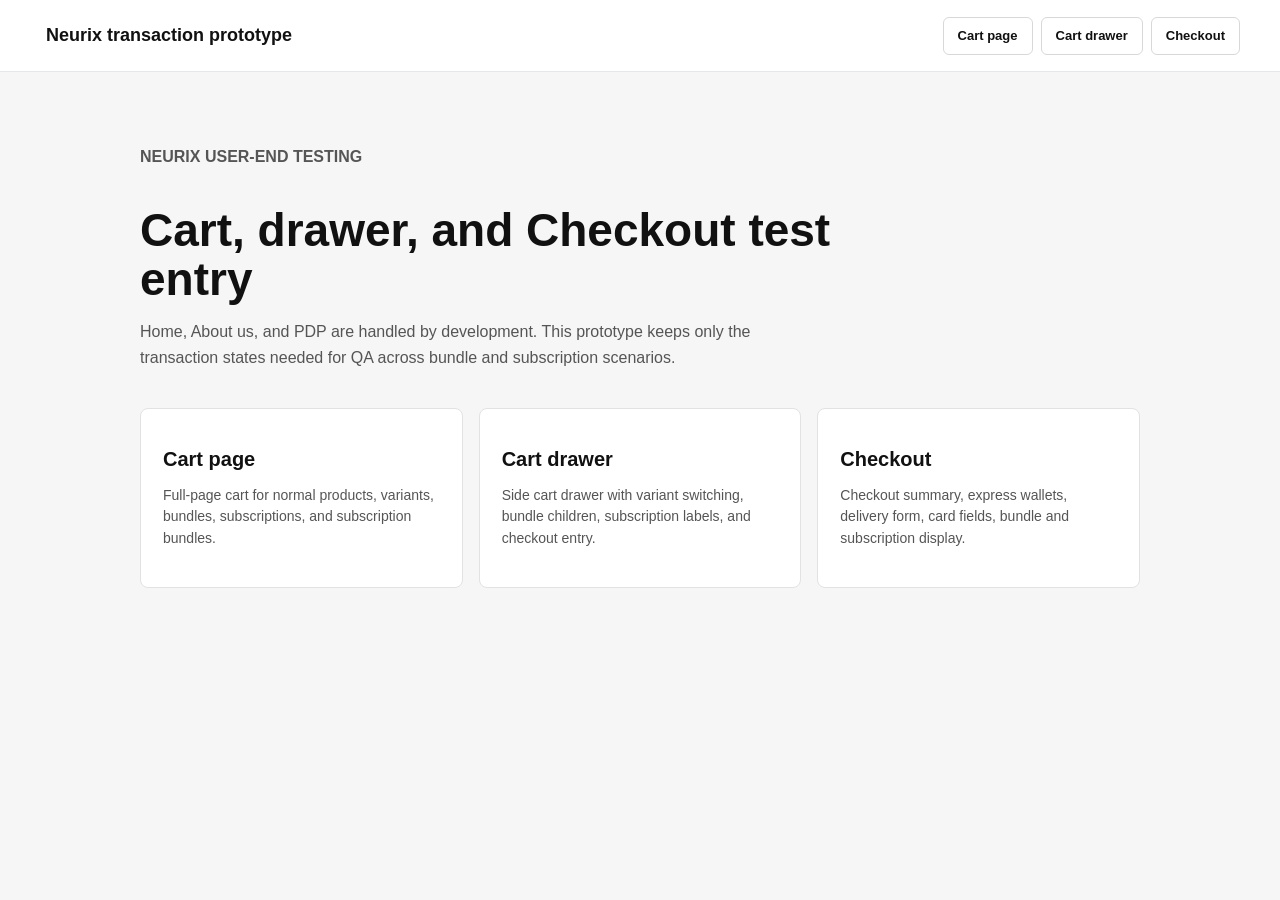
==== index.html @ 8093c38a "Use inline payment card icons" ====
<!doctype html>
<html lang="en">
<head>
  <meta charset="utf-8" />
  <meta name="viewport" content="width=device-width, initial-scale=1" />
  <title>Neurix Transaction Prototype</title>
  <style>
    :root {
      --ink: #111111;
      --text: #333333;
      --muted: #6b7280;
      --faint: #9ca3af;
      --line: #e5e7eb;
      --soft: #f6f6f6;
      --panel: #ffffff;
      --blue: #4096ff;
      --orange-bg: #fff4e6;
      --orange: #fa8c16;
      --font: "TT Norms Pro", Inter, -apple-system, BlinkMacSystemFont, "Segoe UI", Arial, sans-serif;
    }

    * { box-sizing: border-box; }
    html { min-height: 100%; }
    body { min-height: 100%; margin: 0; overflow-x: hidden; background: var(--soft); color: var(--text); font-family: var(--font); font-size: 14px; line-height: 1.35; }
    button, input { font: inherit; }
    button { -webkit-tap-highlight-color: transparent; }
    .hidden { display: none !important; }

    .nav { position: sticky; top: 0; z-index: 30; display: flex; align-items: center; justify-content: space-between; gap: 24px; min-height: 72px; padding: 0 40px; border-bottom: 1px solid var(--line); background: #ffffff; }
    .brand { border: 0; background: transparent; color: var(--ink); cursor: pointer; font-size: 18px; font-weight: 800; text-align: left; }
    .tabs { display: flex; flex-wrap: wrap; justify-content: flex-end; gap: 8px; }
    .tabs button { height: 38px; border: 1px solid #d8d8d8; border-radius: 6px; padding: 0 14px; background: #ffffff; color: #111111; cursor: pointer; font-size: 13px; font-weight: 700; }
    .tabs button.active, .tabs button:hover { border-color: #111111; background: #111111; color: #ffffff; }

    .entry { max-width: 1080px; margin: 0 auto; padding: 72px 40px; }
    .entry-label { margin: 0 0 12px; color: #555555; font-size: 12px; font-weight: 900; }
    .entry h1 { max-width: 720px; margin: 0 0 16px; color: #111111; font-size: 46px; line-height: 1.05; letter-spacing: 0; }
    .entry p { max-width: 680px; margin: 0 0 36px; color: #555555; font-size: 16px; line-height: 1.65; }
    .entry-grid { display: grid; grid-template-columns: repeat(3, minmax(0, 1fr)); gap: 16px; }
    .entry-card { min-height: 180px; border: 1px solid #e2e2e2; border-radius: 8px; padding: 22px; background: #ffffff; color: #111111; cursor: pointer; text-align: left; transition: border-color 160ms, box-shadow 160ms, transform 160ms; }
    .entry-card:hover { border-color: #111111; box-shadow: 0 12px 34px rgba(0, 0, 0, 0.08); transform: translateY(-2px); }
    .entry-card strong { display: block; margin-bottom: 12px; font-size: 20px; }
    .entry-card span { display: block; color: #555555; font-size: 14px; line-height: 1.55; }

    .page { min-height: calc(100vh - 72px); padding-bottom: 48px; background: #ffffff; }
    .wrap { width: 100%; max-width: 1328px; margin: 0 auto; padding: 0 32px 50px; }
    .crumb { height: 58px; color: #9b9b9b; line-height: 58px; }
    .title { margin: 20px 0 24px; color: #222222; font-size: 32px; line-height: 1.2; text-align: center; }
    .cart-layout { display: grid; grid-template-columns: minmax(0, 1fr) 360px; align-items: start; gap: 24px; }
    .list { display: grid; gap: 16px; }
    .card, .summary { border: 1px solid #efefef; border-radius: 8px; background: #ffffff; padding: 16px; }
    .product-card { display: grid; grid-template-columns: 100px minmax(0, 1fr); gap: 16px; }
    .thumb { display: flex; align-items: center; justify-content: center; flex: 0 0 auto; overflow: hidden; border-radius: 8px; background: #e5e5e5; color: #999999; font-size: 12px; }
    .thumb img, .order-img img { display: block; width: 100%; height: 100%; object-fit: cover; }
    .thumb.image-error img, .order-img.image-error img { display: none; }
    .thumb.image-error::after, .order-img.image-error::after { content: "IMG"; }
    .thumb.large { width: 100px; height: 100px; }
    .thumb.small { width: 60px; height: 60px; border-radius: 6px; }
    .main { min-width: 0; }
    .top, .bundle-head { display: flex; align-items: flex-start; justify-content: space-between; gap: 16px; }
    .product-title, .bundle-title { display: -webkit-box; min-width: 0; overflow: hidden; -webkit-box-orient: vertical; -webkit-line-clamp: 1; color: #222222; font-size: 16px; font-weight: 600; line-clamp: 1; text-overflow: ellipsis; }
    .price { display: flex; flex: 0 0 auto; align-items: baseline; gap: 8px; color: #222222; font-size: 18px; font-weight: 800; white-space: nowrap; }
    .price s { color: #999999; font-size: 15px; font-weight: 700; }

    .select-grid { display: grid; grid-template-columns: repeat(2, minmax(0, 180px)); gap: 10px; margin: 10px 0 12px; }
    .select-grid.compact { grid-template-columns: repeat(2, minmax(0, 140px)); margin: 8px 0 0; }
    .select { position: relative; min-width: 0; }
    .select-trigger { display: flex; align-items: center; justify-content: space-between; gap: 8px; width: 100%; height: 34px; border: 1px solid #d9d9d9; border-radius: 6px; padding: 0 10px 0 12px; background: #ffffff; color: #222222; cursor: pointer; font-size: 13px; text-align: left; outline: none; transition: border-color 160ms, box-shadow 160ms; }
    .select-trigger:hover { border-color: #bdbdbd; }
    .select.open .select-trigger, .select-trigger:focus-visible { border-color: var(--blue); box-shadow: 0 0 0 2px rgba(5, 145, 255, 0.1); }
    .select-trigger span { min-width: 0; overflow: hidden; text-overflow: ellipsis; white-space: nowrap; }
    .chev { flex: 0 0 auto; width: 7px; height: 7px; margin-top: -3px; border-right: 1px solid #9ca3af; border-bottom: 1px solid #9ca3af; transform: rotate(45deg); }
    .menu { position: absolute; top: calc(100% + 4px); left: 0; z-index: 80; display: none; width: 100%; overflow: hidden; border: 1px solid #d9d9d9; border-radius: 6px; background: #ffffff; box-shadow: 0 8px 22px rgba(0, 0, 0, 0.08); }
    .select.open .menu { display: block; }
    .menu button { display: block; width: 100%; height: 34px; border: 0; padding: 0 12px; background: #ffffff; color: #333333; cursor: pointer; font-size: 13px; text-align: left; }
    .menu button:hover { background: #f5f9ff; }
    .menu button.selected { background: #e6f4ff; color: #111111; font-weight: 600; }
    .variant { margin: 10px 0 12px; color: #888888; font-size: 13px; }
    .variant.compact { margin: 6px 0 0; }
    .discount-tag { display: inline-flex; align-items: center; gap: 4px; max-width: 100%; margin-top: 4px; color: #6b7280; font-size: 12px; font-weight: 500; line-height: 1.25; }
    .tag-icon { flex: 0 0 auto; width: 13px; height: 13px; color: #9ca3af; }
    .discount-tag span { min-width: 0; overflow-wrap: anywhere; }
    .actions { display: flex; align-items: center; justify-content: space-between; gap: 16px; margin-top: 14px; }
    .qty-row { display: inline-flex; align-items: center; gap: 8px; color: #666666; font-size: 12px; }
    .qty { display: inline-flex; align-items: center; height: 32px; overflow: hidden; border: 1px solid #e5e5e5; border-radius: 999px; background: #ffffff; }
    .qty button { width: 32px; height: 100%; border: 0; background: #ffffff; color: #222222; cursor: pointer; font-size: 14px; }
    .qty strong { display: inline-flex; align-items: center; justify-content: center; width: 42px; height: 18px; border-right: 1px solid #d8d8d8; border-left: 1px solid #d8d8d8; color: #555555; font-size: 13px; font-weight: 500; }
    .remove { border: 0; padding: 0; background: transparent; color: #8a8a8a; cursor: pointer; font-size: 13px; font-weight: 400; line-height: 34px; text-decoration: none; text-underline-offset: 2px; }
    .remove:hover { color: #555555; text-decoration: underline; text-decoration-color: #999999; }
    .bundle-title { display: flex; align-items: flex-start; gap: 8px; }
    .bundle-price-block { display: flex; flex: 0 0 auto; flex-direction: column; align-items: flex-end; gap: 4px; text-align: right; }
    .bundle-price-block .price { justify-content: flex-end; }
    .bundle-price-block .price s { font-weight: 400; }
    .bundle-price-block .discount-tag { justify-content: flex-end; margin-top: 0; text-align: right; }
    .bundle-tag { display: inline-flex; flex: 0 0 auto; align-items: center; border-radius: 4px; padding: 4px 8px; background: #111111; color: #ffffff; font-size: 11px; font-weight: 800; line-height: normal; white-space: nowrap; }
    .bundle-children { position: relative; display: grid; gap: 12px; margin-top: 16px; border-top: 1px solid #f5f5f5; padding-top: 16px; padding-bottom: 8px; }
    .bundle-child { display: grid; grid-template-columns: 60px minmax(0, 1fr); gap: 12px; align-items: start; }
    .bundle-child > div { min-width: 0; }
    .bundle-child-title { display: flex; align-items: center; gap: 8px; color: #222222; font-size: 13px; font-weight: 400; line-height: 18px; }
    .included { display: inline-flex; align-items: center; justify-content: center; flex: 0 0 auto; height: 18px; border-radius: 4px; padding: 0 8px; background: var(--orange-bg); color: var(--orange); font-size: 10px; font-weight: 800; line-height: 18px; white-space: nowrap; }
    .bundle-remove { position: absolute; right: 0; bottom: 0; line-height: 18px; }

    .summary { position: sticky; top: 96px; display: grid; gap: 14px; }
    .summary h2 { margin: 0 0 6px; font-size: 22px; }
    .summary-row { display: flex; align-items: center; justify-content: space-between; gap: 16px; color: #555555; }
    .summary-total { border-top: 1px solid #eeeeee; padding-top: 14px; color: #111111; }
    .summary-total strong { font-size: 24px; }
    .primary { height: 44px; border: 0; border-radius: 8px; background: #111111; color: #ffffff; cursor: pointer; font-weight: 900; }
    .secondary { width: 100%; height: 42px; margin-top: 12px; border: 1px solid #b5b5b5; border-radius: 8px; background: #ffffff; color: #222222; cursor: pointer; font-weight: 600; }

    .drawer-mask { position: fixed; inset: 0; z-index: 90; display: none; border: 0; background: rgba(0, 0, 0, 0.5); }
    .drawer-mask.show { display: block; }
    .drawer { position: fixed; top: 0; right: 0; z-index: 100; display: none; flex-direction: column; width: 550px; max-width: 90vw; height: 100vh; background: #ffffff; box-shadow: -4px 0 24px rgba(0, 0, 0, 0.15); transform: translateX(100%); transition: transform 250ms ease; }
    .drawer.show { display: flex; transform: translateX(0); }
    .drawer-head { display: flex; align-items: center; justify-content: space-between; padding: 20px 24px; border-bottom: 1px solid #eaeaea; }
    .drawer-head h2 { margin: 0; color: #222222; font-size: 20px; }
    .close { position: relative; display: inline-flex; align-items: center; justify-content: center; width: 24px; height: 24px; border: 0; border-radius: 999px; background: #ededed; cursor: pointer; color: #222222; }
    .close::before, .close::after { position: absolute; width: 12px; height: 2px; border-radius: 999px; background: currentColor; content: ""; }
    .close::before { transform: rotate(45deg); }
    .close::after { transform: rotate(-45deg); }
    .drawer-body { flex: 1 1 auto; overflow: auto; padding: 24px; scrollbar-width: none; }
    .drawer-body::-webkit-scrollbar { display: none; }
    .drawer-list { display: grid; gap: 16px; }
    .drawer-card { border: 1px solid #efefef; border-radius: 8px; padding: 16px; background: #ffffff; }
    .drawer-product { display: grid; grid-template-columns: 100px minmax(0, 1fr); gap: 16px; }
    .drawer-title { display: -webkit-box; min-width: 0; overflow: hidden; -webkit-box-orient: vertical; -webkit-line-clamp: 2; color: #222222; font-size: 16px; font-weight: 600; line-clamp: 2; overflow-wrap: anywhere; }
    .drawer-footer { flex: 0 0 auto; border-top: 1px solid #eaeaea; padding: 20px 24px; background: #ffffff; }
    .drawer-footer .summary-row { margin-bottom: 8px; color: #222222; }
    .drawer-footer .total strong { font-size: 22px; }
    .drawer .bundle-card { border: 1px solid #efefef; border-radius: 8px; padding: 14px 16px 16px; }
    .drawer .bundle-head { margin-bottom: 12px; }
    .drawer .bundle-children { padding-top: 10px; padding-bottom: 0; }
    .drawer .bundle-remove { position: static; justify-self: end; margin-top: 4px; line-height: 18px; }
    .drawer-product .main { display: flex; flex-direction: column; }
    .drawer-product .top { display: flex; align-items: flex-start; justify-content: space-between; gap: 12px; }
    .drawer-product .drawer-title { flex: 1 1 auto; order: 0; }
    .drawer-product .select-grid { order: 2; }
    .drawer-product .discount-tag { order: 3; }
    .drawer-product .price { order: 0; justify-content: flex-end; margin-top: 0; }
    .drawer-product .actions { order: 5; }

    .checkout { position: relative; z-index: 0; display: grid; grid-template-columns: 584px 440px; max-width: 1024px; min-height: 100vh; margin: 0 auto; background: #ffffff; }
    .checkout-left { position: relative; z-index: 1; padding: 40px 20px 48px; background: #ffffff; }
    .checkout-left::before { position: absolute; top: 0; right: 100%; bottom: 0; z-index: -1; width: 100vw; background: #ffffff; content: ""; }
    .checkout-form { max-width: 620px; margin: 0 auto; }
    .checkout-right { position: relative; z-index: 1; background: #f9fafb; padding: 40px 16px 40px 40px; }
    .checkout-right::after { position: absolute; top: 0; bottom: 0; left: 100%; z-index: -1; width: 100vw; background: #f9fafb; content: ""; }
    .mobile-summary { display: none; align-items: center; justify-content: space-between; width: 100%; min-height: 28px; border: 0; padding: 16px 0 14px; background: #f9fafb; color: #111111; cursor: pointer; font: inherit; font-weight: 800; text-align: left; }
    .mobile-summary:focus-visible { outline: 2px solid #111111; outline-offset: 2px; }
    .mobile-summary-title { display: inline-flex; align-items: center; gap: 6px; font-size: 15px; font-weight: 700; line-height: 20px; }
    .summary-chevron { display: inline-block; width: 7px; height: 7px; margin-top: -4px; border-right: 2px solid currentColor; border-bottom: 2px solid currentColor; transform: rotate(45deg); }
    .mobile-summary-open .summary-chevron { margin-top: 6px; transform: rotate(225deg); }
    .mobile-summary-price { font-size: 18px; font-weight: 800; line-height: 22px; }
    .checkout-summary-content { display: block; }
    .express-title { margin-bottom: 12px; color: #707070; text-align: center; }
    .wallet { display: grid; gap: 10px; margin-bottom: 18px; }
    .wallet-main { height: 46px; border: 0; border-radius: 8px; background: #ffc439; color: #003087; cursor: pointer; font-size: 18px; font-weight: 800; }
    .wallet-row { display: grid; grid-template-columns: 1fr 1fr; gap: 10px; }
    .wallet-row button { height: 46px; border: 0; border-radius: 8px; background: #000000; color: #ffffff; cursor: pointer; font-size: 18px; font-weight: 800; }
    .or { display: flex; align-items: center; gap: 14px; margin: 24px 0 16px; color: #b2b2b2; }
    .or::before, .or::after { content: ""; flex: 1; height: 1px; background: #dddddd; }
    .section { margin-bottom: 24px; }
    .section-head { display: flex; justify-content: space-between; align-items: center; margin-bottom: 12px; }
    .section-head a { color: #0066cc; text-decoration: none; }
    .section h3 { margin: 0 0 12px; color: #111111; font-size: 20px; }
    .section-head h3 { margin: 0; }
    .field { display: flex; align-items: center; gap: 10px; height: 44px; border: 1px solid #cfd2d6; border-radius: 4px; background: #ffffff; color: #b4b8bf; padding: 0 16px; margin-bottom: 12px; }
    .field-label { display: block; margin: 0 0 10px; color: #222222; font-size: 14px; font-weight: 500; }
    .field-label::before { content: "*"; margin-right: 4px; color: #ff4d4f; }
    .country-field { position: relative; margin-bottom: 12px; }
    .country-select { justify-content: space-between; padding-left: 65px; color: #222222; }
    .flag-wrap { position: absolute; left: 10px; bottom: 7px; display: flex; align-items: center; width: 43px; height: 28px; border: 1px solid #eeeeee; background: #ffffff; }
    .us-flag { width: 100%; height: 100%; }
    .select-arrow { width: 7px; height: 7px; margin-top: -4px; border-right: 1px solid #9ca3af; border-bottom: 1px solid #9ca3af; transform: rotate(45deg); }
    .phone-field { display: flex; align-items: stretch; gap: 0; height: 44px; margin-bottom: 12px; }
    .phone-prefix { display: flex; align-items: center; justify-content: center; min-width: 60px; border: 1px solid #cfd2d6; border-right: 0; border-radius: 4px 0 0 4px; background: #ffffff; color: #222222; }
    .phone-input { flex: 1 1 auto; height: 44px; border-radius: 0 4px 4px 0; margin-bottom: 0; }
    .row2 { display: grid; grid-template-columns: 1fr 1fr; gap: 8px; }
    .row3 { display: grid; grid-template-columns: 1fr 1fr 1fr; gap: 8px; }
    .ship { overflow: hidden; border-radius: 8px; }
    .pay-card { overflow: hidden; border: 1px solid #d7d7da; border-radius: 8px; }
    .ship-rate { display: flex; align-items: center; gap: 14px; min-height: 72px; padding: 0 16px; border: 1px solid #d7d7da; margin-bottom: -1px; }
    .ship-rate:last-child { margin-bottom: 0; }
    .ship-rate.active { position: relative; z-index: 1; margin: 0 0 -1px; border-color: #222222; background: #f4f5f6; }
    .ship-rate.active:first-child { border-top-left-radius: 8px; border-top-right-radius: 8px; }
    .dot { width: 20px; height: 20px; border: 2px solid #d0d0d0; border-radius: 50%; }
    .active .dot, .pay-head .dot { border-color: #222222; background: radial-gradient(circle, #ffffff 0 4px, #222222 5px); }
    .ship-rate b:last-child { margin-left: auto; }
    .pay-head { display: flex; align-items: center; gap: 12px; padding: 16px; border-bottom: 1px solid #eeeeee; }
    .card-icons { display: inline-flex; align-items: center; gap: 3px; margin-left: auto; }
    .card-icon { display: inline-flex; align-items: center; justify-content: center; height: 16px; min-width: 24px; border: 1px solid #e5e7eb; border-radius: 2px; padding: 0 3px; background: #ffffff; font-size: 8px; font-weight: 800; line-height: 1; }
    .card-icon.visa { color: #1434cb; }
    .card-icon.mc { background: linear-gradient(90deg, #eb001b 0 50%, #f79e1b 50% 100%); color: transparent; font-size: 0; }
    .card-icon.amex { background: #2e77bc; color: #ffffff; }
    .card-icon.disc { background: linear-gradient(90deg, #ffffff 0 55%, #f58220 55% 100%); color: #1f2937; }
    .payment-icon { display: block; flex: 0 0 auto; width: 28px; height: 18px; }
    .payment-icon rect { shape-rendering: geometricPrecision; }
    .card-form { padding: 16px; }
    .card-number-field { position: relative; display: flex; align-items: center; width: 100%; min-height: 46px; border: 1px solid #e0e0e0; border-radius: 5px; background: #ffffff; margin-bottom: 12px; }
    .card-number-field input { width: 100%; height: 44px; padding: 0 150px 0 10px; border: 0; background: transparent; color: #222222; font-size: 14px; outline: 0; }
    .card-number-field input::placeholder { color: #b4b8bf; }
    .mock-card-brands { position: absolute; top: 50%; right: 10px; display: inline-flex; align-items: center; gap: 3px; height: 24px; padding: 0 4px; border-radius: 3px; background: #f7f7f7; transform: translateY(-50%); white-space: nowrap; }
    .mock-card-brands .payment-icon { width: 26px; height: 16px; }
    .card-input { width: 100%; min-height: 46px; padding: 0 10px; border: 1px solid #e0e0e0; border-radius: 5px; background: #ffffff; color: #222222; font-size: 14px; outline: 0; }
    .card-input::placeholder { color: #b4b8bf; }
    .pay-now { width: 100%; height: 52px; margin-top: 16px; border: 0; border-radius: 6px; background: #111111; color: #ffffff; cursor: pointer; font-size: 16px; font-weight: 900; }
    .pay-tip { width: 90%; margin: 10px auto 0; color: #9b9b9b; font-size: 14px; line-height: normal; text-align: center; }
    .pay-tip a { color: #9b9b9b; text-decoration: underline; }

    .order-item { display: grid; grid-template-columns: 100px minmax(0, 1fr) auto; gap: 16px; align-items: flex-start; padding: 16px 0; border-bottom: 1px solid #e5e7eb; }
    .order-info { min-width: 0; }
    .order-img { position: relative; display: grid; place-items: center; width: 100px; height: 100px; border-radius: 8px; background: #e5e5e5; color: #999999; }
    .order-img img { border-radius: 8px; }
    .qty-badge { position: absolute; top: -8px; right: -8px; display: grid; place-items: center; width: 20px; height: 20px; border-radius: 50%; background: #111111; color: #ffffff; font-size: 12px; font-weight: 700; z-index: 2; }
    .order-title { display: -webkit-box; overflow: hidden; -webkit-box-orient: vertical; -webkit-line-clamp: 2; color: #333333; font-size: 14px; font-weight: 500; line-height: 1.35; overflow-wrap: anywhere; }
    .order-variant { margin-top: 4px; color: #6b7280; font-size: 13px; }
    .order-price { display: flex; align-items: baseline; gap: 6px; color: #333333; font-weight: 700; white-space: nowrap; justify-self: end; }
    .order-price .current-price { color: #333333; font-weight: 700; }
    .order-price s { color: #888888; font-weight: 400; }
    .order-info .discount-tag { white-space: nowrap; }
    .summary-bundle { margin-top: 18px; padding: 14px 0 0; border-top: 0; }
    .summary-bundle + .summary-bundle { border-top: 1px solid #e5e7eb; }
    .summary-bundle-head { display: flex; align-items: flex-start; justify-content: space-between; gap: 14px; }
    .summary-bundle-title { display: flex; flex: 1 1 auto; align-items: flex-start; gap: 8px; min-width: 0; color: #222222; font-size: 14px; font-weight: 600; line-height: 1.35; }
    .summary-bundle-title-text { display: -webkit-box; min-width: 0; overflow: hidden; -webkit-box-orient: vertical; -webkit-line-clamp: 2; overflow-wrap: anywhere; }
    .summary-bundle-right { display: flex; flex: 0 0 auto; flex-direction: column; align-items: flex-end; gap: 4px; text-align: right; }
    .summary-bundle-right .price { font-size: 16px; }
    .summary-bundle-right .price s { font-weight: 400; }
    .summary-bundle-right .discount-tag { display: grid; grid-template-columns: auto minmax(0, auto); align-items: center; justify-content: end; margin-top: 0; font-size: 11px; text-align: right; }
    .bundle-products { display: grid; gap: 12px; padding: 10px 0 4px; }
    .bundle-product-row { display: flex; align-items: flex-start; gap: 12px; min-width: 0; }
    .bundle-product-row .order-img { flex: 0 0 auto; width: 70px; height: 70px; border: 1px solid #e0e0e0; }
    .bundle-product-details { flex: 1 1 auto; min-width: 0; padding-top: 0; }
    .bundle-product-title { display: flex; align-items: center; min-width: 0; min-height: 18px; gap: 6px; }
    .bundle-product-title .name { display: -webkit-box; flex: 1 1 auto; min-width: 0; min-height: 18px; overflow: hidden; -webkit-box-orient: vertical; -webkit-line-clamp: 2; color: #333333; font-size: 14px; font-weight: 500; line-height: 18px; overflow-wrap: anywhere; }
    .checkout-summary { display: grid; gap: 12px; margin-top: 18px; }
    .checkout-discount-code { display: flex; align-items: center; justify-content: space-between; gap: 12px; }
    .checkout-discount-code .discount-tag { margin-top: 0; }
    .checkout-discount-code strong { flex: 0 0 auto; color: #333333; font-weight: 500; text-align: right; }
    .checkout-summary .summary-total span { font-size: 20px; font-weight: 700; color: #111111; }
    .checkout-summary .summary-total strong { font-size: 28px; line-height: 1; }
    .summary-savings { display: flex; align-items: center; gap: 4px; color: #111111; font-size: 13px; font-weight: 800; }
    .discount-row { display: flex; align-items: center; gap: 10px; margin: 18px 0; }
    .discount-row .field { flex: 1 1 auto; margin-bottom: 0; border-radius: 8px; }
    .discount-row button { flex: 0 0 170px; justify-content: center; color: #555555; cursor: pointer; }

    @media (max-width: 900px) {
      html, body { max-width: 100%; overflow-x: hidden; }
      .checkout { display: flex; flex-direction: column; width: 100%; max-width: 100%; overflow-x: hidden; }
      .checkout * { min-width: 0; }
      .checkout-left::before, .checkout-right::after { display: none; }
      .mobile-summary { display: flex; }
      .mobile-summary { border-bottom: 0 !important; box-shadow: none; }
      .checkout.mobile-summary-collapsed .checkout-summary-content { display: none; }
      .checkout.mobile-summary-open .checkout-summary-content { display: block; }
      .checkout-right { order: -1; width: 100%; max-width: 100%; overflow-x: hidden; padding: 16px 16px 14px; border-bottom: 1px solid #e5e5e5; }
      .checkout-left { width: 100%; max-width: 100vw; padding: 20px 20px 8px; overflow-x: hidden; }
      .checkout-form { width: 100%; max-width: 100%; }
      .checkout-summary-content { padding-top: 18px; }
      .mobile-summary { min-height: 28px; padding: 0; align-items: center; }
      .order-item { grid-template-columns: 56px minmax(0, 1fr); gap: 12px; padding: 14px 0; }
      .order-img { width: 56px; height: 56px; }
      .order-item { position: relative; }
      .order-price { position: absolute; top: 14px; right: 0; display: flex; max-width: 92px; flex-direction: column; align-items: flex-end; gap: 1px; text-align: right; font-size: 14px; line-height: 1.2; white-space: normal; }
      .order-price .current-price { order: 1; }
      .order-price s { display: block; order: 2; }
      .order-info .discount-tag { white-space: normal; }
      .order-info { grid-column: 2; grid-row: 1; padding-right: 96px; }
      .bundle-product-row .order-img { width: 56px; height: 56px; }
      .summary-bundle-right { flex: 0 0 210px; min-width: 210px; max-width: 68%; align-items: flex-end; text-align: right; }
      .summary-bundle-right .price { justify-content: flex-end; flex-wrap: wrap; row-gap: 0; }
      .summary-bundle-right .discount-tag { display: inline-flex; justify-content: flex-end; text-align: right; white-space: nowrap; }
      .summary-bundle-right .discount-tag span { overflow-wrap: normal; }
      .discount-row { flex-direction: row; align-items: center; }
      .discount-row .field { min-width: 0; }
      .discount-row button { flex: 0 0 88px; }
      .discount-row button.field { flex: 0 0 88px; min-width: 88px; max-width: 88px; }
      .row2, .row3 { grid-template-columns: 1fr; gap: 12px; margin-bottom: 12px; }
      .row2 .field, .row3 .field { margin-bottom: 0; }
      .phone-prefix { flex: 0 0 60px; min-width: 60px; width: 60px; }
      .phone-input { min-width: 0; }
      .wallet-row { grid-template-columns: minmax(0, 1fr) minmax(0, 1fr); }
      .wallet-row button { min-width: 0; font-size: 16px; }
    }

    @media (max-width: 820px) {
      .nav { min-height: auto; padding: 16px 18px; align-items: flex-start; flex-direction: column; }
      .tabs { justify-content: flex-start; }
      .entry, .wrap { padding: 44px 18px 16px; }
      .entry h1 { font-size: 34px; }
      .entry-grid, .cart-layout { grid-template-columns: 1fr; }
      .product-card { grid-template-columns: 90px minmax(0, 1fr); gap: 12px; }
      .thumb.large { width: 90px; height: 90px; }
      .top { gap: 10px; }
      .product-title, .bundle-title { font-size: 14px; -webkit-line-clamp: 2; line-clamp: 2; }
      .price { font-size: 16px; }
      .price s { font-size: 13px; }
      .select-grid { grid-template-columns: repeat(2, minmax(0, 1fr)); gap: 8px; margin: 10px 0; }
      .select-grid.compact { grid-template-columns: repeat(2, minmax(0, 1fr)); }
      .actions { align-items: center; margin-top: 10px; }
      .bundle-remove { position: static; justify-self: end; line-height: 18px; }
      .summary { position: static; }
    }

    @media (max-width: 520px) {
      .product-card { grid-template-columns: 86px minmax(0, 1fr); }
      .thumb.large { width: 86px; height: 86px; }
      .card { padding: 14px; }
      .product-card .top { flex-direction: row; align-items: flex-start; }
      .product-card .product-title { flex: 1 1 auto; }
      .product-card .price { justify-content: flex-end; }
      .bundle-child { grid-template-columns: 60px minmax(0, 1fr); }
      .select-grid.compact { gap: 8px; }
      .qty-row { flex-wrap: wrap; }
      .drawer-body { padding: 12px 16px; }
      .drawer-footer { padding: 16px; }
      .drawer-product { grid-template-columns: 86px minmax(0, 1fr); gap: 12px; }
      .drawer .thumb.large { width: 86px; height: 86px; }
      .drawer-title { display: block; font-size: 15px; white-space: normal; word-break: normal; overflow-wrap: anywhere; }
      .drawer .price { font-size: 15px; }
      .drawer .top { flex-direction: row; align-items: flex-start; }
      .drawer .actions { justify-content: space-between; flex-wrap: nowrap; gap: 12px; }
      .drawer .remove { line-height: 32px; }
      .drawer .select-grid { grid-template-columns: repeat(2, minmax(0, 1fr)); }
      .summary-bundle-head { flex-direction: row; align-items: flex-start; }
      .summary-bundle-right { flex: 0 0 210px; min-width: 210px; max-width: 68%; align-items: flex-end; text-align: right; }
      .summary-bundle-right .price { justify-content: flex-end; flex-wrap: wrap; row-gap: 0; }
      .summary-bundle-right .discount-tag { display: inline-flex; justify-content: flex-end; text-align: right; white-space: nowrap; }
      .summary-bundle-right .discount-tag span { overflow-wrap: normal; }
      .discount-row { flex-direction: row; align-items: center; }
      .discount-row .field { min-width: 0; }
      .discount-row button { flex: 0 0 88px; }
      .discount-row button.field { flex: 0 0 88px; min-width: 88px; max-width: 88px; }
      .checkout-summary .summary-row { gap: 12px; }
      .checkout-summary .summary-row span:first-child { min-width: 0; }
      .checkout-summary .summary-row strong { flex: 0 0 auto; text-align: right; }
      .checkout-summary .summary-total { border-top: 0; padding-top: 14px; }
      .checkout-summary .summary-total span { font-size: 20px; font-weight: 700; }
      .checkout-summary .summary-total strong { font-size: 28px; line-height: 1; }
    }
  </style>
</head>
<body>
  <nav class="nav" id="nav">
    <button class="brand" data-go="index">Neurix transaction prototype</button>
    <div class="tabs">
      <button data-go="cart-page">Cart page</button>
      <button data-go="cart-drawer">Cart drawer</button>
      <button data-go="checkout">Checkout</button>
    </div>
  </nav>
  <main id="app"></main>
  <button class="drawer-mask" id="mask" aria-label="Close cart"></button>
  <aside class="drawer" id="drawer" aria-label="Cart drawer"></aside>

  <script>
    const money = (value) => '$' + Number(value || 0).toFixed(2);
    const tagIcon = '<svg class="tag-icon" viewBox="0 0 16 16" fill="none" aria-hidden="true"><path d="M2.75 8.25 8.25 2.75h4.1v4.1l-5.5 5.5a1.25 1.25 0 0 1-1.75 0l-2.35-2.35a1.25 1.25 0 0 1 0-1.75Z" stroke="currentColor" stroke-width="1.25" stroke-linejoin="round"/><circle cx="10.55" cy="4.95" r=".65" fill="currentColor"/></svg>';
    const paymentIcons = (className) => `<span class="${className}" aria-hidden="true"><svg class="payment-icon" viewBox="0 0 42 26"><rect width="42" height="26" rx="3" fill="#ffffff" stroke="#d9dde3"/><text x="21" y="16" text-anchor="middle" font-size="9" font-weight="800" fill="#1434cb" font-family="Arial, sans-serif">VISA</text></svg><svg class="payment-icon" viewBox="0 0 42 26"><rect width="42" height="26" rx="3" fill="#ffffff" stroke="#d9dde3"/><circle cx="18" cy="13" r="8" fill="#eb001b"/><circle cx="24" cy="13" r="8" fill="#f79e1b" fill-opacity=".92"/></svg><svg class="payment-icon" viewBox="0 0 42 26"><rect width="42" height="26" rx="3" fill="#2e77bc"/><text x="21" y="16" text-anchor="middle" font-size="8" font-weight="800" fill="#ffffff" font-family="Arial, sans-serif">AMEX</text></svg><svg class="payment-icon" viewBox="0 0 42 26"><rect width="42" height="26" rx="3" fill="#ffffff" stroke="#d9dde3"/><path d="M26 3h13v20H26c4.5-3.7 6.7-7 6.7-10S30.5 6.7 26 3Z" fill="#f58220"/><text x="18" y="16" text-anchor="middle" font-size="7" font-weight="800" fill="#1f2937" font-family="Arial, sans-serif">DISC</text></svg></span>`;
    const imageA = 'https://cdn.shopify.com/s/files/1/0704/6378/2946/files/Focus_Energy_Gum.png?v=1733365781';
    const imageB = 'https://cdn.shopify.com/s/files/1/0704/6378/2946/files/neurix_focus_energy_product.png?v=1733365781';
    const products = [
      { id: 'p1', title: '01 Normal product - single variant', price: 12.99, image: imageA, attrs: [], variant: '', sub: '', discount: 0 },
      { id: 'p2', title: '02 Normal product - multiple variants', price: 18.99, image: imageB, attrs: [['Mint', 'Citrus'], ['12 Pack', '24 Pack']], values: ['Mint', '24 Pack'], sub: '', discount: 0 },
      { id: 'p4', title: '04 Normal product - single variant', price: 10.39, compare: 12.99, image: imageA, attrs: [], variant: '', sub: 'Delivery every 1 month', discount: 2.60 },
      { id: 'p5', title: '05 Normal product - multiple variants', price: 15.19, compare: 18.99, image: imageB, attrs: [['Mint', 'Citrus'], ['12 Pack', '24 Pack']], values: ['Citrus', '24 Pack'], sub: 'Delivery every 2 months', discount: 3.80 }
    ];
    const bundles = [
      { id: 'b1', title: '03 Bundle product - one-time purchase', price: 42.00, compare: 49.98, sub: '', children: [
        { id: 'b1a', title: 'Bundle item A - Focus Gum', image: imageA, variant: '12 Pack', attrs: [], values: [] },
        { id: 'b1b', title: 'Bundle item B - Refill Pack', image: imageB, attrs: [['Mint', 'Citrus'], ['12 Pack', '24 Pack']], values: ['Mint', '24 Pack'] }
      ]},
      { id: 'b2', title: '06 Bundle product - with subscription', price: 55.98, compare: 69.97, sub: 'Delivery every 2 months', children: [
        { id: 'b2a', title: 'Bundle item A - Focus Gum', image: imageA, variant: '12 Pack', attrs: [], values: [] },
        { id: 'b2b', title: 'Bundle item B - Refill Pack', image: imageB, attrs: [['Mint', 'Citrus'], ['12 Pack', '24 Pack']], values: ['Citrus', '24 Pack'] }
      ]}
    ];
    const subtotal = 154.54;
    const total = 144.54;

    function currentView() {
      const view = new URLSearchParams(location.search).get('view') || 'index';
      return view === 'cart' ? 'cart-drawer' : view;
    }

    function setView(view) {
      const url = new URL(location.href);
      url.searchParams.set('view', view);
      history.pushState({}, '', url);
      render();
    }

    function imageHtml(src, alt) {
      return src ? `<img src="${src}" alt="" loading="lazy" onerror="this.parentElement.classList.add('image-error')">` : 'IMG';
    }

    function usFlag() {
      return '<svg class="us-flag" viewBox="0 0 7410 3900" xmlns="http://www.w3.org/2000/svg" aria-hidden="true"><path fill="#b22234" d="M0 0h7410v3900H0z"/><path stroke="#fff" stroke-width="300" d="M0 450h7410M0 1050h7410M0 1650h7410M0 2250h7410M0 2850h7410M0 3450h7410"/><path fill="#3c3b6e" d="M0 0h2964v2100H0z"/></svg>';
    }

    function openSelect(button) {
      const select = button.closest('.select');
      document.querySelectorAll('.select.open').forEach((item) => {
        if (item !== select) item.classList.remove('open');
      });
      select.classList.toggle('open');
    }

    function pickOption(button) {
      const select = button.closest('.select');
      select.querySelector('.select-trigger span').textContent = button.textContent;
      select.querySelectorAll('.menu button').forEach((item) => item.classList.remove('selected'));
      button.classList.add('selected');
      select.classList.remove('open');
    }

    function controls(item, compact = false) {
      if (!item.attrs || !item.attrs.length) {
        return item.variant ? `<div class="variant ${compact ? 'compact' : ''}">${item.variant}</div>` : '';
      }
      return `<div class="select-grid ${compact ? 'compact' : ''}">${item.attrs.map((options, index) => `<div class="select"><button class="select-trigger" onclick="openSelect(this)"><span>${item.values[index]}</span><i class="chev"></i></button><div class="menu">${options.map((option) => `<button onclick="pickOption(this)" class="${option === item.values[index] ? 'selected' : ''}">${option}</button>`).join('')}</div></div>`).join('')}</div>`;
    }

    function productCard(product, drawer = false) {
      const image = drawer ? imageHtml(product.image, product.title) : 'IMG';
      return `<article class="${drawer ? 'drawer-card drawer-product' : 'card product-card'}"><div class="thumb large">${image}</div><div class="main"><div class="top"><strong class="${drawer ? 'drawer-title' : 'product-title'}">${product.title}</strong><div class="price">${product.compare ? `<s>${money(product.compare)}</s>` : ''}<span>${money(product.price)}</span></div></div>${controls(product)}${product.sub ? `<div class="discount-tag">${tagIcon}<span>${product.sub} (-${money(product.discount)})</span></div>` : ''}<div class="actions"><div class="qty-row"><span>Quantity</span><div class="qty"><button>-</button><strong>1</strong><button>+</button></div></div><button class="remove">Remove</button></div></div></article>`;
    }

    function bundleCard(bundle, drawer = false) {
      const savings = bundle.compare - bundle.price;
      const label = bundle.sub ? `${bundle.sub} (-${money(savings)})` : `BUNDLE discount (-${money(savings)})`;
      return `<article class="${drawer ? 'bundle-card' : 'card bundle-card'}"><div class="bundle-head"><div class="bundle-title"><span class="bundle-tag">Bundle</span><span>${bundle.title}</span></div><div class="bundle-price-block"><div class="price"><s>${money(bundle.compare)}</s><span>${money(bundle.price)}</span></div><div class="discount-tag">${tagIcon}<span>${label}</span></div></div></div><div class="bundle-children">${bundle.children.map((child) => `<div class="bundle-child"><div class="thumb small">${drawer ? imageHtml(child.image, child.title) : 'IMG'}</div><div><div class="bundle-child-title"><span class="included">Included</span><span>${child.title}</span></div>${controls(child, true)}</div></div>`).join('')}<button class="remove bundle-remove">Remove Bundle</button></div></article>`;
    }

    function summary() {
      return `<aside class="summary"><h2>Order Summary</h2><div class="summary-row"><span>Subtotal (8 Items)</span><strong>${money(subtotal)}</strong></div><div class="summary-row"><span>Order Discount</span></div><div class="checkout-discount-code"><div class="discount-tag">${tagIcon}<span>WELCOME10</span></div><strong>-$10.00</strong></div><div class="summary-row summary-total"><span>Total</span><strong>${money(total)}</strong></div><button class="primary" onclick="setView('checkout')">CHECK OUT</button></aside>`;
    }

    function cartPage() {
      return `<section class="page"><div class="wrap"><div class="crumb">Home / Cart</div><h1 class="title">Shopping Cart</h1><div class="cart-layout"><div class="list">${products.map((product) => productCard(product)).join('')}${bundles.map((bundle) => bundleCard(bundle)).join('')}</div>${summary()}</div></div></section>`;
    }

    function entry() {
      return `<section class="entry"><p class="entry-label">NEURIX USER-END TESTING</p><h1>Cart, drawer, and Checkout test entry</h1><p>Home, About us, and PDP are handled by development. This prototype keeps only the transaction states needed for QA across bundle and subscription scenarios.</p><div class="entry-grid"><button class="entry-card" data-go="cart-page"><strong>Cart page</strong><span>Full-page cart for normal products, variants, bundles, subscriptions, and subscription bundles.</span></button><button class="entry-card" data-go="cart-drawer"><strong>Cart drawer</strong><span>Side cart drawer with variant switching, bundle children, subscription labels, and checkout entry.</span></button><button class="entry-card" data-go="checkout"><strong>Checkout</strong><span>Checkout summary, express wallets, delivery form, card fields, bundle and subscription display.</span></button></div></section>`;
    }

    function checkoutItems() {
      const productRows = products.map((product) => `<div class="order-item"><div class="order-img">${imageHtml(product.image, product.title)}<span class="qty-badge">1</span></div><div class="order-info"><div class="order-title">${product.title}</div>${product.values ? `<div class="order-variant">${product.values.join(', ')}</div>` : ''}${product.sub ? `<div class="discount-tag">${tagIcon}<span>${product.sub} (-${money(product.discount)})</span></div>` : ''}</div><div class="order-price">${product.compare ? `<s>${money(product.compare)}</s>` : ''}<span class="current-price">${money(product.price)}</span></div></div>`).join('');
      const bundleRows = bundles.map((bundle) => {
        const savings = bundle.compare - bundle.price;
        const label = bundle.sub ? `${bundle.sub} (-${money(savings)})` : `BUNDLE discount (-${money(savings)})`;
        return `<div class="summary-bundle"><div class="summary-bundle-head"><div class="summary-bundle-title"><span class="bundle-tag">Bundle</span><span class="summary-bundle-title-text">${bundle.title}</span></div><div class="summary-bundle-right"><div class="price"><s>${money(bundle.compare)}</s><span>${money(bundle.price)}</span></div><div class="discount-tag">${tagIcon}<span>${label}</span></div></div></div><div class="bundle-products">${bundle.children.map((child) => `<div class="bundle-product-row"><div class="order-img">${imageHtml(child.image, child.title)}<span class="qty-badge">1</span></div><div class="bundle-product-details"><div class="bundle-product-title"><span class="included">Included</span><span class="name">${child.title}</span></div><div class="order-variant">${child.attrs && child.attrs.length ? child.values.join(', ') : child.variant}</div></div></div>`).join('')}</div></div>`;
      }).join('');
      return productRows + bundleRows;
    }

    function checkout() {
      return `<section class="checkout mobile-summary-collapsed"><div class="checkout-left"><div class="checkout-form"><div class="express-title">Express checkout</div><div class="wallet"><button class="wallet-main">PayPal</button><div class="wallet-row"><button>Apple Pay</button><button>Google Pay</button></div></div><div class="or">OR</div><div class="section"><div class="section-head"><h3>Contact</h3><a>Sign in</a></div><div class="field">Email</div></div><div class="section"><h3>Delivery</h3><div class="country-field"><label class="field-label">Country/Region</label><div class="flag-wrap">${usFlag()}</div><div class="field country-select"><span>United States</span><i class="select-arrow"></i></div></div><div class="row2"><div class="field">First name</div><div class="field">Last name</div></div><div class="field">Address</div><div class="field">Apt, suite, unit,etc (optional)</div><div class="row3"><div class="field">State/province</div><div class="field">City</div><div class="field">ZIP code</div></div><div class="phone-field"><div class="phone-prefix">+1</div><div class="field phone-input">Phone number</div></div></div><div class="section"><h3>Shipping method</h3><div class="ship"><div class="ship-rate active"><span class="dot"></span><span><b>standard</b><br>Standard Shipping</span><b>Free</b></div><div class="ship-rate"><span class="dot"></span><span><b>express</b><br>Express Shipping</span><b>$8.90</b></div></div></div><div class="section"><h3>Payment</h3><div class="pay-card"><div class="pay-head"><span class="dot"></span><span>Card</span>${paymentIcons('card-icons')}</div><div class="card-form"><div class="card-number-field"><input aria-label="Card number" placeholder="Card number">${paymentIcons('mock-card-brands')}</div><div class="row2"><input class="card-input" aria-label="Expiry date" placeholder="MM / YY"><input class="card-input" aria-label="Security code" placeholder="CVC"></div></div></div><button class="pay-now">PAY NOW</button><div class="pay-tip">By continuing, you agree to our <a>Terms of Service</a> and <a>Privacy Policy</a></div></div></div></div><aside class="checkout-right"><button class="mobile-summary" type="button" aria-expanded="false" onclick="toggleMobileSummary(this)"><span class="mobile-summary-title">Order summary <i class="summary-chevron"></i></span><strong class="mobile-summary-price">${money(total)}</strong></button><div class="checkout-summary-content"><div>${checkoutItems()}</div><div class="discount-row"><div class="field">Discount code</div><button class="field">Apply</button></div><div class="checkout-summary"><div class="summary-row"><span>Subtotal (8 Items)</span><strong>${money(subtotal)}</strong></div><div class="summary-row"><span>Order Discount</span></div><div class="checkout-discount-code"><div class="discount-tag">${tagIcon}<span>WELCOME10</span></div><strong>-$10.00</strong></div><div class="summary-row"><span>Shipping</span><strong>FREE</strong></div><div class="summary-row summary-total"><span>Total</span><strong>${money(total)}</strong></div><div class="summary-savings">${tagIcon}<span>TOTAL SAVINGS $38.37</span></div></div></div></aside></section>`;
    }

    function toggleMobileSummary(button) {
      const checkout = button.closest('.checkout');
      const isOpen = checkout.classList.toggle('mobile-summary-open');
      checkout.classList.toggle('mobile-summary-collapsed', !isOpen);
      button.setAttribute('aria-expanded', String(isOpen));
    }

    function drawer() {
      document.getElementById('drawer').innerHTML = `<div class="drawer-head"><h2>Cart</h2><button class="close" onclick="closeDrawer()" aria-label="Close cart"></button></div><div class="drawer-body"><div class="drawer-list">${products.map((product) => productCard(product, true)).join('')}${bundles.map((bundle) => bundleCard(bundle, true)).join('')}</div></div><div class="drawer-footer"><div class="summary-row"><span>Subtotal (8 Items)</span><strong>${money(subtotal)}</strong></div><div class="summary-row"><span>Order Discount</span></div><div class="checkout-discount-code"><div class="discount-tag">${tagIcon}<span>WELCOME10</span></div><strong>-$10.00</strong></div><div class="summary-row total"><span>Total</span><strong>${money(total)}</strong></div><button class="primary" style="width:100%; margin-top:16px" onclick="setView('checkout')">CHECK OUT</button></div>`;
    }

    function closeDrawer() {
      document.getElementById('mask').classList.remove('show');
      document.getElementById('drawer').classList.remove('show');
    }

    function render() {
      const view = currentView();
      document.getElementById('nav').classList.toggle('hidden', view === 'checkout');
      document.querySelectorAll('[data-go]').forEach((button) => button.classList.toggle('active', button.dataset.go === view));
      document.getElementById('app').innerHTML = view === 'cart-page' ? cartPage() : view === 'checkout' ? checkout() : entry();
      drawer();
      if (view === 'cart-drawer') {
        document.getElementById('mask').classList.add('show');
        document.getElementById('drawer').classList.add('show');
      } else {
        closeDrawer();
      }
    }

    document.addEventListener('click', (event) => {
      const go = event.target.closest('[data-go]');
      if (go) setView(go.dataset.go);
      if (event.target.id === 'mask') closeDrawer();
      if (!event.target.closest('.select')) document.querySelectorAll('.select.open').forEach((item) => item.classList.remove('open'));
    });
    window.addEventListener('popstate', render);
    render();
  </script>
</body>
</html>
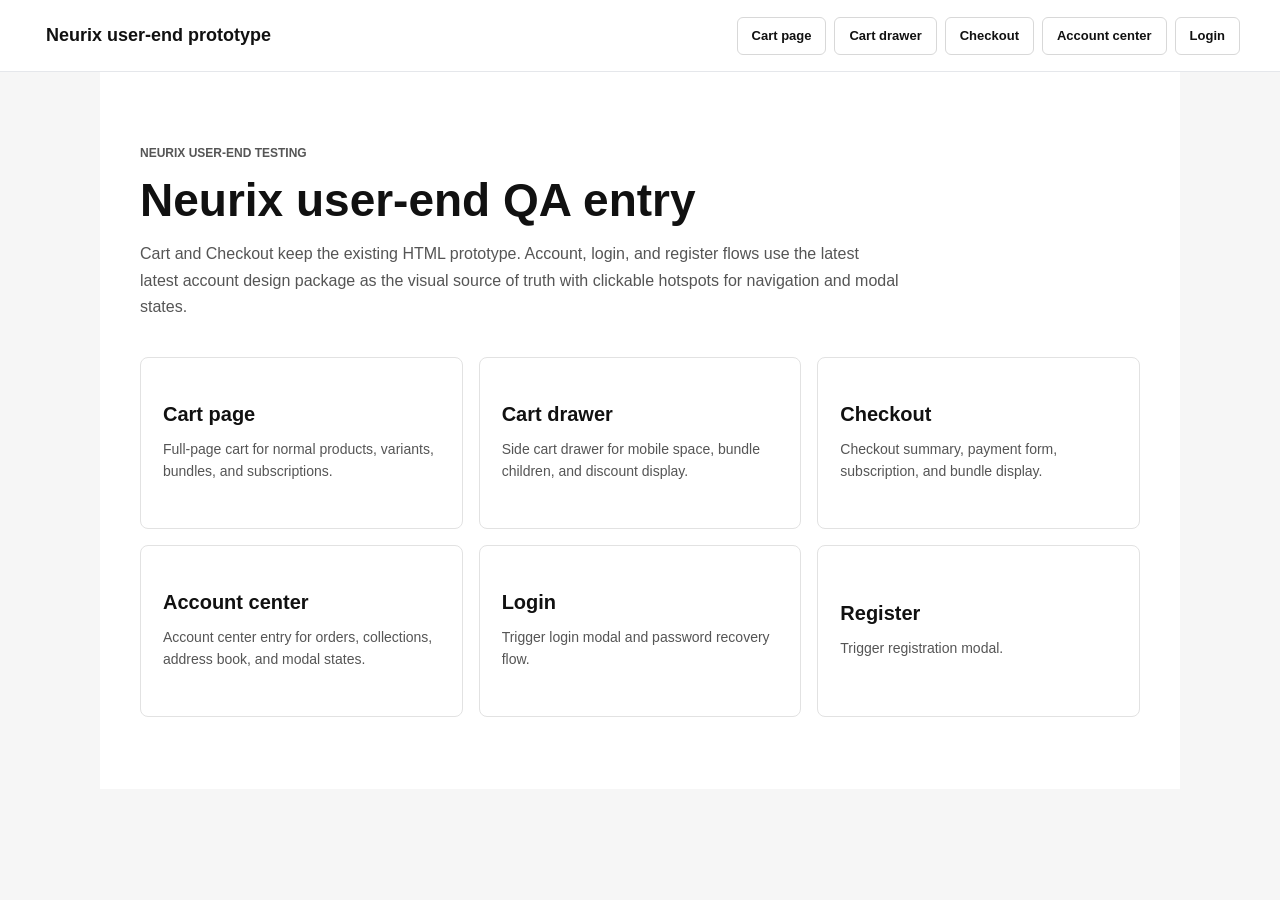
==== commit 281c2928: "Update subscription product discount prototype" ====
--- a/index.html
+++ b/index.html
@@ -1,9 +1,9 @@
-<!doctype html>
+﻿<!doctype html>
 <html lang="en">
 <head>
   <meta charset="utf-8" />
   <meta name="viewport" content="width=device-width, initial-scale=1" />
-  <title>Neurix Transaction Prototype</title>
+  <title>Neurix user-end prototype</title>
   <style>
     :root {
       --ink: #111111;
@@ -19,12 +19,41 @@
       --font: "TT Norms Pro", Inter, -apple-system, BlinkMacSystemFont, "Segoe UI", Arial, sans-serif;
     }
 
+    @font-face {
+      font-display: swap;
+      font-family: "iconfont3";
+      src: url("assets/iconfont3/iconfont.woff2") format("woff2");
+    }
+
+    .iconfont3 {
+      font-family: "iconfont3", sans-serif;
+      font-style: normal;
+      -webkit-font-smoothing: antialiased;
+      -moz-osx-font-smoothing: grayscale;
+    }
+
+    .icon3-biaoqian::before { content: "\e6c1"; }
+
     * { box-sizing: border-box; }
     html { min-height: 100%; }
     body { min-height: 100%; margin: 0; overflow-x: hidden; background: var(--soft); color: var(--text); font-family: var(--font); font-size: 14px; line-height: 1.35; }
     button, input { font: inherit; }
     button { -webkit-tap-highlight-color: transparent; }
     .hidden { display: none !important; }
+    body[data-view="account-orders"] > #nav,
+    body[data-view="account-address"] > #nav,
+    body[data-view="account-collections"] > #nav,
+    body[data-view="account-vendor"] > #nav,
+    body[data-view="order-detail"] > #nav,
+    body[data-view="login"] > #nav,
+    body[data-view="register"] > #nav,
+    body[data-view="reset-password"] > #nav,
+    body[data-view="account-password"] > #nav,
+    body[data-view="account-signout"] > #nav,
+    body[data-view="account-address-add"] > #nav,
+    body[data-view="account-address-delete"] > #nav,
+    body[data-view="order-cancel"] > #nav,
+    body[data-view="order-review-modal"] > #nav { display: none !important; }
 
     .nav { position: sticky; top: 0; z-index: 30; display: flex; align-items: center; justify-content: space-between; gap: 24px; min-height: 72px; padding: 0 40px; border-bottom: 1px solid var(--line); background: #ffffff; }
     .brand { border: 0; background: transparent; color: var(--ink); cursor: pointer; font-size: 18px; font-weight: 800; text-align: left; }
@@ -78,8 +107,10 @@
     .variant { margin: 10px 0 12px; color: #888888; font-size: 13px; }
     .variant.compact { margin: 6px 0 0; }
     .discount-tag { display: inline-flex; align-items: center; gap: 4px; max-width: 100%; margin-top: 4px; color: #6b7280; font-size: 12px; font-weight: 500; line-height: 1.25; }
-    .tag-icon { flex: 0 0 auto; width: 13px; height: 13px; color: #9ca3af; }
+    .tag-icon { display: inline-flex; align-items: center; justify-content: center; flex: 0 0 auto; width: 14px; height: 14px; color: #9ca3af; font-size: 13px; line-height: 1; }
     .discount-tag span { min-width: 0; overflow-wrap: anywhere; }
+    .discount-stack { display: grid; align-items: start; gap: 4px; margin-top: 4px; }
+    .discount-stack .discount-tag { margin-top: 0; }
     .actions { display: flex; align-items: center; justify-content: space-between; gap: 16px; margin-top: 14px; }
     .qty-row { display: inline-flex; align-items: center; gap: 8px; color: #666666; font-size: 12px; }
     .qty { display: inline-flex; align-items: center; height: 32px; overflow: hidden; border: 1px solid #e5e5e5; border-radius: 999px; background: #ffffff; }
@@ -197,10 +228,10 @@
     .payment-icon rect { shape-rendering: geometricPrecision; }
     .card-form { padding: 16px; }
     .card-number-field { position: relative; display: flex; align-items: center; width: 100%; min-height: 46px; border: 1px solid #e0e0e0; border-radius: 5px; background: #ffffff; margin-bottom: 12px; }
-    .card-number-field input { width: 100%; height: 44px; padding: 0 150px 0 10px; border: 0; background: transparent; color: #222222; font-size: 14px; outline: 0; }
+    .card-number-field input { width: 100%; height: 44px; padding: 0 54px 0 10px; border: 0; background: transparent; color: #222222; font-size: 14px; outline: 0; }
     .card-number-field input::placeholder { color: #b4b8bf; }
-    .mock-card-brands { position: absolute; top: 50%; right: 10px; display: inline-flex; align-items: center; gap: 3px; height: 24px; padding: 0 4px; border-radius: 3px; background: #f7f7f7; transform: translateY(-50%); white-space: nowrap; }
-    .mock-card-brands .payment-icon { width: 26px; height: 16px; }
+    .mock-card-brands { position: absolute; top: 50%; right: 12px; display: inline-flex; align-items: center; justify-content: center; height: 18px; padding: 0; background: transparent; transform: translateY(-50%); white-space: nowrap; }
+    .mock-card-brands .payment-icon { width: 28px; height: 18px; }
     .card-input { width: 100%; min-height: 46px; padding: 0 10px; border: 1px solid #e0e0e0; border-radius: 5px; background: #ffffff; color: #222222; font-size: 14px; outline: 0; }
     .card-input::placeholder { color: #b4b8bf; }
     .pay-now { width: 100%; height: 52px; margin-top: 16px; border: 0; border-radius: 6px; background: #111111; color: #ffffff; cursor: pointer; font-size: 16px; font-weight: 900; }
@@ -339,31 +370,37 @@
       .checkout-summary .summary-total strong { font-size: 28px; line-height: 1; }
     }
   </style>
+  <link rel="stylesheet" href="assets/css/account.css">
 </head>
 <body>
   <nav class="nav" id="nav">
-    <button class="brand" data-go="index">Neurix transaction prototype</button>
+    <button class="brand" data-go="index">Neurix user-end prototype</button>
     <div class="tabs">
       <button data-go="cart-page">Cart page</button>
       <button data-go="cart-drawer">Cart drawer</button>
       <button data-go="checkout">Checkout</button>
+      <button data-go="account-orders">Account center</button>
+      <button data-go="login">Login</button>
     </div>
   </nav>
   <main id="app"></main>
   <button class="drawer-mask" id="mask" aria-label="Close cart"></button>
   <aside class="drawer" id="drawer" aria-label="Cart drawer"></aside>
 
+  <script src="assets/js/account.js"></script>
   <script>
     const money = (value) => '$' + Number(value || 0).toFixed(2);
-    const tagIcon = '<svg class="tag-icon" viewBox="0 0 16 16" fill="none" aria-hidden="true"><path d="M2.75 8.25 8.25 2.75h4.1v4.1l-5.5 5.5a1.25 1.25 0 0 1-1.75 0l-2.35-2.35a1.25 1.25 0 0 1 0-1.75Z" stroke="currentColor" stroke-width="1.25" stroke-linejoin="round"/><circle cx="10.55" cy="4.95" r=".65" fill="currentColor"/></svg>';
-    const paymentIcons = (className) => `<span class="${className}" aria-hidden="true"><svg class="payment-icon" viewBox="0 0 42 26"><rect width="42" height="26" rx="3" fill="#ffffff" stroke="#d9dde3"/><text x="21" y="16" text-anchor="middle" font-size="9" font-weight="800" fill="#1434cb" font-family="Arial, sans-serif">VISA</text></svg><svg class="payment-icon" viewBox="0 0 42 26"><rect width="42" height="26" rx="3" fill="#ffffff" stroke="#d9dde3"/><circle cx="18" cy="13" r="8" fill="#eb001b"/><circle cx="24" cy="13" r="8" fill="#f79e1b" fill-opacity=".92"/></svg><svg class="payment-icon" viewBox="0 0 42 26"><rect width="42" height="26" rx="3" fill="#2e77bc"/><text x="21" y="16" text-anchor="middle" font-size="8" font-weight="800" fill="#ffffff" font-family="Arial, sans-serif">AMEX</text></svg><svg class="payment-icon" viewBox="0 0 42 26"><rect width="42" height="26" rx="3" fill="#ffffff" stroke="#d9dde3"/><path d="M26 3h13v20H26c4.5-3.7 6.7-7 6.7-10S30.5 6.7 26 3Z" fill="#f58220"/><text x="18" y="16" text-anchor="middle" font-size="7" font-weight="800" fill="#1f2937" font-family="Arial, sans-serif">DISC</text></svg></span>`;
+    const tagIcon = '<i class="tag-icon iconfont3 icon3-biaoqian" aria-hidden="true"></i>';
+    const visaIcon = '<svg class="payment-icon" viewBox="0 0 42 26" aria-hidden="true"><rect width="42" height="26" rx="3" fill="#ffffff" stroke="#d9dde3"/><text x="21" y="16" text-anchor="middle" font-size="9" font-weight="800" fill="#1434cb" font-family="Arial, sans-serif">VISA</text></svg>';
+    const paymentIcons = (className) => `<span class="${className}" aria-hidden="true">${visaIcon}<svg class="payment-icon" viewBox="0 0 42 26"><rect width="42" height="26" rx="3" fill="#ffffff" stroke="#d9dde3"/><circle cx="18" cy="13" r="8" fill="#eb001b"/><circle cx="24" cy="13" r="8" fill="#f79e1b" fill-opacity=".92"/></svg><svg class="payment-icon" viewBox="0 0 42 26"><rect width="42" height="26" rx="3" fill="#2e77bc"/><text x="21" y="16" text-anchor="middle" font-size="8" font-weight="800" fill="#ffffff" font-family="Arial, sans-serif">AMEX</text></svg><svg class="payment-icon" viewBox="0 0 42 26"><rect width="42" height="26" rx="3" fill="#ffffff" stroke="#d9dde3"/><path d="M26 3h13v20H26c4.5-3.7 6.7-7 6.7-10S30.5 6.7 26 3Z" fill="#f58220"/><text x="18" y="16" text-anchor="middle" font-size="7" font-weight="800" fill="#1f2937" font-family="Arial, sans-serif">DISC</text></svg></span>`;
+    const detectedCardIcon = '<span class="mock-card-brands" aria-label="Detected card brand: Visa">' + visaIcon + '</span>';
     const imageA = 'https://cdn.shopify.com/s/files/1/0704/6378/2946/files/Focus_Energy_Gum.png?v=1733365781';
     const imageB = 'https://cdn.shopify.com/s/files/1/0704/6378/2946/files/neurix_focus_energy_product.png?v=1733365781';
     const products = [
       { id: 'p1', title: '01 Normal product - single variant', price: 12.99, image: imageA, attrs: [], variant: '', sub: '', discount: 0 },
       { id: 'p2', title: '02 Normal product - multiple variants', price: 18.99, image: imageB, attrs: [['Mint', 'Citrus'], ['12 Pack', '24 Pack']], values: ['Mint', '24 Pack'], sub: '', discount: 0 },
-      { id: 'p4', title: '04 Normal product - single variant', price: 10.39, compare: 12.99, image: imageA, attrs: [], variant: '', sub: 'Delivery every 1 month', discount: 2.60 },
-      { id: 'p5', title: '05 Normal product - multiple variants', price: 15.19, compare: 18.99, image: imageB, attrs: [['Mint', 'Citrus'], ['12 Pack', '24 Pack']], values: ['Citrus', '24 Pack'], sub: 'Delivery every 2 months', discount: 3.80 }
+      { id: 'p4', title: '04 Normal product - single variant', price: 9.35, compare: 12.99, image: imageA, attrs: [], variant: '', sub: 'Delivery every 1 month', discount: 2.60, productDiscount: 1.04 },
+      { id: 'p5', title: '05 Normal product - multiple variants', price: 13.67, compare: 18.99, image: imageB, attrs: [['Mint', 'Citrus'], ['12 Pack', '24 Pack']], values: ['Citrus', '24 Pack'], sub: 'Delivery every 2 months', discount: 3.80, productDiscount: 1.52 }
     ];
     const bundles = [
       { id: 'b1', title: '03 Bundle product - one-time purchase', price: 42.00, compare: 49.98, sub: '', children: [
@@ -375,8 +412,8 @@
         { id: 'b2b', title: 'Bundle item B - Refill Pack', image: imageB, attrs: [['Mint', 'Citrus'], ['12 Pack', '24 Pack']], values: ['Citrus', '24 Pack'] }
       ]}
     ];
-    const subtotal = 154.54;
-    const total = 144.54;
+    const subtotal = 152.98;
+    const total = 142.98;
 
     function currentView() {
       const view = new URLSearchParams(location.search).get('view') || 'index';
@@ -421,9 +458,20 @@
       return `<div class="select-grid ${compact ? 'compact' : ''}">${item.attrs.map((options, index) => `<div class="select"><button class="select-trigger" onclick="openSelect(this)"><span>${item.values[index]}</span><i class="chev"></i></button><div class="menu">${options.map((option) => `<button onclick="pickOption(this)" class="${option === item.values[index] ? 'selected' : ''}">${option}</button>`).join('')}</div></div>`).join('')}</div>`;
     }
 
+    function productDiscountTags(product) {
+      const tags = [];
+      if (product.sub) {
+        tags.push(`<div class="discount-tag">${tagIcon}<span>${product.sub} (-${money(product.discount)})</span></div>`);
+      }
+      if (product.productDiscount) {
+        tags.push(`<div class="discount-tag">${tagIcon}<span>Product Discount (-${money(product.productDiscount)})</span></div>`);
+      }
+      return tags.length ? `<div class="discount-stack">${tags.join('')}</div>` : '';
+    }
+
     function productCard(product, drawer = false) {
       const image = drawer ? imageHtml(product.image, product.title) : 'IMG';
-      return `<article class="${drawer ? 'drawer-card drawer-product' : 'card product-card'}"><div class="thumb large">${image}</div><div class="main"><div class="top"><strong class="${drawer ? 'drawer-title' : 'product-title'}">${product.title}</strong><div class="price">${product.compare ? `<s>${money(product.compare)}</s>` : ''}<span>${money(product.price)}</span></div></div>${controls(product)}${product.sub ? `<div class="discount-tag">${tagIcon}<span>${product.sub} (-${money(product.discount)})</span></div>` : ''}<div class="actions"><div class="qty-row"><span>Quantity</span><div class="qty"><button>-</button><strong>1</strong><button>+</button></div></div><button class="remove">Remove</button></div></div></article>`;
+      return `<article class="${drawer ? 'drawer-card drawer-product' : 'card product-card'}"><div class="thumb large">${image}</div><div class="main"><div class="top"><strong class="${drawer ? 'drawer-title' : 'product-title'}">${product.title}</strong><div class="price">${product.compare ? `<s>${money(product.compare)}</s>` : ''}<span>${money(product.price)}</span></div></div>${controls(product)}${productDiscountTags(product)}<div class="actions"><div class="qty-row"><span>Quantity</span><div class="qty"><button>-</button><strong>1</strong><button>+</button></div></div><button class="remove">Remove</button></div></div></article>`;
     }
 
     function bundleCard(bundle, drawer = false) {
@@ -445,7 +493,7 @@
     }
 
     function checkoutItems() {
-      const productRows = products.map((product) => `<div class="order-item"><div class="order-img">${imageHtml(product.image, product.title)}<span class="qty-badge">1</span></div><div class="order-info"><div class="order-title">${product.title}</div>${product.values ? `<div class="order-variant">${product.values.join(', ')}</div>` : ''}${product.sub ? `<div class="discount-tag">${tagIcon}<span>${product.sub} (-${money(product.discount)})</span></div>` : ''}</div><div class="order-price">${product.compare ? `<s>${money(product.compare)}</s>` : ''}<span class="current-price">${money(product.price)}</span></div></div>`).join('');
+      const productRows = products.map((product) => `<div class="order-item"><div class="order-img">${imageHtml(product.image, product.title)}<span class="qty-badge">1</span></div><div class="order-info"><div class="order-title">${product.title}</div>${product.values ? `<div class="order-variant">${product.values.join(', ')}</div>` : ''}${productDiscountTags(product)}</div><div class="order-price">${product.compare ? `<s>${money(product.compare)}</s>` : ''}<span class="current-price">${money(product.price)}</span></div></div>`).join('');
       const bundleRows = bundles.map((bundle) => {
         const savings = bundle.compare - bundle.price;
         const label = bundle.sub ? `${bundle.sub} (-${money(savings)})` : `BUNDLE discount (-${money(savings)})`;
@@ -455,7 +503,7 @@
     }
 
     function checkout() {
-      return `<section class="checkout mobile-summary-collapsed"><div class="checkout-left"><div class="checkout-form"><div class="express-title">Express checkout</div><div class="wallet"><button class="wallet-main">PayPal</button><div class="wallet-row"><button>Apple Pay</button><button>Google Pay</button></div></div><div class="or">OR</div><div class="section"><div class="section-head"><h3>Contact</h3><a>Sign in</a></div><div class="field">Email</div></div><div class="section"><h3>Delivery</h3><div class="country-field"><label class="field-label">Country/Region</label><div class="flag-wrap">${usFlag()}</div><div class="field country-select"><span>United States</span><i class="select-arrow"></i></div></div><div class="row2"><div class="field">First name</div><div class="field">Last name</div></div><div class="field">Address</div><div class="field">Apt, suite, unit,etc (optional)</div><div class="row3"><div class="field">State/province</div><div class="field">City</div><div class="field">ZIP code</div></div><div class="phone-field"><div class="phone-prefix">+1</div><div class="field phone-input">Phone number</div></div></div><div class="section"><h3>Shipping method</h3><div class="ship"><div class="ship-rate active"><span class="dot"></span><span><b>standard</b><br>Standard Shipping</span><b>Free</b></div><div class="ship-rate"><span class="dot"></span><span><b>express</b><br>Express Shipping</span><b>$8.90</b></div></div></div><div class="section"><h3>Payment</h3><div class="pay-card"><div class="pay-head"><span class="dot"></span><span>Card</span>${paymentIcons('card-icons')}</div><div class="card-form"><div class="card-number-field"><input aria-label="Card number" placeholder="Card number">${paymentIcons('mock-card-brands')}</div><div class="row2"><input class="card-input" aria-label="Expiry date" placeholder="MM / YY"><input class="card-input" aria-label="Security code" placeholder="CVC"></div></div></div><button class="pay-now">PAY NOW</button><div class="pay-tip">By continuing, you agree to our <a>Terms of Service</a> and <a>Privacy Policy</a></div></div></div></div><aside class="checkout-right"><button class="mobile-summary" type="button" aria-expanded="false" onclick="toggleMobileSummary(this)"><span class="mobile-summary-title">Order summary <i class="summary-chevron"></i></span><strong class="mobile-summary-price">${money(total)}</strong></button><div class="checkout-summary-content"><div>${checkoutItems()}</div><div class="discount-row"><div class="field">Discount code</div><button class="field">Apply</button></div><div class="checkout-summary"><div class="summary-row"><span>Subtotal (8 Items)</span><strong>${money(subtotal)}</strong></div><div class="summary-row"><span>Order Discount</span></div><div class="checkout-discount-code"><div class="discount-tag">${tagIcon}<span>WELCOME10</span></div><strong>-$10.00</strong></div><div class="summary-row"><span>Shipping</span><strong>FREE</strong></div><div class="summary-row summary-total"><span>Total</span><strong>${money(total)}</strong></div><div class="summary-savings">${tagIcon}<span>TOTAL SAVINGS $38.37</span></div></div></div></aside></section>`;
+      return `<section class="checkout mobile-summary-collapsed"><div class="checkout-left"><div class="checkout-form"><div class="express-title">Express checkout</div><div class="wallet"><button class="wallet-main">PayPal</button><div class="wallet-row"><button>Apple Pay</button><button>Google Pay</button></div></div><div class="or">OR</div><div class="section"><div class="section-head"><h3>Contact</h3><a>Sign in</a></div><div class="field">Email</div></div><div class="section"><h3>Delivery</h3><div class="country-field"><label class="field-label">Country/Region</label><div class="flag-wrap">${usFlag()}</div><div class="field country-select"><span>United States</span><i class="select-arrow"></i></div></div><div class="row2"><div class="field">First name</div><div class="field">Last name</div></div><div class="field">Address</div><div class="field">Apt, suite, unit,etc (optional)</div><div class="row3"><div class="field">State/province</div><div class="field">City</div><div class="field">ZIP code</div></div><div class="phone-field"><div class="phone-prefix">+1</div><div class="field phone-input">Phone number</div></div></div><div class="section"><h3>Shipping method</h3><div class="ship"><div class="ship-rate active"><span class="dot"></span><span><b>standard</b><br>Standard Shipping</span><b>Free</b></div><div class="ship-rate"><span class="dot"></span><span><b>express</b><br>Express Shipping</span><b>$8.90</b></div></div></div><div class="section"><h3>Payment</h3><div class="pay-card"><div class="pay-head"><span class="dot"></span><span>Card</span>${paymentIcons('card-icons')}</div><div class="card-form"><div class="card-number-field"><input aria-label="Card number" placeholder="Card number">${detectedCardIcon}</div><div class="row2"><input class="card-input" aria-label="Expiry date" placeholder="MM / YY"><input class="card-input" aria-label="Security code" placeholder="CVC"></div></div></div><button class="pay-now">PAY NOW</button><div class="pay-tip">By continuing, you agree to our <a>Terms of Service</a> and <a>Privacy Policy</a></div></div></div></div><aside class="checkout-right"><button class="mobile-summary" type="button" aria-expanded="false" onclick="toggleMobileSummary(this)"><span class="mobile-summary-title">Order summary <i class="summary-chevron"></i></span><strong class="mobile-summary-price">${money(total)}</strong></button><div class="checkout-summary-content"><div>${checkoutItems()}</div><div class="discount-row"><div class="field">Discount code</div><button class="field">Apply</button></div><div class="checkout-summary"><div class="summary-row"><span>Subtotal (8 Items)</span><strong>${money(subtotal)}</strong></div><div class="summary-row"><span>Order Discount</span></div><div class="checkout-discount-code"><div class="discount-tag">${tagIcon}<span>WELCOME10</span></div><strong>-$10.00</strong></div><div class="summary-row"><span>Shipping</span><strong>FREE</strong></div><div class="summary-row summary-total"><span>Total</span><strong>${money(total)}</strong></div><div class="summary-savings">${tagIcon}<span>TOTAL SAVINGS $40.93</span></div></div></div></aside></section>`;
     }
 
     function toggleMobileSummary(button) {
@@ -476,9 +524,11 @@
 
     function render() {
       const view = currentView();
-      document.getElementById('nav').classList.toggle('hidden', view === 'checkout');
-      document.querySelectorAll('[data-go]').forEach((button) => button.classList.toggle('active', button.dataset.go === view));
-      document.getElementById('app').innerHTML = view === 'cart-page' ? cartPage() : view === 'checkout' ? checkout() : entry();
+      document.body.dataset.view = view;
+      document.getElementById('nav').classList.toggle('hidden', view === 'checkout' || view === 'account-orders' || view === 'account-address' || view === 'account-collections' || view === 'account-vendor' || view === 'order-detail' || view === 'login' || view === 'register' || view === 'reset-password' || view === 'account-password' || view === 'account-signout' || view === 'account-address-add' || view === 'account-address-delete' || view === 'order-cancel' || view === 'order-review-modal');
+      document.querySelectorAll('#nav [data-go]').forEach((button) => button.classList.toggle('active', button.dataset.go === view || (view === 'order-detail' && button.dataset.go === 'account-orders')));
+      const accountHtml = window.AccountPrototype ? window.AccountPrototype.renderView(view) : null;
+      document.getElementById('app').innerHTML = accountHtml || (view === 'cart-page' ? cartPage() : view === 'checkout' ? checkout() : entry());
       drawer();
       if (view === 'cart-drawer') {
         document.getElementById('mask').classList.add('show');
--- a/assets/css/account.css
+++ b/assets/css/account.css
@@ -0,0 +1,239 @@
+﻿:root {
+  --account-ink: #111111;
+  --account-muted: #777777;
+  --account-line: #e8e8e8;
+}
+
+body[data-view="account-orders"],
+body[data-view="account-collections"],
+body[data-view="account-address"],
+body[data-view="account-vendor"],
+body[data-view="order-detail"],
+body[data-view="login"],
+body[data-view="register"],
+body[data-view="reset-password"],
+body[data-view="account-password"],
+body[data-view="account-signout"],
+body[data-view="account-address-add"],
+body[data-view="account-address-delete"],
+body[data-view="order-cancel"],
+body[data-view="order-review-modal"] {
+  background: #ffffff;
+}
+
+.account-design-root,
+.account-design-root * {
+  box-sizing: border-box;
+}
+
+.account-design-root {
+  min-height: 100vh;
+  background: #ffffff;
+  color: var(--account-ink);
+  font-family: "TT Norms Pro", Inter, -apple-system, BlinkMacSystemFont, "Segoe UI", Arial, sans-serif;
+}
+
+.design-frame {
+  position: relative;
+  width: 100%;
+  max-width: calc(var(--design-w) * 1px);
+  margin: 0 auto;
+  overflow: hidden;
+  background: #ffffff;
+  line-height: 0;
+}
+
+.design-frame.tablet-design {
+  max-width: calc(var(--design-w) * 1px);
+}
+
+.design-frame img {
+  display: block;
+  width: 100%;
+  height: auto;
+  user-select: none;
+  -webkit-user-drag: none;
+}
+
+.design-overlay {
+  position: absolute;
+  inset: 0;
+  z-index: 2;
+}
+
+.design-hotspot {
+  position: absolute;
+  z-index: 1;
+  display: block;
+  border: 0;
+  border-radius: 4px;
+  padding: 0;
+  background: rgba(0, 0, 0, 0);
+  color: transparent;
+  cursor: pointer;
+  -webkit-tap-highlight-color: rgba(0, 0, 0, 0.08);
+}
+
+.design-hotspot:hover {
+  background: rgba(0, 0, 0, 0.015);
+}
+
+.design-hotspot:focus-visible {
+  outline: 2px solid rgba(17, 17, 17, 0.55);
+  outline-offset: 2px;
+}
+
+.mobile-design {
+  display: none;
+}
+
+.account-entry,
+.account-entry * {
+  box-sizing: border-box;
+}
+
+.account-entry {
+  width: min(100%, 1080px);
+  margin: 0 auto;
+  padding: 72px 40px;
+  background: #ffffff;
+  color: #111111;
+  font-family: "TT Norms Pro", Inter, -apple-system, BlinkMacSystemFont, "Segoe UI", Arial, sans-serif;
+}
+
+.account-entry .entry-label {
+  margin: 0 0 12px;
+  color: #555555;
+  font-size: 12px;
+  font-weight: 800;
+  letter-spacing: 0;
+}
+
+.account-entry h1 {
+  max-width: 760px;
+  margin: 0 0 16px;
+  color: #111111;
+  font-size: 46px;
+  line-height: 1.08;
+  letter-spacing: 0;
+}
+
+.account-entry p {
+  max-width: 760px;
+  margin: 0 0 36px;
+  color: #555555;
+  font-size: 16px;
+  line-height: 1.65;
+}
+
+.account-entry .entry-grid {
+  display: grid;
+  grid-template-columns: repeat(3, minmax(0, 1fr));
+  gap: 16px;
+}
+
+.account-entry .entry-card {
+  min-height: 172px;
+  border: 1px solid #e2e2e2;
+  border-radius: 8px;
+  padding: 22px;
+  background: #ffffff;
+  color: #111111;
+  cursor: pointer;
+  text-align: left;
+  transition: border-color 160ms, box-shadow 160ms, transform 160ms;
+}
+
+.account-entry .entry-card:hover,
+.account-entry .entry-card:focus-visible {
+  border-color: #111111;
+  box-shadow: 0 12px 34px rgba(0, 0, 0, 0.08);
+  transform: translateY(-2px);
+}
+
+.account-entry .entry-card strong {
+  display: block;
+  margin-bottom: 12px;
+  font-size: 20px;
+  line-height: 1.25;
+}
+
+.account-entry .entry-card span {
+  display: block;
+  color: #555555;
+  font-size: 14px;
+  line-height: 1.55;
+}
+
+.account-toast {
+  position: fixed;
+  top: 18px;
+  left: 50%;
+  z-index: 200;
+  min-width: 220px;
+  max-width: calc(100vw - 32px);
+  border-radius: 8px;
+  padding: 11px 16px;
+  background: #111111;
+  color: #ffffff;
+  box-shadow: 0 10px 28px rgba(0, 0, 0, 0.18);
+  font-size: 14px;
+  line-height: 1.35;
+  text-align: center;
+  transform: translateX(-50%);
+}
+
+@media (min-width: 721px) {
+  .design-frame.pc-design {
+    display: block;
+  }
+
+  .design-frame.mobile-design {
+    display: none;
+  }
+
+  .auth-design {
+    box-shadow: 0 0 0 1px rgba(0, 0, 0, 0.02);
+  }
+}
+
+@media (max-width: 720px) {
+  .design-frame.pc-design {
+    display: none;
+  }
+
+  .design-frame.mobile-design {
+    display: block;
+    max-width: 100%;
+  }
+
+  .account-entry {
+    width: 100%;
+    padding: 44px 18px 28px;
+  }
+
+  .account-entry h1 {
+    font-size: 30px;
+    line-height: 1.14;
+  }
+
+  .account-entry p {
+    margin-bottom: 28px;
+    font-size: 15px;
+    line-height: 1.6;
+  }
+
+  .account-entry .entry-grid {
+    grid-template-columns: 1fr;
+    gap: 14px;
+  }
+
+  .account-entry .entry-card {
+    min-height: 144px;
+    padding: 20px;
+  }
+
+  .account-entry .entry-card strong {
+    font-size: 18px;
+  }
+}
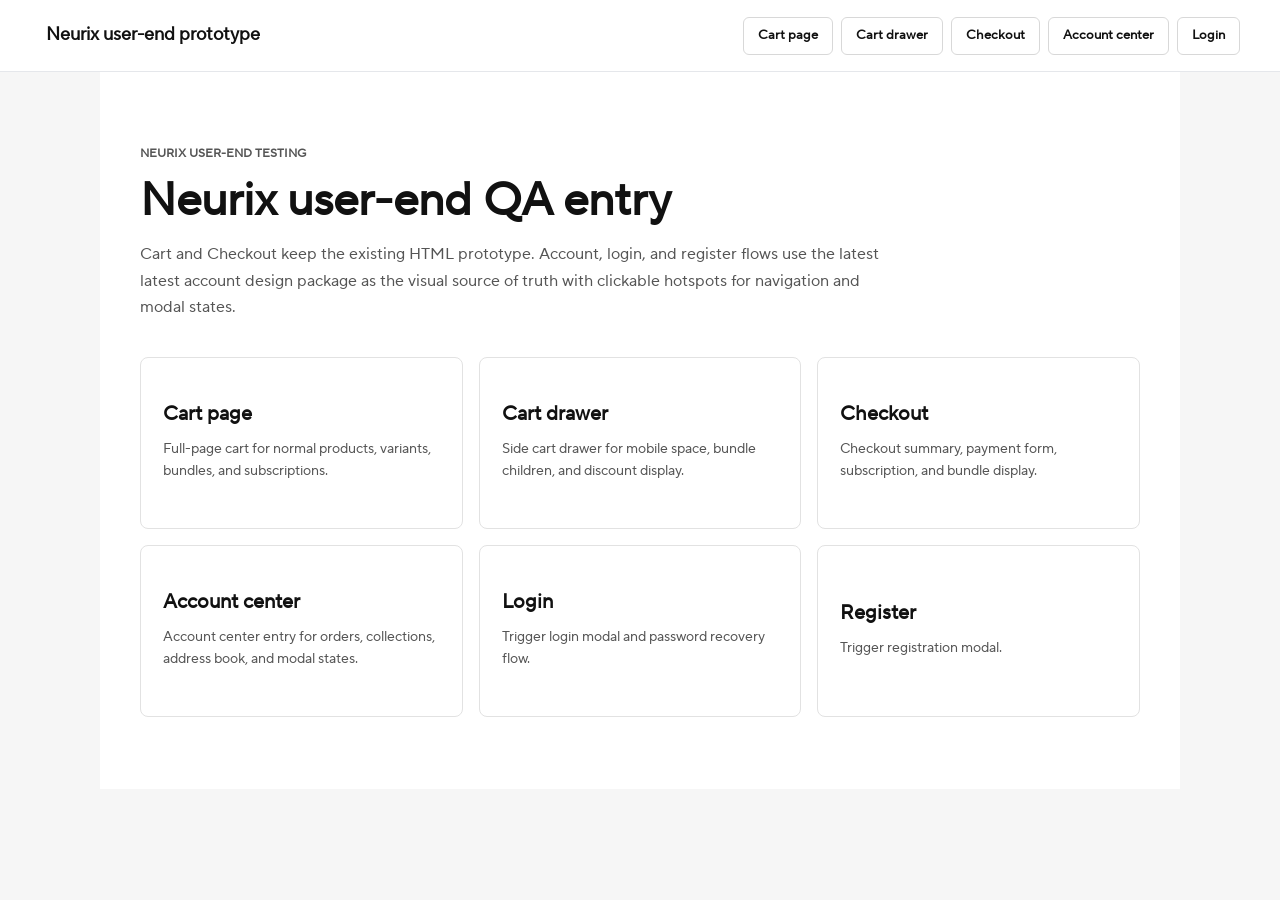
==== commit f18aab14: "feat: update customer account order prototype" ====
--- a/index.html
+++ b/index.html
@@ -43,7 +43,6 @@
     body[data-view="account-orders"] > #nav,
     body[data-view="account-address"] > #nav,
     body[data-view="account-collections"] > #nav,
-    body[data-view="account-vendor"] > #nav,
     body[data-view="order-detail"] > #nav,
     body[data-view="login"] > #nav,
     body[data-view="register"] > #nav,
@@ -108,6 +107,7 @@
     .variant.compact { margin: 6px 0 0; }
     .discount-tag { display: inline-flex; align-items: center; gap: 4px; max-width: 100%; margin-top: 4px; color: #6b7280; font-size: 12px; font-weight: 500; line-height: 1.25; }
     .tag-icon { display: inline-flex; align-items: center; justify-content: center; flex: 0 0 auto; width: 14px; height: 14px; color: #9ca3af; font-size: 13px; line-height: 1; }
+    .recurring-icon { display: inline-block; flex: 0 0 auto; width: 14px; height: 14px; background: #9ca3af; -webkit-mask: url("assets/images/icons/refresh-cw.svg") center / contain no-repeat; mask: url("assets/images/icons/refresh-cw.svg") center / contain no-repeat; }
     .discount-tag span { min-width: 0; overflow-wrap: anywhere; }
     .discount-stack { display: grid; align-items: start; gap: 4px; margin-top: 4px; }
     .discount-stack .discount-tag { margin-top: 0; }
@@ -123,6 +123,7 @@
     .bundle-price-block .price { justify-content: flex-end; }
     .bundle-price-block .price s { font-weight: 400; }
     .bundle-price-block .discount-tag { justify-content: flex-end; margin-top: 0; text-align: right; }
+    .bundle-price-block .discount-stack { justify-items: end; margin-top: 0; }
     .bundle-tag { display: inline-flex; flex: 0 0 auto; align-items: center; border-radius: 4px; padding: 4px 8px; background: #111111; color: #ffffff; font-size: 11px; font-weight: 800; line-height: normal; white-space: nowrap; }
     .bundle-children { position: relative; display: grid; gap: 12px; margin-top: 16px; border-top: 1px solid #f5f5f5; padding-top: 16px; padding-bottom: 8px; }
     .bundle-child { display: grid; grid-template-columns: 60px minmax(0, 1fr); gap: 12px; align-items: start; }
@@ -258,6 +259,7 @@
     .summary-bundle-right .price { font-size: 16px; }
     .summary-bundle-right .price s { font-weight: 400; }
     .summary-bundle-right .discount-tag { display: grid; grid-template-columns: auto minmax(0, auto); align-items: center; justify-content: end; margin-top: 0; font-size: 11px; text-align: right; }
+    .summary-bundle-right .discount-stack { justify-items: end; margin-top: 0; }
     .bundle-products { display: grid; gap: 12px; padding: 10px 0 4px; }
     .bundle-product-row { display: flex; align-items: flex-start; gap: 12px; min-width: 0; }
     .bundle-product-row .order-img { flex: 0 0 auto; width: 70px; height: 70px; border: 1px solid #e0e0e0; }
@@ -370,7 +372,7 @@
       .checkout-summary .summary-total strong { font-size: 28px; line-height: 1; }
     }
   </style>
-  <link rel="stylesheet" href="assets/css/account.css">
+  <link rel="stylesheet" href="assets/css/account.css?v=20260713q">
 </head>
 <body>
   <nav class="nav" id="nav">
@@ -387,10 +389,11 @@
   <button class="drawer-mask" id="mask" aria-label="Close cart"></button>
   <aside class="drawer" id="drawer" aria-label="Cart drawer"></aside>
 
-  <script src="assets/js/account.js"></script>
+  <script src="assets/js/account.js?v=20260713r"></script>
   <script>
     const money = (value) => '$' + Number(value || 0).toFixed(2);
     const tagIcon = '<i class="tag-icon iconfont3 icon3-biaoqian" aria-hidden="true"></i>';
+    const recurringIcon = '<i class="recurring-icon" aria-hidden="true"></i>';
     const visaIcon = '<svg class="payment-icon" viewBox="0 0 42 26" aria-hidden="true"><rect width="42" height="26" rx="3" fill="#ffffff" stroke="#d9dde3"/><text x="21" y="16" text-anchor="middle" font-size="9" font-weight="800" fill="#1434cb" font-family="Arial, sans-serif">VISA</text></svg>';
     const paymentIcons = (className) => `<span class="${className}" aria-hidden="true">${visaIcon}<svg class="payment-icon" viewBox="0 0 42 26"><rect width="42" height="26" rx="3" fill="#ffffff" stroke="#d9dde3"/><circle cx="18" cy="13" r="8" fill="#eb001b"/><circle cx="24" cy="13" r="8" fill="#f79e1b" fill-opacity=".92"/></svg><svg class="payment-icon" viewBox="0 0 42 26"><rect width="42" height="26" rx="3" fill="#2e77bc"/><text x="21" y="16" text-anchor="middle" font-size="8" font-weight="800" fill="#ffffff" font-family="Arial, sans-serif">AMEX</text></svg><svg class="payment-icon" viewBox="0 0 42 26"><rect width="42" height="26" rx="3" fill="#ffffff" stroke="#d9dde3"/><path d="M26 3h13v20H26c4.5-3.7 6.7-7 6.7-10S30.5 6.7 26 3Z" fill="#f58220"/><text x="18" y="16" text-anchor="middle" font-size="7" font-weight="800" fill="#1f2937" font-family="Arial, sans-serif">DISC</text></svg></span>`;
     const detectedCardIcon = '<span class="mock-card-brands" aria-label="Detected card brand: Visa">' + visaIcon + '</span>';
@@ -403,11 +406,11 @@
       { id: 'p5', title: '05 Normal product - multiple variants', price: 13.67, compare: 18.99, image: imageB, attrs: [['Mint', 'Citrus'], ['12 Pack', '24 Pack']], values: ['Citrus', '24 Pack'], sub: 'Delivery every 2 months', discount: 3.80, productDiscount: 1.52 }
     ];
     const bundles = [
-      { id: 'b1', title: '03 Bundle product - one-time purchase', price: 42.00, compare: 49.98, sub: '', children: [
+      { id: 'b1', title: '03 Bundle product - one-time purchase', price: 42.00, compare: 49.98, oneTimePrice: 42.00, bundleDiscount: 7.98, subscriptionDiscount: 0, sub: '', children: [
         { id: 'b1a', title: 'Bundle item A - Focus Gum', image: imageA, variant: '12 Pack', attrs: [], values: [] },
         { id: 'b1b', title: 'Bundle item B - Refill Pack', image: imageB, attrs: [['Mint', 'Citrus'], ['12 Pack', '24 Pack']], values: ['Mint', '24 Pack'] }
       ]},
-      { id: 'b2', title: '06 Bundle product - with subscription', price: 55.98, compare: 69.97, sub: 'Delivery every 2 months', children: [
+      { id: 'b2', title: '06 Bundle product - with subscription', price: 55.98, compare: 69.97, oneTimePrice: 61.98, bundleDiscount: 7.99, subscriptionDiscount: 6.00, sub: 'Delivery every 2 months', children: [
         { id: 'b2a', title: 'Bundle item A - Focus Gum', image: imageA, variant: '12 Pack', attrs: [], values: [] },
         { id: 'b2b', title: 'Bundle item B - Refill Pack', image: imageB, attrs: [['Mint', 'Citrus'], ['12 Pack', '24 Pack']], values: ['Citrus', '24 Pack'] }
       ]}
@@ -469,15 +472,32 @@
       return tags.length ? `<div class="discount-stack">${tags.join('')}</div>` : '';
     }
 
+    function bundlePricing(bundle) {
+      const oneTimePrice = Number.isFinite(bundle.oneTimePrice) ? bundle.oneTimePrice : bundle.price;
+      const bundleDiscount = Number.isFinite(bundle.bundleDiscount) ? bundle.bundleDiscount : Math.max(0, (bundle.compare || 0) - oneTimePrice);
+      const subscriptionDiscount = bundle.sub ? (Number.isFinite(bundle.subscriptionDiscount) ? bundle.subscriptionDiscount : Math.max(0, oneTimePrice - bundle.price)) : 0;
+      return { bundleDiscount, subscriptionDiscount };
+    }
+
+    function bundleDiscountTags(bundle) {
+      const pricing = bundlePricing(bundle);
+      const tags = [];
+      if (pricing.bundleDiscount > 0) {
+        tags.push(`<div class="discount-tag">${tagIcon}<span>Bundle Discount (-${money(pricing.bundleDiscount)})</span></div>`);
+      }
+      if (bundle.sub && pricing.subscriptionDiscount > 0) {
+        tags.push(`<div class="discount-tag">${recurringIcon}<span>${bundle.sub} (-${money(pricing.subscriptionDiscount)})</span></div>`);
+      }
+      return tags.length ? `<div class="discount-stack">${tags.join('')}</div>` : '';
+    }
+
     function productCard(product, drawer = false) {
       const image = drawer ? imageHtml(product.image, product.title) : 'IMG';
       return `<article class="${drawer ? 'drawer-card drawer-product' : 'card product-card'}"><div class="thumb large">${image}</div><div class="main"><div class="top"><strong class="${drawer ? 'drawer-title' : 'product-title'}">${product.title}</strong><div class="price">${product.compare ? `<s>${money(product.compare)}</s>` : ''}<span>${money(product.price)}</span></div></div>${controls(product)}${productDiscountTags(product)}<div class="actions"><div class="qty-row"><span>Quantity</span><div class="qty"><button>-</button><strong>1</strong><button>+</button></div></div><button class="remove">Remove</button></div></div></article>`;
     }
 
     function bundleCard(bundle, drawer = false) {
-      const savings = bundle.compare - bundle.price;
-      const label = bundle.sub ? `${bundle.sub} (-${money(savings)})` : `BUNDLE discount (-${money(savings)})`;
-      return `<article class="${drawer ? 'bundle-card' : 'card bundle-card'}"><div class="bundle-head"><div class="bundle-title"><span class="bundle-tag">Bundle</span><span>${bundle.title}</span></div><div class="bundle-price-block"><div class="price"><s>${money(bundle.compare)}</s><span>${money(bundle.price)}</span></div><div class="discount-tag">${tagIcon}<span>${label}</span></div></div></div><div class="bundle-children">${bundle.children.map((child) => `<div class="bundle-child"><div class="thumb small">${drawer ? imageHtml(child.image, child.title) : 'IMG'}</div><div><div class="bundle-child-title"><span class="included">Included</span><span>${child.title}</span></div>${controls(child, true)}</div></div>`).join('')}<button class="remove bundle-remove">Remove Bundle</button></div></article>`;
+      return `<article class="${drawer ? 'bundle-card' : 'card bundle-card'}"><div class="bundle-head"><div class="bundle-title"><span class="bundle-tag">Bundle</span><span>${bundle.title}</span></div><div class="bundle-price-block"><div class="price"><s>${money(bundle.compare)}</s><span>${money(bundle.price)}</span></div>${bundleDiscountTags(bundle)}</div></div><div class="bundle-children">${bundle.children.map((child) => `<div class="bundle-child"><div class="thumb small">${drawer ? imageHtml(child.image, child.title) : 'IMG'}</div><div><div class="bundle-child-title"><span class="included">Included</span><span>${child.title}</span></div>${controls(child, true)}</div></div>`).join('')}<button class="remove bundle-remove">Remove Bundle</button></div></article>`;
     }
 
     function summary() {
@@ -495,9 +515,7 @@
     function checkoutItems() {
       const productRows = products.map((product) => `<div class="order-item"><div class="order-img">${imageHtml(product.image, product.title)}<span class="qty-badge">1</span></div><div class="order-info"><div class="order-title">${product.title}</div>${product.values ? `<div class="order-variant">${product.values.join(', ')}</div>` : ''}${productDiscountTags(product)}</div><div class="order-price">${product.compare ? `<s>${money(product.compare)}</s>` : ''}<span class="current-price">${money(product.price)}</span></div></div>`).join('');
       const bundleRows = bundles.map((bundle) => {
-        const savings = bundle.compare - bundle.price;
-        const label = bundle.sub ? `${bundle.sub} (-${money(savings)})` : `BUNDLE discount (-${money(savings)})`;
-        return `<div class="summary-bundle"><div class="summary-bundle-head"><div class="summary-bundle-title"><span class="bundle-tag">Bundle</span><span class="summary-bundle-title-text">${bundle.title}</span></div><div class="summary-bundle-right"><div class="price"><s>${money(bundle.compare)}</s><span>${money(bundle.price)}</span></div><div class="discount-tag">${tagIcon}<span>${label}</span></div></div></div><div class="bundle-products">${bundle.children.map((child) => `<div class="bundle-product-row"><div class="order-img">${imageHtml(child.image, child.title)}<span class="qty-badge">1</span></div><div class="bundle-product-details"><div class="bundle-product-title"><span class="included">Included</span><span class="name">${child.title}</span></div><div class="order-variant">${child.attrs && child.attrs.length ? child.values.join(', ') : child.variant}</div></div></div>`).join('')}</div></div>`;
+        return `<div class="summary-bundle"><div class="summary-bundle-head"><div class="summary-bundle-title"><span class="bundle-tag">Bundle</span><span class="summary-bundle-title-text">${bundle.title}</span></div><div class="summary-bundle-right"><div class="price"><s>${money(bundle.compare)}</s><span>${money(bundle.price)}</span></div>${bundleDiscountTags(bundle)}</div></div><div class="bundle-products">${bundle.children.map((child) => `<div class="bundle-product-row"><div class="order-img">${imageHtml(child.image, child.title)}<span class="qty-badge">1</span></div><div class="bundle-product-details"><div class="bundle-product-title"><span class="included">Included</span><span class="name">${child.title}</span></div><div class="order-variant">${child.attrs && child.attrs.length ? child.values.join(', ') : child.variant}</div></div></div>`).join('')}</div></div>`;
       }).join('');
       return productRows + bundleRows;
     }
@@ -525,7 +543,7 @@
     function render() {
       const view = currentView();
       document.body.dataset.view = view;
-      document.getElementById('nav').classList.toggle('hidden', view === 'checkout' || view === 'account-orders' || view === 'account-address' || view === 'account-collections' || view === 'account-vendor' || view === 'order-detail' || view === 'login' || view === 'register' || view === 'reset-password' || view === 'account-password' || view === 'account-signout' || view === 'account-address-add' || view === 'account-address-delete' || view === 'order-cancel' || view === 'order-review-modal');
+      document.getElementById('nav').classList.toggle('hidden', view === 'checkout' || view === 'account-orders' || view === 'account-address' || view === 'account-collections' || view === 'order-detail' || view === 'login' || view === 'register' || view === 'reset-password' || view === 'account-password' || view === 'account-signout' || view === 'account-address-add' || view === 'account-address-delete' || view === 'order-cancel' || view === 'order-review-modal');
       document.querySelectorAll('#nav [data-go]').forEach((button) => button.classList.toggle('active', button.dataset.go === view || (view === 'order-detail' && button.dataset.go === 'account-orders')));
       const accountHtml = window.AccountPrototype ? window.AccountPrototype.renderView(view) : null;
       document.getElementById('app').innerHTML = accountHtml || (view === 'cart-page' ? cartPage() : view === 'checkout' ? checkout() : entry());
--- a/assets/css/account.css
+++ b/assets/css/account.css
@@ -4,10 +4,47 @@
   --account-line: #e8e8e8;
 }
 
+@font-face {
+  font-family: "TT Norms Pro";
+  src: url("../fonts/Normal.woff2?v=20260713b") format("woff2");
+  font-weight: 500;
+  font-style: normal;
+  font-display: swap;
+}
+
+@font-face {
+  font-family: "account-iconfont";
+  src: url("../iconfont/iconfont.woff2?v=20260712f") format("woff2");
+  font-display: block;
+}
+
+.account-icon {
+  display: inline-flex;
+  align-items: center;
+  justify-content: center;
+  font-family: "account-iconfont" !important;
+  font-style: normal;
+  -webkit-font-smoothing: antialiased;
+  -moz-osx-font-smoothing: grayscale;
+}
+
+.account-icon--password::before { content: "\e6be"; }
+.account-icon--orders::before { content: "\e6a6"; }
+.account-icon--collections::before { content: "\e69e"; }
+.account-icon--address::before { content: "\e697"; }
+.account-icon--signout::before { content: "\e6b7"; }
+.account-icon--discount::before { content: "\e6c1"; }
+.account-icon--header-account::before { content: "\e6a0"; }
+.account-icon--header-cart::before { content: "\e6ab"; }
+.account-icon--to-pay::before { content: "\e6ac"; }
+.account-icon--to-ship::before { content: "\e6a9"; }
+.account-icon--shipped::before { content: "\e696"; }
+.account-icon--awaiting-review::before { content: "\e6ad"; }
+.account-icon--done::before { content: "\e69a"; }
+
 body[data-view="account-orders"],
 body[data-view="account-collections"],
 body[data-view="account-address"],
-body[data-view="account-vendor"],
 body[data-view="order-detail"],
 body[data-view="login"],
 body[data-view="register"],
@@ -237,3 +274,2813 @@
     font-size: 18px;
   }
 }
+
+/* Real DOM account orders. Other account views still use the supplied design frames. */
+.account-dom-root,
+.account-dom-root * {
+  box-sizing: border-box;
+}
+
+.account-dom-root {
+  min-height: 100vh;
+  background: #ffffff;
+  color: var(--account-ink);
+  font-family: "TT Norms Pro", Inter, -apple-system, BlinkMacSystemFont, "Segoe UI", Arial, sans-serif;
+}
+
+.account-dom-root button,
+.account-dom-root textarea {
+  font: inherit;
+}
+
+.account-dom-header {
+  display: flex;
+  align-items: center;
+  justify-content: space-between;
+  min-height: 70px;
+  border-bottom: 1px solid var(--account-line);
+  padding: 0 max(24px, calc((100vw - 1240px) / 2));
+}
+
+.account-brand,
+.account-shop-link,
+.account-nav-link,
+.order-filter,
+.order-card-main,
+.detail-back,
+.detail-track-link,
+.account-dialog-close,
+.review-stars button {
+  border: 0;
+  background: transparent;
+  color: inherit;
+  cursor: pointer;
+}
+
+.account-brand {
+  padding: 8px 0;
+  font-size: 20px;
+  font-weight: 800;
+  letter-spacing: 0;
+}
+
+.account-shop-link {
+  padding: 8px 0;
+  color: #3f3f3f;
+  font-size: 14px;
+  text-decoration: underline;
+  text-underline-offset: 3px;
+}
+
+.account-dom-layout {
+  display: grid;
+  grid-template-columns: 242px minmax(0, 1fr);
+  width: min(1240px, 100%);
+  min-height: calc(100vh - 70px);
+  margin: 0 auto;
+}
+
+.account-dom-sidebar {
+  border-right: 1px solid var(--account-line);
+  padding: 38px 26px;
+}
+
+.account-profile {
+  display: flex;
+  align-items: center;
+  gap: 11px;
+  margin-bottom: 34px;
+}
+
+.account-avatar {
+  display: grid;
+  width: 38px;
+  height: 38px;
+  flex: 0 0 38px;
+  place-items: center;
+  border: 1px solid #191919;
+  border-radius: 50%;
+  font-size: 12px;
+  font-weight: 700;
+}
+
+.account-profile strong,
+.account-profile span {
+  display: block;
+  overflow-wrap: anywhere;
+}
+
+.account-profile strong {
+  font-size: 14px;
+  line-height: 1.35;
+}
+
+.account-profile span {
+  margin-top: 2px;
+  color: var(--account-muted);
+  font-size: 11px;
+  line-height: 1.35;
+  white-space: nowrap;
+}
+
+.account-nav {
+  display: grid;
+  gap: 2px;
+}
+
+.account-nav-link {
+  width: 100%;
+  padding: 10px 12px;
+  border-left: 2px solid transparent;
+  color: #555555;
+  font-size: 14px;
+  line-height: 1.4;
+  text-align: left;
+}
+
+.account-nav-link:hover,
+.account-nav-link:focus-visible {
+  color: #111111;
+}
+
+.account-nav-link.is-active {
+  border-left-color: #111111;
+  background: #f7f7f7;
+  color: #111111;
+  font-weight: 700;
+}
+
+.account-dom-main {
+  min-width: 0;
+  padding: 44px clamp(24px, 4vw, 64px) 72px;
+}
+
+.account-page-heading,
+.detail-heading {
+  display: flex;
+  align-items: flex-start;
+  justify-content: space-between;
+  gap: 24px;
+  margin-bottom: 30px;
+}
+
+.account-eyebrow {
+  margin: 0 0 8px;
+  color: #767676;
+  font-size: 11px;
+  font-weight: 800;
+  letter-spacing: 0;
+}
+
+.account-page-heading h1,
+.detail-heading h1 {
+  margin: 0;
+  color: #111111;
+  font-size: 34px;
+  font-weight: 700;
+  line-height: 1.12;
+  letter-spacing: 0;
+}
+
+.account-page-heading p:not(.account-eyebrow),
+.detail-heading p:not(.account-eyebrow) {
+  max-width: 620px;
+  margin: 9px 0 0;
+  color: #6d6d6d;
+  font-size: 14px;
+  line-height: 1.55;
+}
+
+.order-filter-row {
+  display: flex;
+  gap: 0;
+  overflow-x: auto;
+  overflow-y: hidden;
+  margin: 0 0 16px;
+  border-bottom: 0;
+  padding: 0;
+  scrollbar-width: none;
+}
+
+.order-filter-row::-webkit-scrollbar { display: none; }
+
+.order-filter {
+  position: relative;
+  flex: 0 0 auto;
+  height: 28px;
+  margin-right: 20px;
+  padding: 0 10px;
+  color: #222222;
+  font-size: 16px;
+  line-height: 1.4;
+  white-space: nowrap;
+}
+
+.order-filter::after {
+  position: absolute;
+  right: 10px;
+  bottom: 0;
+  left: 10px;
+  height: 1px;
+  background: #222222;
+  content: "";
+  opacity: 0;
+}
+
+.order-filter:hover,
+.order-filter:focus-visible,
+.order-filter.is-active {
+  color: #222222;
+}
+
+.order-filter.is-active {
+  font-weight: 700;
+}
+
+.order-filter.is-active::after {
+  opacity: 1;
+}
+
+.account-order-list {
+  display: grid;
+  gap: 14px;
+}
+
+.account-order-card {
+  overflow: hidden;
+  border: 1px solid var(--account-line);
+  border-radius: 6px;
+  background: #ffffff;
+}
+
+.order-card-main {
+  display: block;
+  width: 100%;
+  padding: 20px;
+  text-align: left;
+}
+
+.order-card-main:hover .order-card-product > strong,
+.order-card-main:focus-visible .order-card-product > strong {
+  text-decoration: underline;
+  text-underline-offset: 3px;
+}
+
+.order-card-meta,
+.order-card-footer {
+  display: flex;
+  align-items: center;
+  justify-content: space-between;
+  gap: 16px;
+}
+
+.order-card-meta {
+  margin-bottom: 16px;
+  color: #737373;
+  font-size: 12px;
+  line-height: 1.4;
+}
+
+.order-card-meta span:first-child {
+  color: #1a1a1a;
+  font-weight: 700;
+}
+
+.order-card-summary {
+  display: grid;
+  grid-template-columns: 120px minmax(0, 1fr) auto;
+  align-items: center;
+  gap: 18px;
+}
+
+.order-preview-images {
+  display: flex;
+  align-items: center;
+  min-height: 64px;
+}
+
+.order-preview-images img {
+  width: 64px;
+  height: 64px;
+  flex: 0 0 64px;
+  border: 1px solid #f0f0f0;
+  border-radius: 4px;
+  background: #fafafa;
+  object-fit: contain;
+}
+
+.order-preview-images img + img {
+  margin-left: -17px;
+  background: #ffffff;
+}
+
+.order-preview-count {
+  display: none;
+}
+
+.order-card-product {
+  min-width: 0;
+}
+
+.order-card-product > strong {
+  display: block;
+  overflow-wrap: anywhere;
+  color: #161616;
+  font-size: 15px;
+  line-height: 1.42;
+}
+
+.order-kind-tags {
+  display: flex;
+  flex-wrap: wrap;
+  gap: 6px;
+  margin-top: 8px;
+}
+
+.order-kind-tag {
+  display: inline-flex;
+  align-items: center;
+  min-height: 20px;
+  border: 1px solid #dedede;
+  border-radius: 3px;
+  padding: 2px 6px;
+  color: #555555;
+  font-size: 11px;
+  font-weight: 700;
+  line-height: 1.25;
+}
+
+.order-kind-tag.bundle {
+  border-color: #e6cba9;
+  background: #fffaf2;
+  color: #8a4f13;
+}
+
+.order-kind-tag.subscription {
+  border-color: #bfd6e8;
+  background: #f3f8fc;
+  color: #1a5f8f;
+}
+
+.order-kind-tag.discount {
+  border-color: #d8d8d8;
+  background: #f8f8f8;
+  color: #444444;
+}
+
+.order-card-total {
+  min-width: 98px;
+  text-align: right;
+}
+
+.order-card-total span {
+  display: block;
+  margin-bottom: 3px;
+  color: #777777;
+  font-size: 11px;
+  line-height: 1.3;
+}
+
+.order-card-total strong {
+  color: #111111;
+  font-size: 16px;
+  line-height: 1.25;
+}
+
+.order-card-footer {
+  border-top: 1px solid #efefef;
+  padding: 12px 20px;
+}
+
+.order-status {
+  display: inline-flex;
+  align-items: center;
+  min-height: 24px;
+  border-radius: 3px;
+  padding: 3px 8px;
+  font-size: 12px;
+  font-weight: 700;
+  line-height: 1.35;
+  white-space: nowrap;
+}
+
+.order-status.warning {
+  background: #fff5e9;
+  color: #a2520a;
+}
+
+.order-status.active {
+  background: #eef6fb;
+  color: #17608f;
+}
+
+.order-status.success {
+  background: #eef8f0;
+  color: #31713d;
+}
+
+.order-status.muted {
+  background: #f2f2f2;
+  color: #5d5d5d;
+}
+
+.order-card-actions,
+.detail-actions,
+.account-dialog-actions {
+  display: flex;
+  flex-wrap: wrap;
+  justify-content: flex-end;
+  gap: 8px;
+}
+
+.account-button {
+  min-height: 36px;
+  border: 1px solid #222222;
+  border-radius: 4px;
+  padding: 7px 12px;
+  background: #ffffff;
+  color: #171717;
+  cursor: pointer;
+  font-size: 13px;
+  font-weight: 700;
+  line-height: 1.25;
+}
+
+/* The cart prototype defines generic .primary and .secondary controls later in index.html. */
+.account-dom-root .account-button,
+.account-dom-root .account-button.primary,
+.account-dom-root .account-button.secondary,
+.account-dom-root .account-button.text,
+.account-dom-root .account-button.danger {
+  width: auto;
+  height: auto;
+  margin-top: 0;
+  border-radius: 4px;
+}
+
+.account-button:hover,
+.account-button:focus-visible {
+  border-color: #000000;
+  box-shadow: 0 0 0 2px rgba(17, 17, 17, 0.10);
+}
+
+.account-button.primary {
+  background: #111111;
+  color: #ffffff;
+}
+
+.account-button.primary:hover,
+.account-button.primary:focus-visible {
+  background: #2a2a2a;
+}
+
+.account-button.secondary {
+  border-color: #d4d4d4;
+}
+
+.account-button.text {
+  border-color: transparent;
+  color: #5f5f5f;
+  text-decoration: underline;
+  text-underline-offset: 3px;
+}
+
+.account-button.danger {
+  border-color: #b13232;
+  background: #b13232;
+  color: #ffffff;
+}
+
+.account-action-compact {
+  min-height: 31px;
+  padding: 5px 9px;
+  font-size: 12px;
+}
+
+.account-order-empty {
+  display: grid;
+  min-height: 180px;
+  place-content: center;
+  gap: 6px;
+  border: 1px dashed #d9d9d9;
+  border-radius: 6px;
+  color: #555555;
+  text-align: center;
+}
+
+.account-order-empty strong {
+  color: #222222;
+  font-size: 15px;
+}
+
+.account-order-empty span {
+  font-size: 13px;
+}
+
+.order-tracking-panel {
+  display: flex;
+  align-items: center;
+  justify-content: space-between;
+  gap: 14px;
+  border-top: 1px solid #efefef;
+  padding: 13px 20px;
+  background: #f9fbfc;
+}
+
+.order-tracking-panel div {
+  display: grid;
+  gap: 2px;
+}
+
+.order-tracking-panel span {
+  color: #6b6b6b;
+  font-size: 12px;
+}
+
+.order-tracking-panel strong {
+  color: #1b1b1b;
+  font-size: 13px;
+  overflow-wrap: anywhere;
+}
+
+.order-tracking-panel .tracking-stage {
+  color: #17608f;
+  font-weight: 700;
+  text-align: right;
+}
+
+.detail-back {
+  margin: 0 0 22px;
+  padding: 0;
+  color: #4c4c4c;
+  font-size: 14px;
+  text-decoration: underline;
+  text-underline-offset: 3px;
+}
+
+.detail-back::before {
+  margin-right: 7px;
+  content: "<";
+}
+
+.detail-progress {
+  margin-bottom: 26px;
+  border: 1px solid var(--account-line);
+  border-radius: 6px;
+  padding: 18px 20px 20px;
+}
+
+.detail-progress-status {
+  display: flex;
+  align-items: center;
+  justify-content: space-between;
+  gap: 16px;
+  margin-bottom: 21px;
+  color: #6d6d6d;
+  font-size: 13px;
+  line-height: 1.4;
+}
+
+.detail-progress ol {
+  display: grid;
+  grid-template-columns: repeat(4, minmax(0, 1fr));
+  gap: 8px;
+  margin: 0;
+  padding: 0;
+  list-style: none;
+}
+
+.detail-progress li {
+  position: relative;
+  display: flex;
+  flex-direction: column;
+  align-items: flex-start;
+  gap: 6px;
+  color: #a0a0a0;
+  font-size: 12px;
+  line-height: 1.25;
+}
+
+.detail-progress li::after {
+  position: absolute;
+  top: 13px;
+  left: 26px;
+  width: calc(100% - 8px);
+  height: 1px;
+  background: #dedede;
+  content: "";
+}
+
+.detail-progress li:last-child::after {
+  display: none;
+}
+
+.detail-progress li > span {
+  display: grid;
+  width: 26px;
+  height: 26px;
+  place-items: center;
+  border: 1px solid #c7c7c7;
+  border-radius: 50%;
+  background: #ffffff;
+  font-size: 11px;
+  font-weight: 700;
+  z-index: 1;
+}
+
+.detail-progress li.is-complete,
+.detail-progress li.is-current {
+  color: #202020;
+}
+
+.detail-progress li.is-complete > span,
+.detail-progress li.is-current > span {
+  border-color: #171717;
+  background: #171717;
+  color: #ffffff;
+}
+
+.detail-progress li.is-complete::after {
+  background: #171717;
+}
+
+.detail-progress.is-cancelled {
+  padding: 18px 20px;
+  border-color: #e6d0d0;
+  background: #fffafa;
+}
+
+.detail-progress.is-cancelled strong,
+.detail-progress.is-cancelled span {
+  display: block;
+}
+
+.detail-progress.is-cancelled strong {
+  margin-bottom: 4px;
+  color: #8c2d2d;
+  font-size: 15px;
+}
+
+.detail-progress.is-cancelled span {
+  color: #6f5c5c;
+  font-size: 13px;
+}
+
+.detail-layout {
+  display: grid;
+  grid-template-columns: minmax(0, 1fr) minmax(250px, 310px);
+  align-items: start;
+  gap: 24px;
+}
+
+.detail-primary {
+  display: grid;
+  gap: 22px;
+  min-width: 0;
+}
+
+.detail-items-card,
+.detail-summary-card,
+.detail-info-card,
+.detail-timeline {
+  border: 1px solid var(--account-line);
+  border-radius: 6px;
+  background: #ffffff;
+}
+
+.detail-section-head {
+  display: flex;
+  align-items: center;
+  justify-content: space-between;
+  gap: 12px;
+  border-bottom: 1px solid #efefef;
+  padding: 16px 18px;
+}
+
+.detail-section-head h2,
+.detail-summary-card h2,
+.detail-info-card h2,
+.detail-timeline h2 {
+  margin: 0;
+  color: #1c1c1c;
+  font-size: 16px;
+  line-height: 1.3;
+}
+
+.detail-section-head > span {
+  color: #777777;
+  font-size: 12px;
+}
+
+.detail-product-row {
+  display: grid;
+  grid-template-columns: 76px minmax(0, 1fr);
+  gap: 15px;
+  border-bottom: 1px solid #efefef;
+  padding: 18px;
+}
+
+.detail-product-row:last-child {
+  border-bottom: 0;
+}
+
+.detail-product-image,
+.detail-child-image {
+  border: 1px solid #efefef;
+  border-radius: 4px;
+  background: #fafafa;
+}
+
+.detail-product-image {
+  width: 76px;
+  height: 76px;
+}
+
+.detail-product-image img,
+.detail-child-image img {
+  display: block;
+  width: 100%;
+  height: 100%;
+  object-fit: contain;
+}
+
+.detail-product-info {
+  min-width: 0;
+}
+
+.detail-product-title-row,
+.detail-bundle-head {
+  display: grid;
+  grid-template-columns: minmax(0, 1fr) auto;
+  align-items: start;
+  gap: 15px;
+}
+
+.detail-product-title-row > div:first-child,
+.detail-bundle-head > div:first-child {
+  min-width: 0;
+}
+
+.detail-product-title-row strong,
+.detail-bundle-head strong {
+  display: block;
+  overflow-wrap: anywhere;
+  color: #161616;
+  font-size: 14px;
+  line-height: 1.4;
+}
+
+.detail-product-title-row > div > span,
+.detail-product-quantity,
+.detail-bundle-quantity,
+.detail-child-title + span,
+.detail-bundle-child > div:last-child > span {
+  display: block;
+  margin-top: 3px;
+  color: #777777;
+  font-size: 12px;
+  line-height: 1.4;
+}
+
+.detail-product-quantity {
+  margin-top: 6px;
+}
+
+.detail-price {
+  display: flex;
+  align-items: baseline;
+  justify-content: flex-end;
+  gap: 7px;
+  white-space: nowrap;
+}
+
+.detail-price s {
+  color: #898989;
+  font-size: 12px;
+  font-weight: 400;
+}
+
+.detail-price strong {
+  color: #151515;
+  font-size: 15px;
+  line-height: 1.25;
+}
+
+.detail-subscription {
+  display: grid;
+  grid-template-columns: 16px minmax(0, 1fr);
+  align-items: start;
+  gap: 7px;
+  margin-top: 11px;
+  color: #236185;
+  font-size: 12px;
+  line-height: 1.45;
+}
+
+.detail-subscription-mark {
+  display: block;
+  width: 12px;
+  height: 12px;
+  margin-top: 3px;
+  border: 1.5px solid currentColor;
+  border-radius: 50%;
+  position: relative;
+}
+
+.detail-subscription-mark::after {
+  position: absolute;
+  right: -3px;
+  bottom: -1px;
+  width: 5px;
+  height: 5px;
+  border-right: 1.5px solid currentColor;
+  border-bottom: 1.5px solid currentColor;
+  background: #ffffff;
+  content: "";
+  transform: rotate(-25deg);
+}
+
+.detail-subscription strong {
+  margin-right: 6px;
+}
+
+.detail-subscription-frequency,
+.detail-subscription-id,
+.detail-subscription-next {
+  display: inline;
+  margin-left: 8px;
+}
+
+.detail-subscription-id,
+.detail-subscription-next {
+  color: #6d8290;
+}
+
+.detail-discount-stack {
+  display: grid;
+  gap: 5px;
+  margin-top: 11px;
+}
+
+.detail-discount-line {
+  display: grid;
+  grid-template-columns: 14px minmax(0, 1fr) auto;
+  align-items: center;
+  gap: 6px;
+  color: #626262;
+  font-size: 12px;
+  line-height: 1.35;
+}
+
+.detail-discount-line strong {
+  color: #444444;
+  font-size: 12px;
+  font-weight: 700;
+  white-space: nowrap;
+}
+
+.detail-discount-icon {
+  width: 10px;
+  height: 10px;
+  border: 1px solid #777777;
+  border-radius: 2px;
+  transform: rotate(45deg);
+}
+
+.detail-discount-line.subscription .detail-discount-icon {
+  border-radius: 50%;
+  transform: none;
+}
+
+.detail-discount-line.bundle .detail-discount-icon {
+  border-color: #a1682d;
+}
+
+.detail-bundle-group {
+  border-bottom: 1px solid #efefef;
+  padding: 18px;
+}
+
+.detail-bundle-group:last-child {
+  border-bottom: 0;
+}
+
+.detail-bundle-head {
+  align-items: center;
+}
+
+.detail-bundle-label,
+.detail-included {
+  display: inline-flex;
+  align-items: center;
+  min-height: 19px;
+  margin-right: 7px;
+  border-radius: 3px;
+  padding: 2px 5px;
+  font-size: 10px;
+  font-weight: 800;
+  line-height: 1.2;
+  vertical-align: middle;
+}
+
+.detail-bundle-label {
+  background: #fff5e8;
+  color: #90521a;
+}
+
+.detail-bundle-quantity {
+  margin-top: 5px;
+}
+
+.detail-bundle-children {
+  display: grid;
+  gap: 11px;
+  margin: 16px 0 0;
+  border-left: 1px solid #dedede;
+  padding-left: 16px;
+}
+
+.detail-bundle-child {
+  display: grid;
+  grid-template-columns: 48px minmax(0, 1fr);
+  gap: 11px;
+}
+
+.detail-child-image {
+  width: 48px;
+  height: 48px;
+}
+
+.detail-child-title {
+  overflow-wrap: anywhere;
+  color: #202020;
+  font-size: 13px;
+  line-height: 1.35;
+}
+
+.detail-child-title strong {
+  font-weight: 600;
+}
+
+.detail-included {
+  margin-right: 6px;
+  background: #f0f0f0;
+  color: #626262;
+}
+
+.detail-included.gift {
+  background: #eef8f0;
+  color: #397143;
+}
+
+.bundle-discount-stack {
+  margin-top: 15px;
+  border-top: 1px solid #f0f0f0;
+  padding-top: 11px;
+}
+
+.detail-info-grid {
+  display: grid;
+  grid-template-columns: repeat(2, minmax(0, 1fr));
+  gap: 16px;
+}
+
+.detail-info-card {
+  padding: 18px;
+}
+
+.detail-info-card h2 {
+  margin-bottom: 13px;
+}
+
+.detail-info-card > strong,
+.detail-info-card > span {
+  display: block;
+  color: #555555;
+  font-size: 13px;
+  line-height: 1.55;
+}
+
+.detail-info-card > strong {
+  color: #202020;
+  font-weight: 700;
+}
+
+.detail-info-card > div {
+  display: flex;
+  justify-content: space-between;
+  gap: 15px;
+  margin-top: 9px;
+  color: #666666;
+  font-size: 13px;
+  line-height: 1.4;
+}
+
+.detail-info-card > div strong {
+  color: #222222;
+  font-weight: 600;
+  text-align: right;
+}
+
+.detail-track-link {
+  margin-top: 13px;
+  padding: 0;
+  color: #155e8e;
+  font-size: 13px;
+  font-weight: 700;
+  text-decoration: underline;
+  text-underline-offset: 3px;
+}
+
+.detail-info-card .order-tracking-panel {
+  display: grid;
+  margin-top: 12px;
+  border: 1px solid #e6eef2;
+  border-radius: 4px;
+  padding: 10px;
+}
+
+.detail-info-card .order-tracking-panel .tracking-stage {
+  margin-top: 5px;
+  text-align: left;
+}
+
+.detail-timeline {
+  padding: 18px;
+}
+
+.detail-timeline h2 {
+  margin-bottom: 15px;
+}
+
+.detail-timeline ol {
+  display: grid;
+  gap: 13px;
+  margin: 0;
+  padding: 0;
+  list-style: none;
+}
+
+.detail-timeline li {
+  position: relative;
+  display: grid;
+  grid-template-columns: 12px minmax(0, 1fr);
+  gap: 10px;
+}
+
+.detail-timeline li > span {
+  width: 9px;
+  height: 9px;
+  margin-top: 4px;
+  border-radius: 50%;
+  background: #1a1a1a;
+}
+
+.detail-timeline strong,
+.detail-timeline small {
+  display: block;
+}
+
+.detail-timeline strong {
+  color: #303030;
+  font-size: 13px;
+  line-height: 1.35;
+}
+
+.detail-timeline small {
+  margin-top: 2px;
+  color: #777777;
+  font-size: 12px;
+  line-height: 1.35;
+}
+
+.detail-side {
+  display: grid;
+  gap: 14px;
+}
+
+.detail-summary-card {
+  padding: 19px;
+}
+
+.detail-summary-card h2 {
+  margin-bottom: 16px;
+}
+
+.detail-total-row {
+  display: flex;
+  align-items: baseline;
+  justify-content: space-between;
+  gap: 14px;
+  margin-top: 11px;
+  color: #5c5c5c;
+  font-size: 13px;
+  line-height: 1.4;
+}
+
+.detail-total-row strong {
+  color: #252525;
+  font-weight: 600;
+  text-align: right;
+  white-space: nowrap;
+}
+
+.detail-total-row.discount {
+  color: #6d6d6d;
+}
+
+.detail-total-row.discount em {
+  margin-left: 4px;
+  color: #898989;
+  font-size: 11px;
+  font-style: normal;
+}
+
+.detail-total-row.discount strong {
+  color: #4e4e4e;
+}
+
+.detail-total-row.total {
+  margin-top: 16px;
+  border-top: 1px solid #e8e8e8;
+  padding-top: 15px;
+  color: #171717;
+  font-size: 16px;
+  font-weight: 700;
+}
+
+.detail-total-row.total strong {
+  font-size: 18px;
+}
+
+.detail-total-savings {
+  display: flex;
+  justify-content: space-between;
+  gap: 12px;
+  margin-top: 9px;
+  color: #31713d;
+  font-size: 12px;
+  font-weight: 700;
+}
+
+.detail-total-row.paid {
+  margin-top: 14px;
+  border-top: 1px solid #eeeeee;
+  padding-top: 13px;
+}
+
+.detail-actions {
+  justify-content: stretch;
+}
+
+.detail-actions .account-button {
+  flex: 1 1 120px;
+}
+
+.account-dialog-backdrop {
+  position: fixed;
+  z-index: 300;
+  inset: 0;
+  display: grid;
+  place-items: center;
+  padding: 20px;
+  background: rgba(17, 17, 17, 0.44);
+}
+
+.account-dialog {
+  position: relative;
+  width: min(100%, 440px);
+  border-radius: 6px;
+  padding: 28px;
+  background: #ffffff;
+  box-shadow: 0 18px 52px rgba(0, 0, 0, 0.18);
+}
+
+.account-dialog-close {
+  position: absolute;
+  top: 12px;
+  right: 14px;
+  width: 28px;
+  height: 28px;
+  color: #555555;
+  font-size: 20px;
+  line-height: 1;
+}
+
+.account-dialog h2 {
+  max-width: 340px;
+  margin: 0;
+  color: #171717;
+  font-size: 22px;
+  line-height: 1.2;
+}
+
+.account-dialog p:not(.account-eyebrow) {
+  margin: 12px 0 0;
+  color: #646464;
+  font-size: 14px;
+  line-height: 1.55;
+}
+
+.account-dialog-actions {
+  margin-top: 24px;
+}
+
+.review-dialog { width: min(100%, 600px); overflow: hidden; border-radius: 4px; padding: 0; }
+.review-dialog-header { position: relative; border-bottom: 1px solid #eaeaea; padding: 20px 52px 10px 20px; }
+.review-dialog-header h2 { max-width: none; font-size: 20px; font-weight: 400; line-height: 1.5; }
+.review-dialog .account-dialog-close { top: 16px; right: 16px; color: #999999; font-size: 18px; }
+.review-dialog-body { max-height: min(80vh, 650px); overflow-y: auto; padding: 20px 20px 5px; }
+.review-dialog-body::-webkit-scrollbar { display: none; }
+.review-section { margin-bottom: 25px; }
+.review-section h3 { margin: 0 0 15px; color: #333333; font-size: 16px; font-weight: 600; line-height: 1.5; }
+.review-rating-section { border-bottom: 1px solid #eaeaea; padding-bottom: 10px; }
+.review-rating-row { display: flex; align-items: center; min-height: 28px; margin-bottom: 15px; }
+.review-rating-label { width: 120px; flex: 0 0 120px; color: #333333; font-size: 14px; line-height: 20px; }
+.review-stars { display: flex; gap: 6px; margin: 0; }
+.review-stars button { padding: 0; color: #c0c4cc; font-size: 20px; line-height: 1; }
+.review-stars button.is-selected { color: #000000; }
+.review-rating-text { margin-left: 10px; color: #666666; font-size: 14px; line-height: 20px; }
+.review-description { display: block; box-sizing: border-box; width: 100%; min-height: 96px; resize: vertical; border: 1px solid #b5b5b5; border-radius: 6px; padding: 12px; color: #222222; font-family: inherit; font-size: 14px; font-weight: 400; line-height: 1.5; }
+.review-description:focus { border-color: #b5b5b5; outline: 0; }
+.review-description-meta { display: flex; justify-content: space-between; gap: 12px; margin-top: 7px; color: #999999; font-size: 12px; line-height: 18px; }
+.review-upload-tip { margin: -10px 0 10px; color: #999999; font-size: 12px; line-height: 18px; }
+.review-upload-grid { display: flex; flex-wrap: wrap; gap: 10px; }
+.review-image-item { position: relative; width: 70px; height: 70px; overflow: visible; border: 1px solid #eaeaea; border-radius: 8px; }
+.review-image-item img { display: block; width: 100%; height: 100%; border-radius: 8px; object-fit: cover; }
+.review-image-item button { position: absolute; top: -5px; right: -5px; display: flex; width: 18px; height: 18px; align-items: center; justify-content: center; border: 0; border-radius: 50%; padding: 0; background: #000000; color: #ffffff; font-size: 12px; line-height: 18px; }
+.review-upload-button { display: flex; width: 70px; height: 70px; align-items: center; justify-content: center; border: 1px solid #eaeaea; border-radius: 8px; padding: 0; background: #f8f8fa; color: #000000; font-size: 20px; line-height: 1; }
+.review-file-input { display: none; }
+.review-dialog-actions { justify-content: flex-end; gap: 15px; margin: 0; border-top: 1px solid #eeeeee; padding: 20px; }
+.review-dialog-actions .account-button { min-width: 150px; height: 42px; }
+
+@media (max-width: 880px) {
+  .account-dom-layout {
+    display: block;
+  }
+
+  .account-dom-sidebar {
+    display: flex;
+    align-items: center;
+    gap: 20px;
+    overflow: hidden;
+    border-right: 0;
+    border-bottom: 1px solid var(--account-line);
+    padding: 16px 24px;
+  }
+
+  .account-profile {
+    flex: 0 0 auto;
+    margin: 0;
+  }
+
+  .account-profile > div:last-child {
+    display: none;
+  }
+
+  .account-nav {
+    display: flex;
+    flex: 1 1 auto;
+    gap: 2px;
+    overflow-x: auto;
+    scrollbar-width: thin;
+  }
+
+  .account-nav-link {
+    width: auto;
+    flex: 0 0 auto;
+    border-left: 0;
+    border-bottom: 2px solid transparent;
+    padding: 8px 10px;
+    white-space: nowrap;
+  }
+
+  .account-nav-link.is-active {
+    border-bottom-color: #111111;
+    background: transparent;
+  }
+
+  .detail-layout {
+    grid-template-columns: 1fr;
+  }
+}
+
+@media (max-width: 620px) {
+  .account-dom-header {
+    min-height: 60px;
+    padding: 0 18px;
+  }
+
+  .account-brand {
+    font-size: 18px;
+  }
+
+  .account-dom-sidebar {
+    gap: 13px;
+    padding: 12px 18px;
+  }
+
+  .account-avatar {
+    width: 32px;
+    height: 32px;
+    flex-basis: 32px;
+    font-size: 10px;
+  }
+
+  .account-nav-link {
+    padding: 8px;
+    font-size: 13px;
+  }
+
+  .account-dom-main {
+    padding: 30px 18px 48px;
+  }
+
+  .account-page-heading,
+  .detail-heading {
+    display: block;
+    margin-bottom: 24px;
+  }
+
+  .account-page-heading h1,
+  .detail-heading h1 {
+    font-size: 27px;
+  }
+
+  .detail-heading > .order-status {
+    margin-top: 13px;
+  }
+
+  .order-filter-row {
+    gap: 16px;
+    margin-bottom: 18px;
+  }
+
+  .order-card-main,
+  .order-card-footer {
+    padding-right: 14px;
+    padding-left: 14px;
+  }
+
+  .order-card-meta {
+    display: grid;
+    grid-template-columns: 1fr;
+    gap: 2px;
+  }
+
+  .order-card-meta span:first-child {
+    white-space: nowrap;
+  }
+
+  .order-card-summary {
+    grid-template-columns: 86px minmax(0, 1fr);
+    gap: 12px;
+  }
+
+  .order-preview-images {
+    min-height: 54px;
+  }
+
+  .order-preview-images img {
+    width: 54px;
+    height: 54px;
+    flex-basis: 54px;
+  }
+
+  .order-preview-images img + img {
+    margin-left: -14px;
+  }
+
+  .order-preview-count {
+    display: none;
+  }
+
+  .order-card-product > strong {
+    font-size: 14px;
+  }
+
+  .order-card-total {
+    grid-column: 2;
+    min-width: 0;
+    margin-top: -3px;
+    text-align: left;
+  }
+
+  .order-card-footer {
+    align-items: flex-start;
+    flex-direction: column;
+  }
+
+  .order-card-actions,
+  .account-dialog-actions {
+    width: 100%;
+    justify-content: stretch;
+  }
+
+  .order-card-actions .account-button,
+  .account-dialog-actions .account-button {
+    flex: 1 1 110px;
+  }
+
+  .order-tracking-panel {
+    align-items: flex-start;
+    flex-direction: column;
+    padding: 12px 14px;
+  }
+
+  .order-tracking-panel .tracking-stage {
+    text-align: left;
+  }
+
+  .detail-back {
+    margin-bottom: 18px;
+  }
+
+  .detail-progress {
+    padding: 16px;
+  }
+
+  .detail-progress-status {
+    align-items: flex-start;
+    flex-direction: column;
+    margin-bottom: 16px;
+  }
+
+  .detail-progress ol {
+    min-width: 0;
+    gap: 4px;
+  }
+
+  .detail-progress li {
+    font-size: 10px;
+  }
+
+  .detail-progress li::after {
+    left: 24px;
+    width: calc(100% - 5px);
+  }
+
+  .detail-progress li > span {
+    width: 24px;
+    height: 24px;
+    font-size: 10px;
+  }
+
+  .detail-info-grid {
+    grid-template-columns: 1fr;
+  }
+
+  .detail-product-row {
+    grid-template-columns: 60px minmax(0, 1fr);
+    gap: 11px;
+    padding: 15px;
+  }
+
+  .detail-product-image {
+    width: 60px;
+    height: 60px;
+  }
+
+  .detail-product-title-row,
+  .detail-bundle-head {
+    grid-template-columns: 1fr;
+    gap: 8px;
+  }
+
+  .detail-price {
+    justify-content: flex-start;
+  }
+
+  .detail-bundle-group,
+  .detail-info-card,
+  .detail-timeline,
+  .detail-summary-card {
+    padding: 15px;
+  }
+
+  .detail-section-head {
+    padding: 14px 15px;
+  }
+
+  .detail-bundle-children {
+    padding-left: 12px;
+  }
+
+  .detail-subscription-frequency,
+  .detail-subscription-id,
+  .detail-subscription-next {
+    display: block;
+    margin-left: 0;
+  }
+
+  .account-dialog {
+    padding: 24px 20px 20px;
+  }
+
+  .account-dialog h2 {
+    font-size: 20px;
+  }
+}
+
+/* Storefront-faithful account orders and order detail. */
+.account-storefront-root,
+.account-storefront-root * {
+  box-sizing: border-box;
+}
+
+.account-storefront-root {
+  min-height: 100vh;
+  background: #ffffff;
+  color: #222222;
+  font-family: "TT Norms Pro", Inter, -apple-system, BlinkMacSystemFont, "Segoe UI", Arial, sans-serif;
+  line-height: 1.5;
+}
+
+.account-storefront-header {
+  position: relative;
+  border-bottom: 1px solid #efefef;
+  background: #ffffff;
+}
+
+.account-mobile-menu-button,
+.account-mobile-nav-drawer,
+.account-mobile-account-header {
+  display: none;
+}
+
+.account-storefront-header-inner {
+  display: grid;
+  grid-template-columns: 160px minmax(0, 1fr) 210px;
+  width: min(1328px, calc(100% - 40px));
+  min-height: 72px;
+  align-items: center;
+  gap: 24px;
+  margin: 0 auto;
+}
+
+.account-storefront-brand,
+.account-storefront-nav button,
+.account-storefront-tools button,
+.account-storefront-breadcrumb button,
+.account-storefront-side-link,
+.account-storefront-user button,
+.account-storefront-signout,
+.order-filter,
+.account-live-order-summary,
+.account-button,
+.account-copy-button {
+  border: 0;
+  background: transparent;
+  color: inherit;
+  font: inherit;
+  cursor: pointer;
+}
+
+.account-storefront-root .order-filter {
+  color: #222222;
+  font-size: 16px;
+}
+
+.account-storefront-brand {
+  padding: 0;
+  color: #171717;
+  font-size: 22px;
+  font-weight: 500;
+  letter-spacing: 0;
+  text-align: left;
+}
+
+.account-storefront-nav {
+  display: flex;
+  align-items: center;
+  justify-content: center;
+  gap: clamp(16px, 2vw, 34px);
+  min-width: 0;
+}
+
+.account-storefront-nav button {
+  padding: 8px 0;
+  color: #333333;
+  font-size: 13px;
+  line-height: 1.2;
+  white-space: nowrap;
+}
+
+.account-storefront-nav button:hover,
+.account-storefront-nav button:focus-visible,
+.account-storefront-breadcrumb button:hover,
+.account-storefront-side-link:hover,
+.account-storefront-signout:hover {
+  color: #000000;
+  font-weight: 700;
+}
+
+.account-storefront-tools {
+  display: flex;
+  align-items: center;
+  justify-content: flex-end;
+  gap: 14px;
+}
+
+.account-currency {
+  display: inline-flex;
+  align-items: center;
+  gap: 6px;
+  padding: 8px 0;
+  color: #333333;
+  font-size: 12px;
+  white-space: nowrap;
+}
+
+.account-chev {
+  width: 6px;
+  height: 6px;
+  margin-top: -3px;
+  border-right: 1px solid currentColor;
+  border-bottom: 1px solid currentColor;
+  transform: rotate(45deg);
+}
+
+.account-tool {
+  position: relative;
+  display: inline-flex;
+  width: 20px;
+  height: 24px;
+  align-items: center;
+  justify-content: center;
+  padding: 0;
+  color: #222222;
+}
+
+.account-tool-search span {
+  width: 13px;
+  height: 13px;
+  border: 1.5px solid currentColor;
+  border-radius: 50%;
+}
+
+.account-tool-search span::after {
+  position: absolute;
+  right: 1px;
+  bottom: 4px;
+  width: 6px;
+  height: 1.5px;
+  background: currentColor;
+  content: '';
+  transform: rotate(45deg);
+  transform-origin: right center;
+}
+
+.account-tool-icon {
+  width: 20px;
+  height: 20px;
+  color: currentColor;
+  font-size: 20px;
+  line-height: 20px;
+}
+.account-tool-cart b {
+  position: absolute;
+  top: 0;
+  right: -10px;
+  color: #222222;
+  font-size: 11px;
+  font-weight: 600;
+}
+
+.account-storefront-main,
+.account-detail-main {
+  width: min(1328px, calc(100% - 40px));
+  margin: 0 auto;
+  padding: 10px 0 58px;
+}
+
+.account-storefront-breadcrumb {
+  display: flex;
+  height: 46px;
+  align-items: center;
+  gap: 6px;
+  color: #999999;
+  font-size: 14px;
+}
+
+.account-storefront-breadcrumb button {
+  padding: 0;
+  color: #999999;
+  font-size: inherit;
+}
+
+.account-storefront-breadcrumb strong {
+  color: #333333;
+  font-weight: 500;
+}
+
+.account-storefront-layout {
+  display: flex;
+  align-items: flex-start;
+  gap: 40px;
+  margin-top: 24px;
+}
+
+.account-storefront-sidebar {
+  width: 200px;
+  flex: 0 0 200px;
+}
+
+.account-storefront-user {
+  display: flex;
+  align-items: center;
+  flex-direction: column;
+  border-bottom: 1px solid #eaeaea;
+  padding-bottom: 16px;
+  text-align: center;
+}
+
+.account-storefront-avatar {
+  display: grid;
+  width: 46px;
+  height: 46px;
+  place-items: center;
+  border-radius: 50%;
+  background: #2a2a2a;
+  color: #ffffff;
+  font-size: 13px;
+  font-weight: 600;
+}
+
+.account-storefront-user strong {
+  max-width: 100%;
+  margin-top: 10px;
+  overflow: hidden;
+  color: #222222;
+  font-size: 16px;
+  font-weight: 700;
+  text-overflow: ellipsis;
+  white-space: nowrap;
+}
+
+.account-storefront-user > span {
+  max-width: 100%;
+  margin-top: 4px;
+  overflow: hidden;
+  color: #555555;
+  font-size: 13px;
+  text-overflow: ellipsis;
+  white-space: nowrap;
+}
+
+.account-storefront-user button {
+  display: inline-flex;
+  align-items: center;
+  gap: 4px;
+  margin-top: 5px;
+  padding: 0;
+  color: #333333;
+  font-size: 13px;
+}
+
+.account-storefront-user button > span {
+  text-decoration: underline;
+  text-underline-offset: 3px;
+}
+
+.account-storefront-user .account-icon {
+  font-size: 13px;
+}
+
+.account-storefront-side-nav {
+  display: flex;
+  flex-direction: column;
+  padding: 20px 0 0 16px;
+}
+
+.account-storefront-side-link,
+.account-storefront-signout {
+  display: flex;
+  width: 100%;
+  height: 30px;
+  align-items: center;
+  justify-content: flex-start;
+  margin-bottom: 16px;
+  border-right: 1px solid transparent;
+  padding: 0;
+  color: #222222;
+  font-size: 14px;
+  line-height: 30px;
+  text-align: left;
+}
+
+.account-storefront-side-link.is-active {
+  border-right-color: #000000;
+  font-weight: 700;
+}
+
+.account-side-symbol {
+  width: 14px;
+  height: 14px;
+  flex: 0 0 14px;
+  margin-right: 7px;
+  color: #5f5f5f;
+  font-size: 14px;
+  line-height: 1;
+}
+
+.account-storefront-side-link.is-active .account-side-symbol,
+.account-storefront-side-link:hover .account-side-symbol,
+.account-storefront-signout:hover .account-side-symbol { color: #111111; }
+
+.account-storefront-signout {
+  height: 50px;
+  align-items: flex-start;
+  gap: 6px;
+  margin: 0;
+  border-top: 1px solid #eaeaea;
+  border-right: 0;
+  padding: 20px 0 0 16px;
+}
+.account-storefront-signout .account-side-symbol { display: inline-block; width: auto; height: auto; flex: 0 0 auto; margin-right: 5px; font-size: 16px; line-height: 30px; }
+
+.account-storefront-content {
+  min-width: 0;
+  flex: 1 1 auto;
+}
+
+.account-live-orders-section {
+  min-width: 0;
+}
+
+.account-view-section { min-width: 0; }
+.account-view-title { margin: 2px 0 16px; color: #222222; font-size: 20px; font-weight: 700; line-height: 1.2; }
+.account-account-empty { display: grid; min-height: 220px; place-content: center; gap: 8px; border: 1px solid #eaeaea; border-radius: 8px; color: #777777; text-align: center; }
+.account-account-empty strong { color: #222222; font-size: 16px; }
+
+.account-collection-list { display: flex; flex-direction: column; gap: 16px; }
+.account-collection-card { display: flex; align-items: stretch; gap: 16px; border: 1px solid #eaeaea; border-radius: 8px; padding: 16px; background: #ffffff; transition: box-shadow 180ms ease, transform 180ms ease; }
+.account-collection-card:hover { box-shadow: 0 8px 32px rgba(0, 0, 0, 0.1); transform: translateY(-2px); }
+.account-collection-media { width: 105px; height: 105px; flex: 0 0 105px; overflow: hidden; border-radius: 8px; background: #f7f7f7; }
+.account-collection-media img { display: block; width: 100%; height: 100%; object-fit: cover; }
+.account-collection-info { min-width: 0; flex: 1 1 auto; }
+.account-collection-info h2 { display: -webkit-box; overflow: hidden; margin: 0; color: #222222; font-size: 16px; font-weight: 700; line-height: 1.35; -webkit-box-orient: vertical; -webkit-line-clamp: 2; }
+.account-collection-pricing { display: flex; flex-wrap: wrap; align-items: baseline; gap: 8px; margin-top: 10px; }
+.account-collection-pricing strong { color: #222222; font-size: 16px; font-weight: 700; }
+.account-collection-pricing s { color: #9b9b9b; font-size: 14px; }
+.account-collection-pricing span { color: #d9363e; font-size: 13px; font-weight: 700; }
+.account-collection-info p { margin: 8px 0 0; color: #777777; font-size: 13px; }
+.account-collection-actions { display: flex; width: 188px; flex: 0 0 188px; flex-direction: column; align-items: flex-end; justify-content: center; gap: 12px; }
+.account-collection-button { width: 188px; height: 34px; border: 1px solid #b5b5b5; border-radius: 8px; padding: 0; background: #ffffff; color: #222222; cursor: pointer; font: inherit; font-size: 14px; }
+.account-collection-button.primary { border-color: #222222; background: #222222; color: #ffffff; }
+.account-collection-button.text { border: 0; height: auto; color: #333333; text-decoration: underline; text-underline-offset: 3px; }
+
+.account-address-grid { display: grid; grid-template-columns: repeat(3, minmax(0, 1fr)); gap: 30px; }
+.account-address-add { display: flex; min-height: 148px; align-items: center; justify-content: center; flex-direction: column; gap: 10px; border: 1px solid #eaeaea; border-radius: 8px; padding: 16px; background: #ffffff; color: #222222; cursor: pointer; font: inherit; font-size: 14px; font-weight: 700; transition: box-shadow 180ms ease, transform 180ms ease; }
+.account-address-add:hover { box-shadow: 0 0 10px rgba(0, 0, 0, 0.1); transform: translateY(-2px); }
+.account-address-add > span { font-size: 26px; font-weight: 400; line-height: 1; }
+.account-address-card { position: relative; display: flex; min-height: 148px; align-items: flex-end; justify-content: space-between; gap: 10px; overflow: hidden; border: 1px solid #eaeaea; border-radius: 8px; padding: 16px; background: #ffffff; transition: box-shadow 180ms ease, transform 180ms ease; }
+.account-address-card:hover { box-shadow: 0 0 10px rgba(0, 0, 0, 0.1); transform: translateY(-2px); }
+.account-address-default { position: absolute; top: 16px; right: 16px; min-width: 56px; height: 23px; border-radius: 6px; padding: 0 5px; background: rgba(82, 196, 26, 0.1); color: #52a819; font-size: 12px; line-height: 23px; text-align: center; }
+.account-address-info { min-width: 0; flex: 1 1 auto; align-self: flex-start; }
+.account-address-info h2, .account-address-info p { overflow-wrap: anywhere; margin: 0; }
+.account-address-info h2 { margin-bottom: 8px; color: #222222; font-size: 16px; font-weight: 700; }
+.account-address-info p { margin-bottom: 8px; color: #222222; font-size: 14px; line-height: 1.35; }
+.account-address-info .account-address-lines { display: -webkit-box; overflow: hidden; margin-bottom: 0; color: #9b9b9b; line-height: 1.45; -webkit-box-orient: vertical; -webkit-line-clamp: 3; }
+.account-address-actions { display: flex; flex: 0 0 auto; align-self: flex-end; gap: 10px; }
+.account-address-actions button { border: 0; padding: 0; background: transparent; color: #333333; cursor: pointer; font: inherit; font-size: 13px; text-decoration: underline; text-underline-offset: 3px; }
+
+.account-address-dialog { width: min(100%, 560px); }
+.account-address-form { display: grid; grid-template-columns: repeat(2, minmax(0, 1fr)); gap: 14px; margin-top: 22px; }
+.account-address-form label { display: grid; gap: 6px; color: #444444; font-size: 13px; font-weight: 600; }
+.account-address-form input:not([type="checkbox"]) { width: 100%; min-width: 0; height: 40px; border: 1px solid #d9d9d9; border-radius: 4px; padding: 0 11px; background: #ffffff; color: #222222; font: inherit; font-size: 14px; outline: 0; }
+.account-address-form input:not([type="checkbox"]):focus { border-color: #222222; }
+.account-address-form .account-address-form-wide { grid-column: 1 / -1; }
+.account-address-form .account-address-default-field { display: inline-flex; align-items: center; grid-column: 1 / -1; gap: 8px; margin-top: 2px; color: #333333; font-weight: 500; }
+.account-address-default-field input { width: 15px; height: 15px; margin: 0; accent-color: #222222; }
+
+
+.account-live-order-list {
+  display: flex;
+  flex-direction: column;
+  gap: 16px;
+}
+
+.account-live-order-card {
+  overflow: hidden;
+  border: 1px solid #eaeaea;
+  border-radius: 8px;
+  background: #ffffff;
+}
+
+.account-live-order-card:hover { box-shadow: 0 6px 22px rgba(0, 0, 0, 0.05); }
+
+.account-live-order-summary {
+  display: block;
+  width: 100%;
+  padding: 16px;
+  text-align: left;
+}
+
+.account-live-order-head {
+  display: flex;
+  align-items: center;
+  justify-content: space-between;
+  gap: 16px;
+  margin-bottom: 16px;
+  color: #888888;
+  font-size: 13px;
+}
+
+.account-live-order-status {
+  flex: 0 0 auto;
+  color: #222222;
+  font-size: 13px;
+  font-weight: 700;
+}
+
+.account-live-order-status.warning { color: #fa541c; }
+.account-live-order-status.active { color: #1677ff; }
+.account-live-order-status.success { color: #13c2c2; }
+.account-live-order-status.muted { color: #555555; }
+
+.account-live-order-products {
+  display: flex;
+  flex-direction: column;
+  gap: 16px;
+}
+
+.account-order-product {
+  display: flex;
+  min-width: 0;
+  align-items: flex-start;
+  gap: 16px;
+  border-bottom: 1px solid #eeeeee;
+  padding-bottom: 16px;
+}
+
+.account-order-product:last-child { border-bottom: 0; padding-bottom: 0; }
+
+.account-order-product-image {
+  width: 92px;
+  height: 92px;
+  flex: 0 0 92px;
+  overflow: hidden;
+  border: 1px solid #eeeeee;
+  border-radius: 6px;
+  background: #f5f5f5;
+}
+
+.account-order-product-image img,
+.account-detail-product-image img,
+.account-detail-child-image img {
+  display: block;
+  width: 100%;
+  height: 100%;
+  object-fit: cover;
+}
+
+.account-order-product-info {
+  min-width: 0;
+  flex: 1 1 auto;
+}
+
+.account-order-product-info > strong,
+.account-order-product-title strong {
+  display: block;
+  overflow: hidden;
+  color: #222222;
+  font-size: 16px;
+  font-weight: 700;
+  line-height: 1.35;
+  text-overflow: ellipsis;
+  white-space: nowrap;
+}
+
+.account-order-variant {
+  display: inline-flex;
+  max-width: 100%;
+  margin-top: 7px;
+  border-radius: 999px;
+  padding: 3px 9px;
+  background: #f5f5f5;
+  color: #666666;
+  font-size: 12px;
+  line-height: 1.2;
+}
+
+.account-order-product-meta {
+  display: flex;
+  align-items: baseline;
+  gap: 10px;
+  margin-top: 9px;
+  color: #555555;
+  font-size: 13px;
+}
+
+.account-order-product-meta strong {
+  color: #222222;
+  font-size: 16px;
+}
+
+.account-order-product-price {
+  display: flex;
+  min-width: 0;
+  flex: 0 0 150px;
+  align-self: center;
+  justify-content: flex-end;
+}
+
+.account-order-product-price .account-inline-price {
+  width: 100%;
+}
+
+.account-order-bundle {
+  border-bottom: 1px solid #eeeeee;
+  padding-bottom: 16px;
+}
+
+.account-order-bundle-head {
+  display: flex;
+  align-items: flex-start;
+  justify-content: space-between;
+  gap: 16px;
+  margin-bottom: 12px;
+}
+
+.account-order-bundle-head > div:first-child {
+  display: flex;
+  min-width: 0;
+  align-items: center;
+  gap: 8px;
+}
+
+.account-order-bundle-head strong {
+  overflow: hidden;
+  color: #222222;
+  font-size: 16px;
+  text-overflow: ellipsis;
+  white-space: nowrap;
+}
+
+.account-order-bundle-tag,
+.account-detail-bundle-label {
+  display: inline-flex;
+  flex: 0 0 auto;
+  align-items: center;
+  border-radius: 4px;
+  padding: 3px 8px;
+  background: #222222;
+  color: #ffffff;
+  font-size: 11px;
+  font-weight: 700;
+  line-height: 1.2;
+}
+
+.account-order-bundle-child {
+  margin-top: 12px;
+  border-bottom: 0;
+  padding: 0;
+}
+
+.account-order-bundle-child .account-order-product-image {
+  width: 70px;
+  height: 70px;
+  flex-basis: 70px;
+}
+
+.account-order-product-title {
+  display: flex;
+  min-width: 0;
+  align-items: center;
+  gap: 8px;
+}
+
+.account-order-included,
+.account-detail-included {
+  display: inline-flex;
+  flex: 0 0 auto;
+  align-items: center;
+  border-radius: 4px;
+  padding: 3px 8px;
+  background: #fff4e6;
+  color: #fa8c16;
+  font-size: 10px;
+  font-weight: 700;
+  line-height: 1.2;
+}
+
+.account-order-included.is-gift,
+.account-detail-included.gift { background: #fff1f0; color: #e53935; }
+
+.account-inline-price {
+  display: flex;
+  align-items: baseline;
+  justify-content: flex-end;
+  gap: 8px;
+  white-space: nowrap;
+}
+
+.account-inline-price s { color: #999999; font-size: 13px; }
+.account-inline-price strong { color: #222222; font-size: 16px; }
+
+.account-live-order-footer {
+  display: flex;
+  align-items: flex-end;
+  flex-direction: column;
+  gap: 18px;
+  padding: 16px;
+}
+
+.account-live-order-footer p {
+  margin: 0;
+  color: #888888;
+  font-size: 13px;
+  text-align: right;
+}
+
+.account-live-order-total { display: inline-flex; align-items: baseline; gap: 6px; }
+.account-live-order-total span,
+.account-live-order-total strong { color: #222222; font-weight: 700; }
+.account-live-order-total strong { font-size: 16px; }
+.account-live-order-total--mobile { display: none; }
+
+.order-card-actions,
+.account-detail-actions,
+.account-dialog-actions {
+  display: flex;
+  justify-content: flex-end;
+  flex-wrap: wrap;
+  gap: 12px;
+}
+
+.account-storefront-root .account-button {
+  display: inline-flex;
+  min-width: 132px;
+  height: 34px;
+  width: auto;
+  align-items: center;
+  justify-content: center;
+  border: 1px solid #b5b5b5;
+  border-radius: 8px;
+  margin-top: 0;
+  padding: 0 16px;
+  background: #ffffff;
+  color: #222222;
+  font-size: 14px;
+}
+
+.account-storefront-root .account-button.primary {
+  border-color: #222222;
+  background: #222222;
+  color: #ffffff;
+}
+
+.account-storefront-root .account-button.text {
+  border-color: transparent;
+  background: transparent;
+  color: #555555;
+  text-decoration: underline;
+  text-underline-offset: 3px;
+}
+
+.account-storefront-root .account-button:hover,
+.account-storefront-root .account-button:focus-visible { border-color: #222222; }
+
+.account-tracking-panel {
+  display: flex;
+  align-items: center;
+  justify-content: space-between;
+  gap: 12px;
+  border-top: 1px solid #eeeeee;
+  padding: 13px 16px;
+  background: #fafafa;
+}
+
+.account-tracking-panel div { display: grid; gap: 3px; }
+.account-tracking-panel span { color: #777777; font-size: 12px; }
+.account-tracking-panel strong { color: #222222; font-size: 13px; }
+.account-tracking-panel .tracking-stage { text-align: right; }
+
+.account-order-pagination {
+  display: flex;
+  justify-content: center;
+  gap: 12px;
+  margin-top: 32px;
+  color: #555555;
+  font-size: 13px;
+}
+
+.account-order-pagination strong,
+.account-order-pagination span {
+  display: grid;
+  width: 28px;
+  height: 28px;
+  place-items: center;
+}
+
+.account-order-pagination strong { border-radius: 50%; background: #111111; color: #ffffff; }
+
+.account-order-empty {
+  display: grid;
+  min-height: 220px;
+  place-content: center;
+  gap: 8px;
+  border: 1px solid #eaeaea;
+  border-radius: 8px;
+  color: #777777;
+  text-align: center;
+}
+
+.account-order-empty strong { color: #222222; font-size: 16px; }
+
+.account-detail-main { padding-bottom: 0; }
+.account-live-order-detail { padding-bottom: 52px; }
+
+.account-detail-progress {
+  padding: 27px 0 54px;
+}
+
+.account-detail-progress ol {
+  display: grid;
+  grid-template-columns: repeat(5, minmax(0, 1fr));
+  margin: 0;
+  padding: 0;
+  list-style: none;
+}
+
+.account-detail-progress li {
+  position: relative;
+  display: flex;
+  align-items: center;
+  flex-direction: column;
+  gap: 8px;
+  color: #999999;
+  font-size: 14px;
+  text-align: center;
+}
+
+.account-detail-progress li:not(:last-child)::after {
+  position: absolute;
+  top: 16px;
+  left: calc(50% + 18px);
+  width: calc(100% - 36px);
+  height: 4px;
+  background: #c7c7c7;
+  content: '';
+}
+
+.account-detail-progress li > .account-detail-progress-icon {
+  position: relative;
+  z-index: 1;
+  display: grid;
+  width: 32px;
+  height: 32px;
+  place-items: center;
+  border-radius: 50%;
+  background: #e8eaf2;
+  font-size: 15px;
+}
+
+.account-detail-progress li.is-complete,
+.account-detail-progress li.is-current { color: #222222; }
+.account-detail-progress li.is-complete > .account-detail-progress-icon,
+.account-detail-progress li.is-current > .account-detail-progress-icon,
+.account-detail-progress li.is-complete::after { background: #222222; color: #ffffff; }
+.account-detail-progress li.is-current > .account-detail-progress-icon { box-shadow: 0 0 0 6px rgba(34, 34, 34, 0.12); }
+
+.account-detail-cancelled {
+  display: grid;
+  gap: 5px;
+  border-bottom: 1px solid #eaeaea;
+  padding: 26px 0;
+  color: #777777;
+}
+.account-detail-cancelled strong { color: #222222; font-size: 18px; }
+
+.account-detail-info-stack { display: flex; flex-direction: column; }
+
+.account-detail-info-section {
+  border-bottom: 1px solid #eaeaea;
+  padding: 18px 0 24px;
+}
+
+.account-detail-info-section h2,
+.account-detail-goods-section > h2 {
+  margin: 0;
+  color: #222222;
+  font-size: 20px;
+  font-weight: 500;
+  line-height: 1.4;
+}
+
+.account-detail-info-section dl {
+  display: flex;
+  flex-direction: column;
+  margin: 0;
+  padding: 24px 0 0;
+  color: #222222;
+  font-size: 14px;
+}
+
+.account-detail-info-section dl > div {
+  display: flex;
+  align-items: flex-start;
+  gap: 5px;
+}
+
+.account-detail-info-section dl > div + div { margin-top: 20px; }
+.account-detail-info-section dt { flex: 0 0 auto; color: #9b9b9b; }
+.account-detail-info-section dd { min-width: 0; flex: 1 1 auto; margin: 0; color: #222222; overflow-wrap: anywhere; }
+.account-detail-info-section dd span { display: block; }
+.account-detail-info-money { margin-left: 10px !important; font-size: 16px; font-weight: 700; }
+
+.account-copy-button {
+  margin-left: 6px;
+  color: #555555;
+  font-size: 12px;
+  text-decoration: underline;
+  text-underline-offset: 3px;
+}
+
+.account-detail-info-section .account-tracking-panel {
+  margin-top: 18px;
+  border: 1px solid #eeeeee;
+  border-radius: 6px;
+}
+
+.account-detail-goods-section { padding: 18px 0 0; }
+.account-detail-goods-list { display: flex; flex-direction: column; padding-top: 16px; }
+.account-detail-goods-list > :last-child { border-bottom: 0; }
+
+.account-detail-goods-item {
+  display: flex;
+  align-items: flex-start;
+  gap: 12px;
+  border-bottom: 1px solid #eaeaea;
+  padding: 8px 0 16px;
+}
+
+.account-detail-goods-item + .account-detail-goods-item { padding-top: 16px; }
+.account-detail-bundle-group + .account-detail-goods-item { padding-top: 16px; }
+
+.account-detail-product-image {
+  width: 88px;
+  height: 88px;
+  flex: 0 0 88px;
+  overflow: hidden;
+  border-radius: 8px;
+  background: #f7f7f7;
+}
+
+.account-detail-product-info { position: relative; min-width: 0; min-height: 88px; flex: 1 1 auto; padding-right: 234px; }
+.account-detail-product-copy { min-width: 0; }
+.account-detail-product-copy > strong { display: block; color: #222222; font-size: 16px; font-weight: 700; line-height: 1.4; }
+.account-detail-product-variant { display: inline-flex; margin-top: 5px; border-radius: 999px; padding: 4px 10px; background: #f5f5f5; color: #666666; font-size: 12px; }
+.account-detail-product-quantity { margin-top: 7px; color: #555555; font-size: 13px; }
+.account-detail-review-control,
+.account-detail-bundle-review-control { display: flex; align-items: center; margin-top: 10px; }
+.account-detail-review-button,
+.account-detail-review-status { display: inline-flex; min-width: 0; height: 32px; align-items: center; justify-content: center; gap: 6px; border-radius: 6px; padding: 0 12px; font: inherit; font-size: 13px; line-height: 1; }
+.account-detail-review-button { border: 1px solid #b5b5b5; background: #ffffff; color: #222222; cursor: pointer; }
+.account-detail-review-button:hover,
+.account-detail-review-button:focus-visible { border-color: #222222; background: #222222; color: #ffffff; outline: 0; }
+.account-detail-review-button .account-icon,
+.account-detail-review-status .account-icon { font-size: 14px; }
+.account-detail-review-status { border: 1px solid #c9e3d2; background: #f1f8f3; color: #24754a; font-weight: 600; }
+
+.account-detail-price-stack { display: grid; width: 220px; flex: 0 0 220px; gap: 7px; }
+.account-detail-price-stack .account-inline-price { width: 100%; justify-content: flex-end; }
+.account-detail-price-adjustments { display: grid; width: 100%; gap: 5px; }
+.account-detail-price-adjustment { display: grid; grid-template-columns: minmax(0, 1fr) auto; align-items: center; gap: 8px; color: #777777; font-size: 12px; line-height: 1.3; }
+.account-detail-price-adjustment > span { display: flex; min-width: 0; align-items: center; justify-content: flex-end; gap: 5px; white-space: nowrap; }
+.account-detail-price-adjustment-icon { width: 12px; height: 12px; flex: 0 0 12px; color: #8a8a8a; font-size: 12px; line-height: 1; }
+.account-detail-price-adjustment strong { color: #4e4e4e; font-weight: 600; white-space: nowrap; }
+.account-detail-price-adjustment.subscription { grid-template-columns: minmax(0, 1fr); }
+.account-detail-product-info > .account-detail-price-stack { position: absolute; top: 0; right: 0; }
+
+.account-detail-bundle-group { position: relative; border-bottom: 1px solid #eaeaea; padding: 8px 234px 16px 0; }
+.account-detail-bundle-group + .account-detail-bundle-group { padding-top: 20px; }
+.account-detail-bundle-head { display: block; }
+.account-detail-bundle-head > div:first-child { display: flex; min-width: 0; align-items: center; gap: 8px; }
+.account-detail-bundle-head strong { overflow: hidden; color: #222222; font-size: 16px; font-weight: 700; text-overflow: ellipsis; white-space: nowrap; }
+.account-detail-bundle-head > div:first-child > span:last-child { color: #555555; font-size: 13px; }
+.account-detail-bundle-group > .account-detail-price-stack { position: absolute; top: 8px; right: 0; }
+.account-detail-bundle-children { display: flex; flex-direction: column; gap: 12px; margin: 12px 0 0; border-left: 1px solid #eeeeee; padding-left: 18px; }
+.account-detail-bundle-child { display: flex; gap: 12px; min-width: 0; }
+.account-detail-child-image { width: 70px; height: 70px; flex: 0 0 70px; overflow: hidden; border: 1px solid #eeeeee; border-radius: 6px; background: #f7f7f7; }
+.account-detail-bundle-child > div:last-child { display: flex; min-width: 0; flex: 1; flex-direction: column; gap: 5px; color: #555555; font-size: 12px; }
+.account-detail-child-title { display: flex; min-width: 0; align-items: center; gap: 8px; }
+.account-detail-child-title strong { overflow: hidden; color: #222222; font-size: 14px; line-height: 1.3; text-overflow: ellipsis; white-space: nowrap; }
+.account-detail-child-variant { display: inline-flex; align-self: flex-start; border-radius: 999px; padding: 3px 8px; background: #f5f5f5; color: #666666; font-size: 11px; line-height: 1.25; }
+.account-detail-child-quantity { color: #555555; }
+.account-detail-summary { display: grid; width: min(100%, 360px); margin-left: auto; gap: 11px; padding: 18px 0 20px; }
+.account-detail-summary-line { display: grid; grid-template-columns: minmax(0, 1fr) auto; align-items: center; gap: 20px; color: #666666; font-size: 14px; line-height: 1.35; }
+.account-detail-summary-line > strong { color: #222222; font-weight: 700; text-align: right; white-space: nowrap; }
+.account-detail-summary-label { margin-top: 1px; }
+.account-detail-summary-subline { color: #777777; font-size: 13px; }
+.account-detail-summary-subline > span { display: inline-flex; min-width: 0; align-items: center; gap: 5px; }
+.account-detail-summary-subline .account-icon { color: #9b9b9b; font-size: 13px; }
+.account-detail-summary-subline > strong { color: #4f4f4f; font-weight: 500; }
+.account-detail-summary-shipping-value { display: inline-flex; align-items: center; justify-content: flex-end; gap: 8px; }
+.account-detail-summary-shipping-value s { color: #999999; font-weight: 400; text-decoration-thickness: 1px; }
+.account-detail-summary-shipping-value b { color: #333333; font-size: 13px; font-weight: 700; }
+.account-detail-summary-total { margin-top: 4px; border-top: 1px solid #e7e7e7; padding-top: 14px; color: #111111; font-size: 20px; }
+.account-detail-summary-total > strong { color: #111111; font-size: 25px; font-weight: 800; }
+.account-detail-summary-savings { display: inline-flex; align-items: center; gap: 5px; color: #222222; font-size: 13px; font-weight: 700; line-height: 1.35; }
+.account-detail-summary-savings .account-icon { color: #8f8f8f; font-size: 14px; }
+
+.account-detail-actions { display: flex; justify-content: flex-end; flex-wrap: wrap; gap: 12px; padding: 18px 0 0; }
+
+.account-storefront-footer {
+  border-top: 1px solid #f0f0f0;
+  background: #f8f9fb;
+}
+
+.account-storefront-footer-inner {
+  display: grid;
+  grid-template-columns: minmax(0, 1fr) 330px;
+  width: min(1328px, calc(100% - 40px));
+  gap: 52px;
+  margin: 0 auto;
+  padding: 48px 0 30px;
+}
+
+.account-footer-links { display: grid; grid-template-columns: repeat(4, minmax(0, 1fr)); gap: 24px; }
+.account-footer-links section,
+.account-footer-contact { display: flex; flex-direction: column; gap: 8px; color: #7d7d7d; font-size: 12px; line-height: 1.35; }
+.account-footer-links strong,
+.account-footer-contact > strong { margin-bottom: 7px; color: #222222; font-size: 13px; }
+.account-footer-contact p { margin: 10px 0 0; }
+.account-footer-contact > div { display: flex; overflow: hidden; border: 1px solid #d7d7d7; border-radius: 4px; background: #ffffff; }
+.account-footer-contact input { min-width: 0; flex: 1; border: 0; padding: 10px; background: transparent; color: #333333; font: inherit; outline: 0; }
+.account-footer-contact button { border: 0; padding: 0 14px; background: #222222; color: #ffffff; cursor: pointer; font-size: 12px; }
+.account-storefront-footer-bottom { display: flex; width: min(1328px, calc(100% - 40px)); min-height: 82px; align-items: center; gap: 20px; margin: 0 auto; border-top: 1px solid #eceef1; color: #222222; font-size: 12px; }
+.account-payment-chips { display: flex; flex-wrap: wrap; align-items: center; gap: 12px; }
+.account-payment-chips img { display: block; width: auto; height: 36px; object-fit: contain; }
+.account-storefront-footer-bottom small { margin-left: auto; color: #888888; }
+
+@media (max-width: 980px) {
+  .account-storefront-header-inner { grid-template-columns: 130px minmax(0, 1fr); }
+  .account-storefront-nav { display: none; }
+  .account-storefront-tools { grid-column: 2; }
+  .account-storefront-footer-inner { grid-template-columns: 1fr; gap: 32px; }
+}
+
+@media (max-width: 700px) {
+  .account-storefront-header-inner,
+  .account-storefront-main,
+  .account-detail-main,
+  .account-storefront-footer-inner,
+  .account-storefront-footer-bottom { width: min(100% - 32px, 1328px); }
+
+  .account-storefront-header-inner { min-height: 58px; grid-template-columns: minmax(0, 1fr) auto; gap: 12px; }
+  .account-storefront-brand { font-size: 19px; }
+  .account-storefront-tools { grid-column: 2; gap: 10px; }
+  .account-currency { display: none; }
+  .account-storefront-main,
+  .account-detail-main { padding-top: 4px; }
+  .account-storefront-breadcrumb { height: 42px; font-size: 12px; }
+  .account-storefront-layout { display: block; margin-top: 10px; }
+  .account-storefront-sidebar { width: auto; }
+  .account-storefront-user { display: grid; grid-template-columns: 38px minmax(0, 1fr) auto; align-items: center; column-gap: 10px; border-bottom: 0; padding-bottom: 10px; text-align: left; }
+  .account-storefront-avatar { width: 38px; height: 38px; grid-row: 1 / span 2; font-size: 11px; }
+  .account-storefront-user strong { margin: 0; font-size: 14px; }
+  .account-storefront-user > span { margin: 1px 0 0; font-size: 11px; }
+  .account-storefront-user button { grid-column: 3; grid-row: 1 / span 2; margin: 0; font-size: 12px; }
+  .account-storefront-side-nav { flex-direction: row; overflow-x: auto; padding: 8px 0 0; scrollbar-width: none; }
+  .account-storefront-side-nav::-webkit-scrollbar { display: none; }
+  .account-storefront-side-link { width: auto; height: 35px; flex: 0 0 auto; margin: 0 15px 0 0; border-right: 0; border-bottom: 1px solid transparent; padding: 0; white-space: nowrap; }
+  .account-storefront-side-link.is-active { border-bottom-color: #000000; }
+  .account-storefront-signout { display: none; }
+  .account-view-title { margin-bottom: 14px; font-size: 18px; }
+  .account-collection-card { flex-wrap: wrap; gap: 12px; padding: 14px; }
+  .account-collection-media { width: 88px; height: 88px; flex-basis: 88px; }
+  .account-collection-info { flex-basis: calc(100% - 100px); }
+  .account-collection-actions { width: 100%; flex: 1 1 100%; flex-direction: row-reverse; align-items: center; margin-top: 2px; }
+  .account-collection-button { width: auto; flex: 1 1 0; }
+  .account-collection-button.text { border: 1px solid #d9d9d9; height: 34px; text-decoration: none; }
+  .account-address-grid { grid-template-columns: 1fr; gap: 16px; }
+  .account-address-add { min-height: 48px; flex-direction: row; }
+  .account-address-add > span { font-size: 20px; }
+  .account-address-card { min-height: 132px; }
+  .account-address-form { grid-template-columns: 1fr; }
+  .account-address-form .account-address-form-wide,
+  .account-address-form .account-address-default-field { grid-column: auto; }
+  .account-live-order-summary { padding: 14px; }
+  .account-live-order-head { align-items: flex-start; margin-bottom: 14px; font-size: 12px; }
+  .account-live-order-products { gap: 12px; }
+  .account-order-product { gap: 12px; padding-bottom: 12px; }
+  .account-order-product:not(.account-order-bundle-child) { display: grid; grid-template-columns: 72px minmax(0, 1fr); }
+  .account-order-product-image { width: 72px; height: 72px; flex-basis: 72px; }
+  .account-order-product-info > strong,
+  .account-order-product-title strong { font-size: 14px; white-space: normal; }
+  .account-order-product-price { grid-column: 2; width: 100%; margin-top: 2px; }
+  .account-order-bundle-head strong { font-size: 14px; white-space: normal; }
+  .account-order-bundle-child .account-order-product-image { width: 58px; height: 58px; flex-basis: 58px; }
+  .account-order-variant { font-size: 11px; }
+  .account-live-order-footer { align-items: stretch; padding: 12px 14px 14px; }
+  .account-live-order-footer p { text-align: left; }
+  .order-card-actions,
+  .account-detail-actions,
+  .account-dialog-actions { display: grid; grid-template-columns: repeat(2, minmax(0, 1fr)); gap: 8px; }
+  .account-storefront-root .account-button { min-width: 0; width: 100%; padding: 0 8px; font-size: 13px; }
+  .account-order-pagination { margin-top: 24px; }
+  .account-detail-progress { overflow-x: auto; padding: 22px 0 38px; }
+  .account-detail-progress ol { min-width: 540px; }
+  .account-detail-info-section { padding: 16px 0 22px; }
+  .account-detail-info-section h2,
+  .account-detail-goods-section > h2 { font-size: 18px; }
+  .account-detail-info-section dl { padding-top: 18px; font-size: 13px; }
+  .account-detail-info-section dl > div + div { margin-top: 15px; }
+  .account-detail-goods-section { padding: 16px 0 0; }
+  .account-detail-goods-item { display: grid; grid-template-columns: 64px minmax(0, 1fr); gap: 10px; padding-bottom: 14px; }
+  .account-detail-product-image { width: 64px; height: 64px; flex-basis: 64px; }
+  .account-detail-product-info { min-height: 0; padding-right: 0; }
+  .account-detail-product-info > .account-detail-price-stack { position: static; width: 100%; margin-top: 7px; }
+  .account-detail-review-control,
+  .account-detail-bundle-review-control { margin-top: 8px; }
+  .account-detail-price-stack { width: 100%; flex-basis: auto; }
+  .account-detail-price-stack .account-inline-price { justify-content: flex-end; }
+  .account-detail-price-adjustment { font-size: 11px; }
+  .account-detail-product-copy > strong,
+  .account-detail-bundle-head strong { font-size: 14px; }
+  .account-detail-bundle-group { padding-right: 0; }
+  .account-detail-bundle-group > .account-detail-price-stack { position: static; width: 100%; margin-top: 7px; }
+  .account-detail-bundle-children { padding-left: 12px; }
+  .account-detail-child-image { width: 58px; height: 58px; flex-basis: 58px; }
+  .account-detail-child-title strong { white-space: normal; }
+  .account-detail-bundle-discounts { margin-left: 0; }
+  .account-detail-summary { width: 100%; margin-left: 0; padding: 18px 0; }
+  .account-detail-summary-line { gap: 14px; }
+  .account-storefront-footer-inner { padding: 34px 0 24px; }
+  .account-footer-links { grid-template-columns: repeat(2, minmax(0, 1fr)); gap: 24px 18px; }
+  .account-storefront-footer-bottom { flex-wrap: wrap; gap: 12px; padding: 20px 0; }
+  .account-payment-chips { gap: 10px; }
+  .account-payment-chips img { height: 28px; }
+  .account-storefront-footer-bottom small { width: 100%; margin-left: 0; }
+  .review-dialog { width: 100%; max-height: 90dvh; align-self: end; border-radius: 20px 20px 0 0; }
+  .review-dialog-header { padding: 15px 52px 15px 15px; }
+  .review-dialog-header h2 { font-size: 16px; font-weight: 600; }
+  .review-dialog-body { max-height: calc(90dvh - 150px); padding: 15px; }
+  .review-rating-row { align-items: flex-start; flex-wrap: wrap; gap: 8px; }
+  .review-rating-label { width: 100%; flex-basis: 100%; }
+  .review-rating-text { margin-left: 2px; }
+  .review-dialog-actions { display: flex; flex-direction: column-reverse; gap: 10px; padding: 15px; }
+  .review-dialog-actions .account-button { width: 100%; min-width: 0; }
+}
+
+@media (max-width: 700px) {
+  .account-storefront-header-inner {
+    width: calc(100% - 32px);
+    min-height: 64px;
+    grid-template-columns: 34px minmax(0, 1fr) auto;
+    gap: 8px;
+  }
+
+  .account-mobile-menu-button {
+    display: inline-flex;
+    width: 34px;
+    height: 40px;
+    align-items: center;
+    justify-content: center;
+    border: 0;
+    padding: 0;
+    background: transparent;
+    color: #222222;
+    cursor: pointer;
+  }
+
+  .account-mobile-menu-button > span {
+    display: block;
+    width: 18px;
+    height: 2px;
+    background: currentColor;
+    box-shadow: 0 -6px 0 currentColor, 0 6px 0 currentColor;
+  }
+
+  .account-storefront-brand {
+    grid-column: 2;
+    font-size: 20px;
+  }
+
+  .account-storefront-tools {
+    grid-column: 3;
+    gap: 8px;
+  }
+
+  .account-tool {
+    width: 22px;
+    height: 36px;
+  }
+
+  .account-tool-cart b {
+    top: 4px;
+    right: -7px;
+  }
+
+  .account-mobile-nav-drawer {
+    position: fixed;
+    inset: 0;
+    z-index: 80;
+    display: block;
+    pointer-events: none;
+  }
+
+  .account-mobile-nav-drawer.is-open { pointer-events: auto; }
+
+  .account-mobile-nav-backdrop {
+    position: absolute;
+    inset: 0;
+    border: 0;
+    padding: 0;
+    background: rgba(17, 17, 17, 0);
+    transition: background 180ms ease;
+  }
+
+  .account-mobile-nav-panel {
+    position: absolute;
+    top: 0;
+    bottom: 0;
+    left: 0;
+    display: grid;
+    width: min(320px, calc(100vw - 64px));
+    align-content: start;
+    background: #ffffff;
+    box-shadow: 14px 0 32px rgba(17, 17, 17, 0.12);
+    transform: translateX(-100%);
+    transition: transform 220ms ease;
+  }
+
+  .account-mobile-nav-panel > strong {
+    padding: 22px 16px;
+    border-bottom: 1px solid #eeeeee;
+    color: #222222;
+    font-size: 19px;
+    font-weight: 500;
+  }
+
+  .account-mobile-nav-panel nav { display: grid; padding: 8px 0 20px; }
+
+  .account-mobile-nav-panel nav button {
+    min-height: 48px;
+    border: 0;
+    border-bottom: 1px solid #f0f0f0;
+    padding: 0 16px;
+    background: transparent;
+    color: #222222;
+    font: inherit;
+    font-size: 14px;
+    text-align: left;
+  }
+
+  .account-mobile-nav-drawer.is-open .account-mobile-nav-backdrop { background: rgba(17, 17, 17, 0.28); }
+  .account-mobile-nav-drawer.is-open .account-mobile-nav-panel { transform: translateX(0); }
+
+  .account-storefront-main,
+  .account-detail-main { padding: 0 0 32px; }
+
+  .account-storefront-breadcrumb { display: none; }
+  .account-storefront-layout { display: block; margin-top: 0; }
+  .account-storefront-sidebar { display: none; }
+  .account-storefront-content { width: 100%; }
+
+  .account-mobile-account-header {
+    display: block;
+    margin: 0;
+    background: #ffffff;
+  }
+
+  .account-mobile-profile {
+    display: flex;
+    align-items: center;
+    gap: 12px;
+    padding: 16px 0;
+  }
+
+  .account-mobile-avatar {
+    display: grid;
+    width: 44px;
+    height: 44px;
+    flex: 0 0 44px;
+    place-items: center;
+    border-radius: 50%;
+    background: #2a2a2a;
+    color: #ffffff;
+    font-size: 12px;
+    font-weight: 700;
+  }
+
+  .account-mobile-profile-copy {
+    display: grid;
+    min-width: 0;
+    flex: 1 1 auto;
+    gap: 3px;
+  }
+
+  .account-mobile-profile-copy strong,
+  .account-mobile-profile-copy span {
+    overflow: hidden;
+    text-overflow: ellipsis;
+    white-space: nowrap;
+  }
+
+  .account-mobile-profile-copy strong { color: #222222; font-size: 16px; font-weight: 700; }
+  .account-mobile-profile-copy span { color: #222222; font-size: 13px; }
+
+  .account-mobile-profile-actions { display: flex; flex: 0 0 auto; gap: 12px; }
+
+  .account-mobile-profile-actions button {
+    display: inline-flex;
+    width: 38px;
+    height: 38px;
+    align-items: center;
+    justify-content: center;
+    border: 1px solid #eaeaea;
+    border-radius: 50%;
+    padding: 0;
+    background: #ffffff;
+    color: #222222;
+    cursor: pointer;
+  }
+
+  .account-mobile-profile-actions .account-icon { font-size: 20px; }
+
+  .account-mobile-account-menu {
+    display: flex;
+    overflow-x: auto;
+    justify-content: space-around;
+    margin-bottom: 20px;
+    padding: 0;
+    scrollbar-width: none;
+  }
+
+  .account-mobile-account-menu::-webkit-scrollbar { display: none; }
+
+  .account-mobile-account-menu button {
+    height: 44px;
+    min-width: max-content;
+    flex: 1 1 0;
+    border: 0;
+    border-bottom: 1px solid transparent;
+    padding: 0 12px;
+    background: #ffffff;
+    color: #222222;
+    font: inherit;
+    font-size: 14px;
+    text-align: center;
+    white-space: nowrap;
+  }
+
+  .account-mobile-account-menu button.is-active { border-bottom-color: #000000; color: #000000; font-weight: 700; }
+
+  .account-view-title { display: none; }
+
+  .order-filter-row {
+    gap: 8px;
+    margin: 0 0 16px;
+    border-bottom: 0;
+    padding: 0;
+  }
+
+  .account-storefront-root .order-filter {
+    height: 34px;
+    margin-right: 0;
+    border-radius: 999px;
+    padding: 0 16px;
+    background: #f5f5f5;
+    color: #222222;
+    font-size: 14px;
+    line-height: 34px;
+  }
+
+  .order-filter::after { display: none; }
+  .order-filter.is-active { background: #222222; color: #ffffff; }
+
+  .account-live-order-list { gap: 16px; }
+  .account-live-order-card { border-radius: 8px; }
+  .account-live-order-summary { padding: 14px; }
+  .account-live-order-head { align-items: flex-start; margin-bottom: 16px; font-size: 12px; }
+  .account-live-order-products { gap: 16px; }
+  .account-order-product { gap: 12px; padding-bottom: 16px; }
+  .account-order-product:not(.account-order-bundle-child) { grid-template-columns: 82px minmax(0, 1fr); }
+  .account-order-product-image { width: 82px; height: 82px; flex-basis: 82px; }
+  .account-order-bundle-child .account-order-product-image { width: 70px; height: 70px; flex-basis: 70px; }
+  .account-order-product-price { margin-top: 4px; }
+  .account-order-variant { margin-top: 6px; }
+  .account-order-product-meta { margin-top: 8px; }
+
+  .account-live-order-footer { align-items: stretch; gap: 18px; padding: 14px; }
+  .account-live-order-total--desktop { display: none; }
+  .account-live-order-total--mobile { display: block; color: #888888; font-size: 13px; line-height: 1.5; text-align: right; }
+  .account-live-order-total--mobile strong,
+  .account-live-order-total--mobile span { color: #222222; font-size: 16px; font-weight: 700; }
+  .account-live-order-total--mobile em { margin-left: 6px; color: #777777; font-style: normal; }
+
+  .order-card-actions { display: grid; grid-template-columns: repeat(3, minmax(0, 1fr)); gap: 8px; }
+  .order-card-actions.is-1-actions .account-button { grid-column: 3; }
+  .order-card-actions.is-2-actions .account-button:first-child { grid-column: 2; }
+  .account-storefront-root .account-button { height: 42px; min-width: 0; padding: 0 10px; font-size: 13px; }
+  .account-order-pagination { display: none; }
+}
+
+@media (max-width: 400px) {
+  .order-card-actions { grid-template-columns: 1fr; }
+  .order-card-actions.is-1-actions .account-button,
+  .order-card-actions.is-2-actions .account-button:first-child { grid-column: auto; }
+}
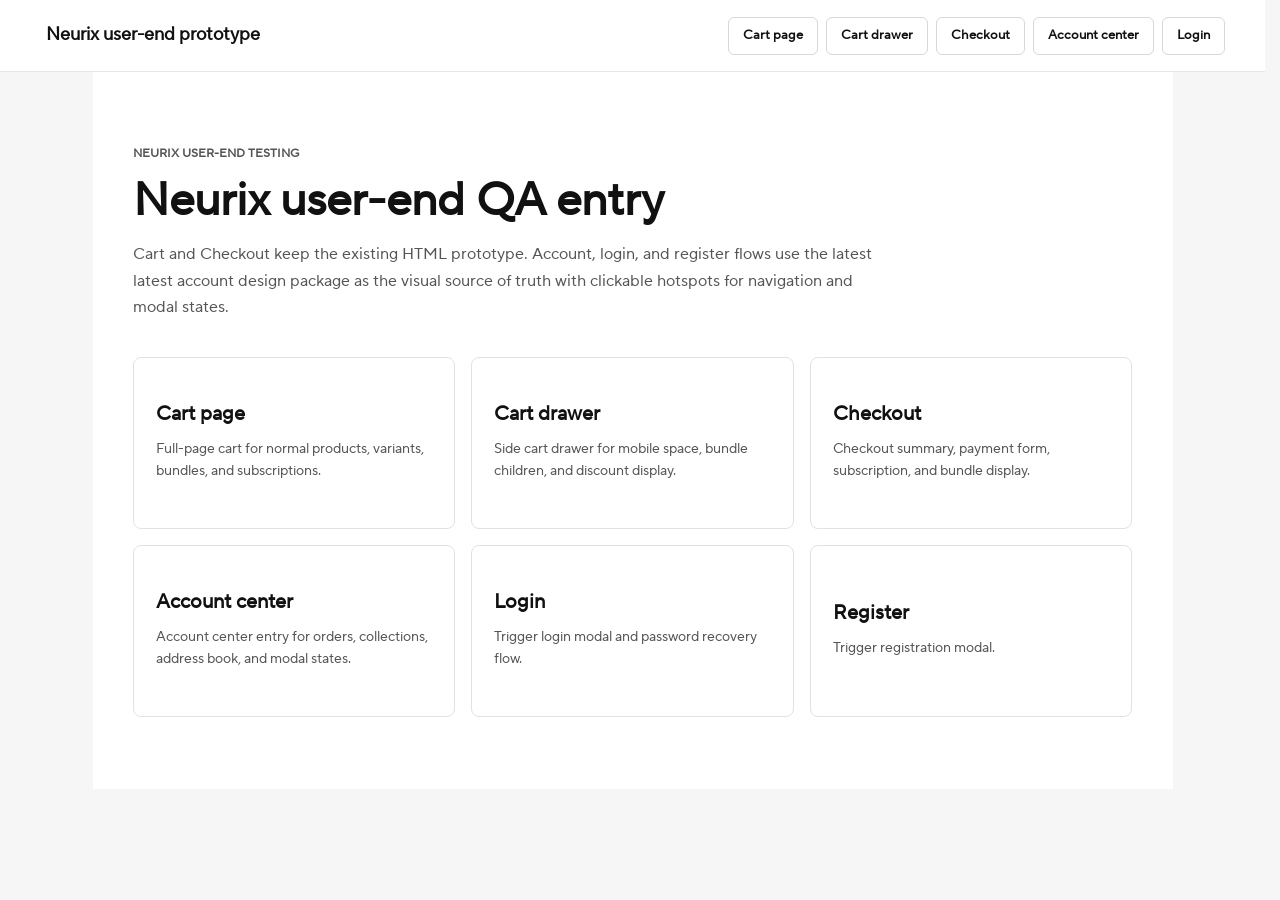
==== commit b4c307a6: "feat(storefront): refine account and cart prototype" ====
--- a/index.html
+++ b/index.html
@@ -40,6 +40,8 @@
     button, input { font: inherit; }
     button { -webkit-tap-highlight-color: transparent; }
     .hidden { display: none !important; }
+    body[data-view="cart-page"] > #nav,
+    body[data-view="cart-drawer"] > #nav,
     body[data-view="account-orders"] > #nav,
     body[data-view="account-address"] > #nav,
     body[data-view="account-collections"] > #nav,
@@ -74,6 +76,9 @@
     .wrap { width: 100%; max-width: 1328px; margin: 0 auto; padding: 0 32px 50px; }
     .crumb { height: 58px; color: #9b9b9b; line-height: 58px; }
     .title { margin: 20px 0 24px; color: #222222; font-size: 32px; line-height: 1.2; text-align: center; }
+    .cart-storefront-page { width: 100%; background: #ffffff; }
+    .cart-storefront-wrap { width: min(1328px, calc(100% - 40px)); margin: 0 auto; padding: 0 0 58px; }
+    .cart-storefront-title { margin: 20px 0 24px; color: #222222; font-size: 32px; line-height: 1.2; text-align: center; }
     .cart-layout { display: grid; grid-template-columns: minmax(0, 1fr) 360px; align-items: start; gap: 24px; }
     .list { display: grid; gap: 16px; }
     .card, .summary { border: 1px solid #efefef; border-radius: 8px; background: #ffffff; padding: 16px; }
@@ -159,6 +164,10 @@
     .drawer-footer { flex: 0 0 auto; border-top: 1px solid #eaeaea; padding: 20px 24px; background: #ffffff; }
     .drawer-footer .summary-row { margin-bottom: 8px; color: #222222; }
     .drawer-footer .total strong { font-size: 22px; }
+    .drawer-actions { display: grid; gap: 10px; margin-top: 16px; }
+    .drawer-actions .primary { width: 100%; }
+    .drawer-view-cart { width: 100%; height: 44px; border: 1px solid #222222; border-radius: 8px; background: #ffffff; color: #222222; cursor: pointer; font-weight: 800; }
+    .drawer-view-cart:hover, .drawer-view-cart:focus-visible { background: #f6f6f6; }
     .drawer .bundle-card { border: 1px solid #efefef; border-radius: 8px; padding: 14px 16px 16px; }
     .drawer .bundle-head { margin-bottom: 12px; }
     .drawer .bundle-children { padding-top: 10px; padding-bottom: 0; }
@@ -175,6 +184,8 @@
     .checkout-left { position: relative; z-index: 1; padding: 40px 20px 48px; background: #ffffff; }
     .checkout-left::before { position: absolute; top: 0; right: 100%; bottom: 0; z-index: -1; width: 100vw; background: #ffffff; content: ""; }
     .checkout-form { max-width: 620px; margin: 0 auto; }
+    .checkout-logo { display: flex; align-items: center; justify-content: center; width: 100%; border: 0; margin: 0 0 20px; padding: 0; background: transparent; color: #171717; cursor: pointer; font: inherit; font-size: 20px; font-weight: 800; line-height: 24px; text-align: center; }
+    .checkout-logo:focus-visible { outline: 2px solid #171717; outline-offset: 5px; }
     .checkout-right { position: relative; z-index: 1; background: #f9fafb; padding: 40px 16px 40px 40px; }
     .checkout-right::after { position: absolute; top: 0; bottom: 0; left: 100%; z-index: -1; width: 100vw; background: #f9fafb; content: ""; }
     .mobile-summary { display: none; align-items: center; justify-content: space-between; width: 100%; min-height: 28px; border: 0; padding: 16px 0 14px; background: #f9fafb; color: #111111; cursor: pointer; font: inherit; font-weight: 800; text-align: left; }
@@ -282,6 +293,7 @@
       .checkout { display: flex; flex-direction: column; width: 100%; max-width: 100%; overflow-x: hidden; }
       .checkout * { min-width: 0; }
       .checkout-left::before, .checkout-right::after { display: none; }
+      .checkout-logo { display: none; }
       .mobile-summary { display: flex; }
       .mobile-summary { border-bottom: 0 !important; box-shadow: none; }
       .checkout.mobile-summary-collapsed .checkout-summary-content { display: none; }
@@ -336,6 +348,8 @@
     }
 
     @media (max-width: 520px) {
+      .cart-storefront-wrap { width: min(100% - 32px, 1328px); padding-bottom: 32px; }
+      .cart-storefront-title { margin: 14px 0 18px; font-size: 26px; }
       .product-card { grid-template-columns: 86px minmax(0, 1fr); }
       .thumb.large { width: 86px; height: 86px; }
       .card { padding: 14px; }
@@ -372,7 +386,7 @@
       .checkout-summary .summary-total strong { font-size: 28px; line-height: 1; }
     }
   </style>
-  <link rel="stylesheet" href="assets/css/account.css?v=20260713q">
+  <link rel="stylesheet" href="assets/css/account.css?v=20260713ab">
 </head>
 <body>
   <nav class="nav" id="nav">
@@ -389,7 +403,7 @@
   <button class="drawer-mask" id="mask" aria-label="Close cart"></button>
   <aside class="drawer" id="drawer" aria-label="Cart drawer"></aside>
 
-  <script src="assets/js/account.js?v=20260713r"></script>
+  <script src="assets/js/account.js?v=20260713ab"></script>
   <script>
     const money = (value) => '$' + Number(value || 0).toFixed(2);
     const tagIcon = '<i class="tag-icon iconfont3 icon3-biaoqian" aria-hidden="true"></i>';
@@ -417,6 +431,7 @@
     ];
     const subtotal = 152.98;
     const total = 142.98;
+    let drawerReturnView = 'cart-page';
 
     function currentView() {
       const view = new URLSearchParams(location.search).get('view') || 'index';
@@ -505,7 +520,10 @@
     }
 
     function cartPage() {
-      return `<section class="page"><div class="wrap"><div class="crumb">Home / Cart</div><h1 class="title">Shopping Cart</h1><div class="cart-layout"><div class="list">${products.map((product) => productCard(product)).join('')}${bundles.map((bundle) => bundleCard(bundle)).join('')}</div>${summary()}</div></div></section>`;
+      const content = `<section class="cart-storefront-page"><div class="cart-storefront-wrap"><nav class="account-storefront-breadcrumb" aria-label="Breadcrumb"><button data-go="index">Home</button><span>›</span><strong>Cart</strong></nav><h1 class="cart-storefront-title">Shopping Cart</h1><div class="cart-layout"><div class="list">${products.map((product) => productCard(product)).join('')}${bundles.map((bundle) => bundleCard(bundle)).join('')}</div>${summary()}</div></div></section>`;
+      return window.AccountPrototype?.renderStorefrontShell
+        ? window.AccountPrototype.renderStorefrontShell(content, 'account-cart-main')
+        : `<section class="page">${content}</section>`;
     }
 
     function entry() {
@@ -521,7 +539,7 @@
     }
 
     function checkout() {
-      return `<section class="checkout mobile-summary-collapsed"><div class="checkout-left"><div class="checkout-form"><div class="express-title">Express checkout</div><div class="wallet"><button class="wallet-main">PayPal</button><div class="wallet-row"><button>Apple Pay</button><button>Google Pay</button></div></div><div class="or">OR</div><div class="section"><div class="section-head"><h3>Contact</h3><a>Sign in</a></div><div class="field">Email</div></div><div class="section"><h3>Delivery</h3><div class="country-field"><label class="field-label">Country/Region</label><div class="flag-wrap">${usFlag()}</div><div class="field country-select"><span>United States</span><i class="select-arrow"></i></div></div><div class="row2"><div class="field">First name</div><div class="field">Last name</div></div><div class="field">Address</div><div class="field">Apt, suite, unit,etc (optional)</div><div class="row3"><div class="field">State/province</div><div class="field">City</div><div class="field">ZIP code</div></div><div class="phone-field"><div class="phone-prefix">+1</div><div class="field phone-input">Phone number</div></div></div><div class="section"><h3>Shipping method</h3><div class="ship"><div class="ship-rate active"><span class="dot"></span><span><b>standard</b><br>Standard Shipping</span><b>Free</b></div><div class="ship-rate"><span class="dot"></span><span><b>express</b><br>Express Shipping</span><b>$8.90</b></div></div></div><div class="section"><h3>Payment</h3><div class="pay-card"><div class="pay-head"><span class="dot"></span><span>Card</span>${paymentIcons('card-icons')}</div><div class="card-form"><div class="card-number-field"><input aria-label="Card number" placeholder="Card number">${detectedCardIcon}</div><div class="row2"><input class="card-input" aria-label="Expiry date" placeholder="MM / YY"><input class="card-input" aria-label="Security code" placeholder="CVC"></div></div></div><button class="pay-now">PAY NOW</button><div class="pay-tip">By continuing, you agree to our <a>Terms of Service</a> and <a>Privacy Policy</a></div></div></div></div><aside class="checkout-right"><button class="mobile-summary" type="button" aria-expanded="false" onclick="toggleMobileSummary(this)"><span class="mobile-summary-title">Order summary <i class="summary-chevron"></i></span><strong class="mobile-summary-price">${money(total)}</strong></button><div class="checkout-summary-content"><div>${checkoutItems()}</div><div class="discount-row"><div class="field">Discount code</div><button class="field">Apply</button></div><div class="checkout-summary"><div class="summary-row"><span>Subtotal (8 Items)</span><strong>${money(subtotal)}</strong></div><div class="summary-row"><span>Order Discount</span></div><div class="checkout-discount-code"><div class="discount-tag">${tagIcon}<span>WELCOME10</span></div><strong>-$10.00</strong></div><div class="summary-row"><span>Shipping</span><strong>FREE</strong></div><div class="summary-row summary-total"><span>Total</span><strong>${money(total)}</strong></div><div class="summary-savings">${tagIcon}<span>TOTAL SAVINGS $40.93</span></div></div></div></aside></section>`;
+      return `<section class="checkout mobile-summary-collapsed"><div class="checkout-left"><div class="checkout-form"><button class="checkout-logo" type="button" data-go="index" aria-label="Back to home">BESTVOY</button><div class="express-title">Express checkout</div><div class="wallet"><button class="wallet-main">PayPal</button><div class="wallet-row"><button>Apple Pay</button><button>Google Pay</button></div></div><div class="or">OR</div><div class="section"><div class="section-head"><h3>Contact</h3><a>Sign in</a></div><div class="field">Email</div></div><div class="section"><h3>Delivery</h3><div class="country-field"><label class="field-label">Country/Region</label><div class="flag-wrap">${usFlag()}</div><div class="field country-select"><span>United States</span><i class="select-arrow"></i></div></div><div class="row2"><div class="field">First name</div><div class="field">Last name</div></div><div class="field">Address</div><div class="field">Apt, suite, unit,etc (optional)</div><div class="row3"><div class="field">State/province</div><div class="field">City</div><div class="field">ZIP code</div></div><div class="phone-field"><div class="phone-prefix">+1</div><div class="field phone-input">Phone number</div></div></div><div class="section"><h3>Shipping method</h3><div class="ship"><div class="ship-rate active"><span class="dot"></span><span><b>standard</b><br>Standard Shipping</span><b>Free</b></div><div class="ship-rate"><span class="dot"></span><span><b>express</b><br>Express Shipping</span><b>$8.90</b></div></div></div><div class="section"><h3>Payment</h3><div class="pay-card"><div class="pay-head"><span class="dot"></span><span>Card</span>${paymentIcons('card-icons')}</div><div class="card-form"><div class="card-number-field"><input aria-label="Card number" placeholder="Card number">${detectedCardIcon}</div><div class="row2"><input class="card-input" aria-label="Expiry date" placeholder="MM / YY"><input class="card-input" aria-label="Security code" placeholder="CVC"></div></div></div><button class="pay-now">PAY NOW</button><div class="pay-tip">By continuing, you agree to our <a>Terms of Service</a> and <a>Privacy Policy</a></div></div></div></div><aside class="checkout-right"><button class="mobile-summary" type="button" aria-expanded="false" onclick="toggleMobileSummary(this)"><span class="mobile-summary-title">Order summary <i class="summary-chevron"></i></span><strong class="mobile-summary-price">${money(total)}</strong></button><div class="checkout-summary-content"><div>${checkoutItems()}</div><div class="discount-row"><div class="field">Discount code</div><button class="field">Apply</button></div><div class="checkout-summary"><div class="summary-row"><span>Subtotal (8 Items)</span><strong>${money(subtotal)}</strong></div><div class="summary-row"><span>Order Discount</span></div><div class="checkout-discount-code"><div class="discount-tag">${tagIcon}<span>WELCOME10</span></div><strong>-$10.00</strong></div><div class="summary-row"><span>Shipping</span><strong>FREE</strong></div><div class="summary-row summary-total"><span>Total</span><strong>${money(total)}</strong></div><div class="summary-savings">${tagIcon}<span>TOTAL SAVINGS $40.93</span></div></div></div></aside></section>`;
     }
 
     function toggleMobileSummary(button) {
@@ -532,31 +550,52 @@
     }
 
     function drawer() {
-      document.getElementById('drawer').innerHTML = `<div class="drawer-head"><h2>Cart</h2><button class="close" onclick="closeDrawer()" aria-label="Close cart"></button></div><div class="drawer-body"><div class="drawer-list">${products.map((product) => productCard(product, true)).join('')}${bundles.map((bundle) => bundleCard(bundle, true)).join('')}</div></div><div class="drawer-footer"><div class="summary-row"><span>Subtotal (8 Items)</span><strong>${money(subtotal)}</strong></div><div class="summary-row"><span>Order Discount</span></div><div class="checkout-discount-code"><div class="discount-tag">${tagIcon}<span>WELCOME10</span></div><strong>-$10.00</strong></div><div class="summary-row total"><span>Total</span><strong>${money(total)}</strong></div><button class="primary" style="width:100%; margin-top:16px" onclick="setView('checkout')">CHECK OUT</button></div>`;
-    }
-
-    function closeDrawer() {
+      document.getElementById('drawer').innerHTML = `<div class="drawer-head"><h2>Cart</h2><button class="close" data-cart-action="close-drawer" aria-label="Close cart"></button></div><div class="drawer-body"><div class="drawer-list">${products.map((product) => productCard(product, true)).join('')}${bundles.map((bundle) => bundleCard(bundle, true)).join('')}</div></div><div class="drawer-footer"><div class="summary-row"><span>Subtotal (8 Items)</span><strong>${money(subtotal)}</strong></div><div class="summary-row"><span>Order Discount</span></div><div class="checkout-discount-code"><div class="discount-tag">${tagIcon}<span>WELCOME10</span></div><strong>-$10.00</strong></div><div class="summary-row total"><span>Total</span><strong>${money(total)}</strong></div><div class="drawer-actions"><button class="primary" data-cart-action="checkout">CHECK OUT</button><button class="drawer-view-cart" data-cart-action="view-cart">VIEW CART</button></div></div>`;
+    }
+
+    function hideDrawer() {
       document.getElementById('mask').classList.remove('show');
       document.getElementById('drawer').classList.remove('show');
     }
 
+    function openDrawer() {
+      const view = currentView();
+      if (view !== 'cart-drawer') drawerReturnView = view || 'cart-page';
+      setView('cart-drawer');
+    }
+
+    function closeDrawer() {
+      setView(drawerReturnView && drawerReturnView !== 'cart-drawer' ? drawerReturnView : 'cart-page');
+    }
+
     function render() {
       const view = currentView();
+      const pageView = view === 'cart-drawer' ? drawerReturnView : view;
       document.body.dataset.view = view;
-      document.getElementById('nav').classList.toggle('hidden', view === 'checkout' || view === 'account-orders' || view === 'account-address' || view === 'account-collections' || view === 'order-detail' || view === 'login' || view === 'register' || view === 'reset-password' || view === 'account-password' || view === 'account-signout' || view === 'account-address-add' || view === 'account-address-delete' || view === 'order-cancel' || view === 'order-review-modal');
+      document.getElementById('nav').classList.toggle('hidden', view === 'cart-page' || view === 'cart-drawer' || view === 'checkout' || view === 'account-orders' || view === 'account-address' || view === 'account-collections' || view === 'order-detail' || view === 'login' || view === 'register' || view === 'reset-password' || view === 'account-password' || view === 'account-signout' || view === 'account-address-add' || view === 'account-address-delete' || view === 'order-cancel' || view === 'order-review-modal');
       document.querySelectorAll('#nav [data-go]').forEach((button) => button.classList.toggle('active', button.dataset.go === view || (view === 'order-detail' && button.dataset.go === 'account-orders')));
-      const accountHtml = window.AccountPrototype ? window.AccountPrototype.renderView(view) : null;
-      document.getElementById('app').innerHTML = accountHtml || (view === 'cart-page' ? cartPage() : view === 'checkout' ? checkout() : entry());
+      const accountHtml = window.AccountPrototype ? window.AccountPrototype.renderView(pageView) : null;
+      document.getElementById('app').innerHTML = accountHtml || (pageView === 'cart-page' ? cartPage() : pageView === 'checkout' ? checkout() : entry());
       drawer();
       if (view === 'cart-drawer') {
         document.getElementById('mask').classList.add('show');
         document.getElementById('drawer').classList.add('show');
       } else {
-        closeDrawer();
+        hideDrawer();
       }
     }
 
     document.addEventListener('click', (event) => {
+      const cartAction = event.target.closest('[data-cart-action]');
+      if (cartAction) {
+        event.preventDefault();
+        const action = cartAction.dataset.cartAction;
+        if (action === 'open-drawer') openDrawer();
+        if (action === 'close-drawer') closeDrawer();
+        if (action === 'checkout') setView('checkout');
+        if (action === 'view-cart') setView('cart-page');
+        return;
+      }
       const go = event.target.closest('[data-go]');
       if (go) setView(go.dataset.go);
       if (event.target.id === 'mask') closeDrawer();
--- a/assets/css/account.css
+++ b/assets/css/account.css
@@ -56,6 +56,10 @@
 body[data-view="order-cancel"],
 body[data-view="order-review-modal"] {
   background: #ffffff;
+}
+
+html {
+  scrollbar-gutter: stable;
 }
 
 .account-design-root,
@@ -1790,6 +1794,9 @@
 
 .account-storefront-root {
   min-height: 100vh;
+  min-height: 100dvh;
+  display: flex;
+  flex-direction: column;
   background: #ffffff;
   color: #222222;
   font-family: "TT Norms Pro", Inter, -apple-system, BlinkMacSystemFont, "Segoe UI", Arial, sans-serif;
@@ -1949,9 +1956,15 @@
 
 .account-storefront-main,
 .account-detail-main {
+  flex: 1 0 auto;
   width: min(1328px, calc(100% - 40px));
   margin: 0 auto;
   padding: 10px 0 58px;
+}
+
+.account-cart-main {
+  width: 100%;
+  padding: 0;
 }
 
 .account-storefront-breadcrumb {
@@ -1979,6 +1992,7 @@
   align-items: flex-start;
   gap: 40px;
   margin-top: 24px;
+  min-width: 0;
 }
 
 .account-storefront-sidebar {
@@ -2100,8 +2114,9 @@
 .account-storefront-signout .account-side-symbol { display: inline-block; width: auto; height: auto; flex: 0 0 auto; margin-right: 5px; font-size: 16px; line-height: 30px; }
 
 .account-storefront-content {
+  width: 0;
   min-width: 0;
-  flex: 1 1 auto;
+  flex: 1 1 0;
 }
 
 .account-live-orders-section {
@@ -2109,7 +2124,7 @@
 }
 
 .account-view-section { min-width: 0; }
-.account-view-title { margin: 2px 0 16px; color: #222222; font-size: 20px; font-weight: 700; line-height: 1.2; }
+.account-view-title { margin: 0 0 16px; color: #222222; font-size: 20px; font-weight: 700; line-height: 1.2; }
 .account-account-empty { display: grid; min-height: 220px; place-content: center; gap: 8px; border: 1px solid #eaeaea; border-radius: 8px; color: #777777; text-align: center; }
 .account-account-empty strong { color: #222222; font-size: 16px; }
 
@@ -2152,6 +2167,19 @@
 .account-address-form input:not([type="checkbox"]):focus { border-color: #222222; }
 .account-address-form .account-address-form-wide { grid-column: 1 / -1; }
 .account-address-form .account-address-default-field { display: inline-flex; align-items: center; grid-column: 1 / -1; gap: 8px; margin-top: 2px; color: #333333; font-weight: 500; }
+
+.account-password-dialog { width: min(100%, 460px); }
+.account-signout-dialog { width: min(100%, 420px); }
+.account-password-form { display: grid; gap: 16px; margin-top: 24px; }
+.account-password-form label { display: grid; gap: 7px; color: #333333; font-size: 13px; font-weight: 600; }
+.account-password-form input { width: 100%; min-width: 0; height: 42px; border: 1px solid #d9d9d9; border-radius: 4px; padding: 0 12px; background: #ffffff; color: #222222; font: inherit; font-size: 14px; outline: 0; }
+.account-password-form input:focus { border-color: #222222; }
+.account-password-dialog .account-dialog-actions,
+.account-signout-dialog .account-dialog-actions { display: flex; align-items: center; flex-wrap: nowrap; justify-content: flex-end; gap: 12px; }
+.account-password-dialog .account-button,
+.account-signout-dialog .account-button { display: inline-flex; width: 132px; min-width: 0; height: 42px; flex: 0 0 132px; align-items: center; justify-content: center; margin: 0; border: 1px solid #d4d4d4; border-radius: 4px; padding: 0 12px; background: #ffffff; color: #222222; font: inherit; font-size: 14px; cursor: pointer; }
+.account-password-dialog .account-button.primary,
+.account-signout-dialog .account-button.primary { border-color: #222222; background: #222222; color: #ffffff; }
 .account-address-default-field input { width: 15px; height: 15px; margin: 0; accent-color: #222222; }
 
 
@@ -2688,6 +2716,7 @@
 .account-detail-actions { display: flex; justify-content: flex-end; flex-wrap: wrap; gap: 12px; padding: 18px 0 0; }
 
 .account-storefront-footer {
+  flex: 0 0 auto;
   border-top: 1px solid #f0f0f0;
   background: #f8f9fb;
 }
